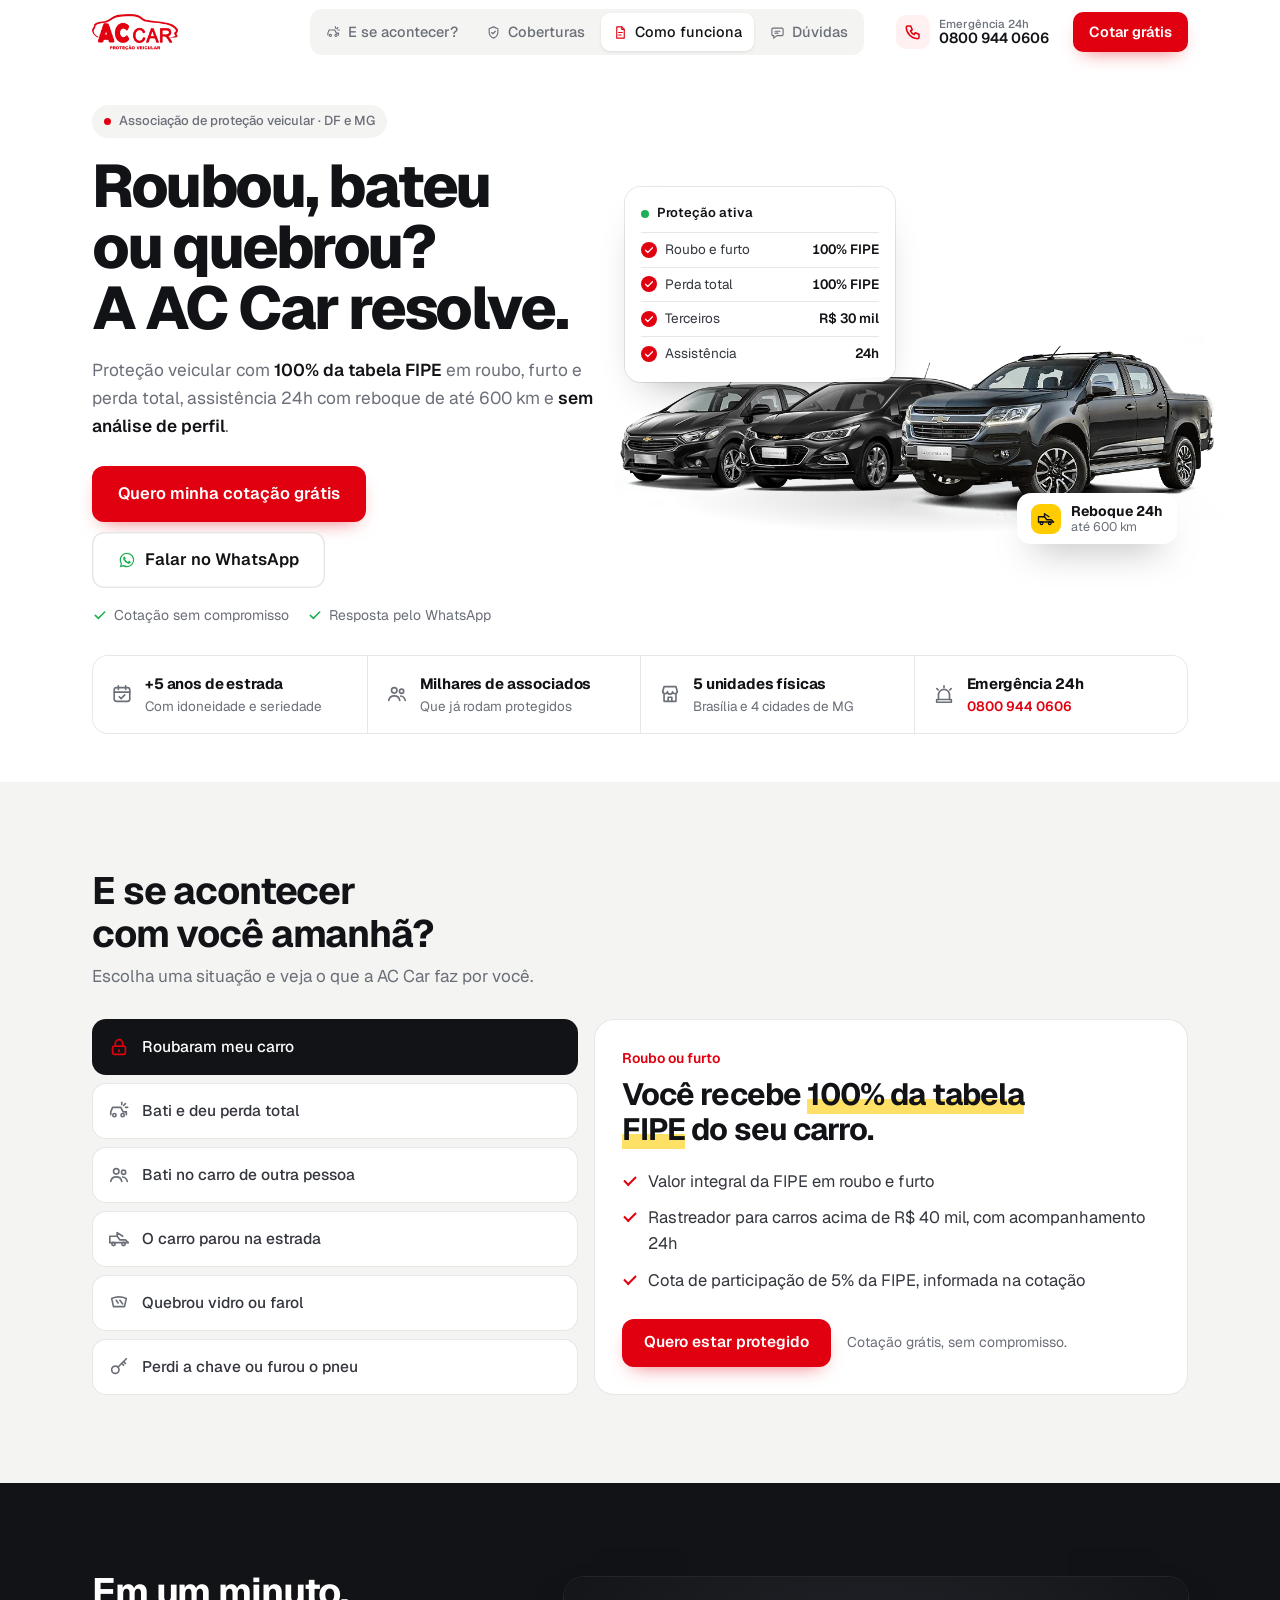
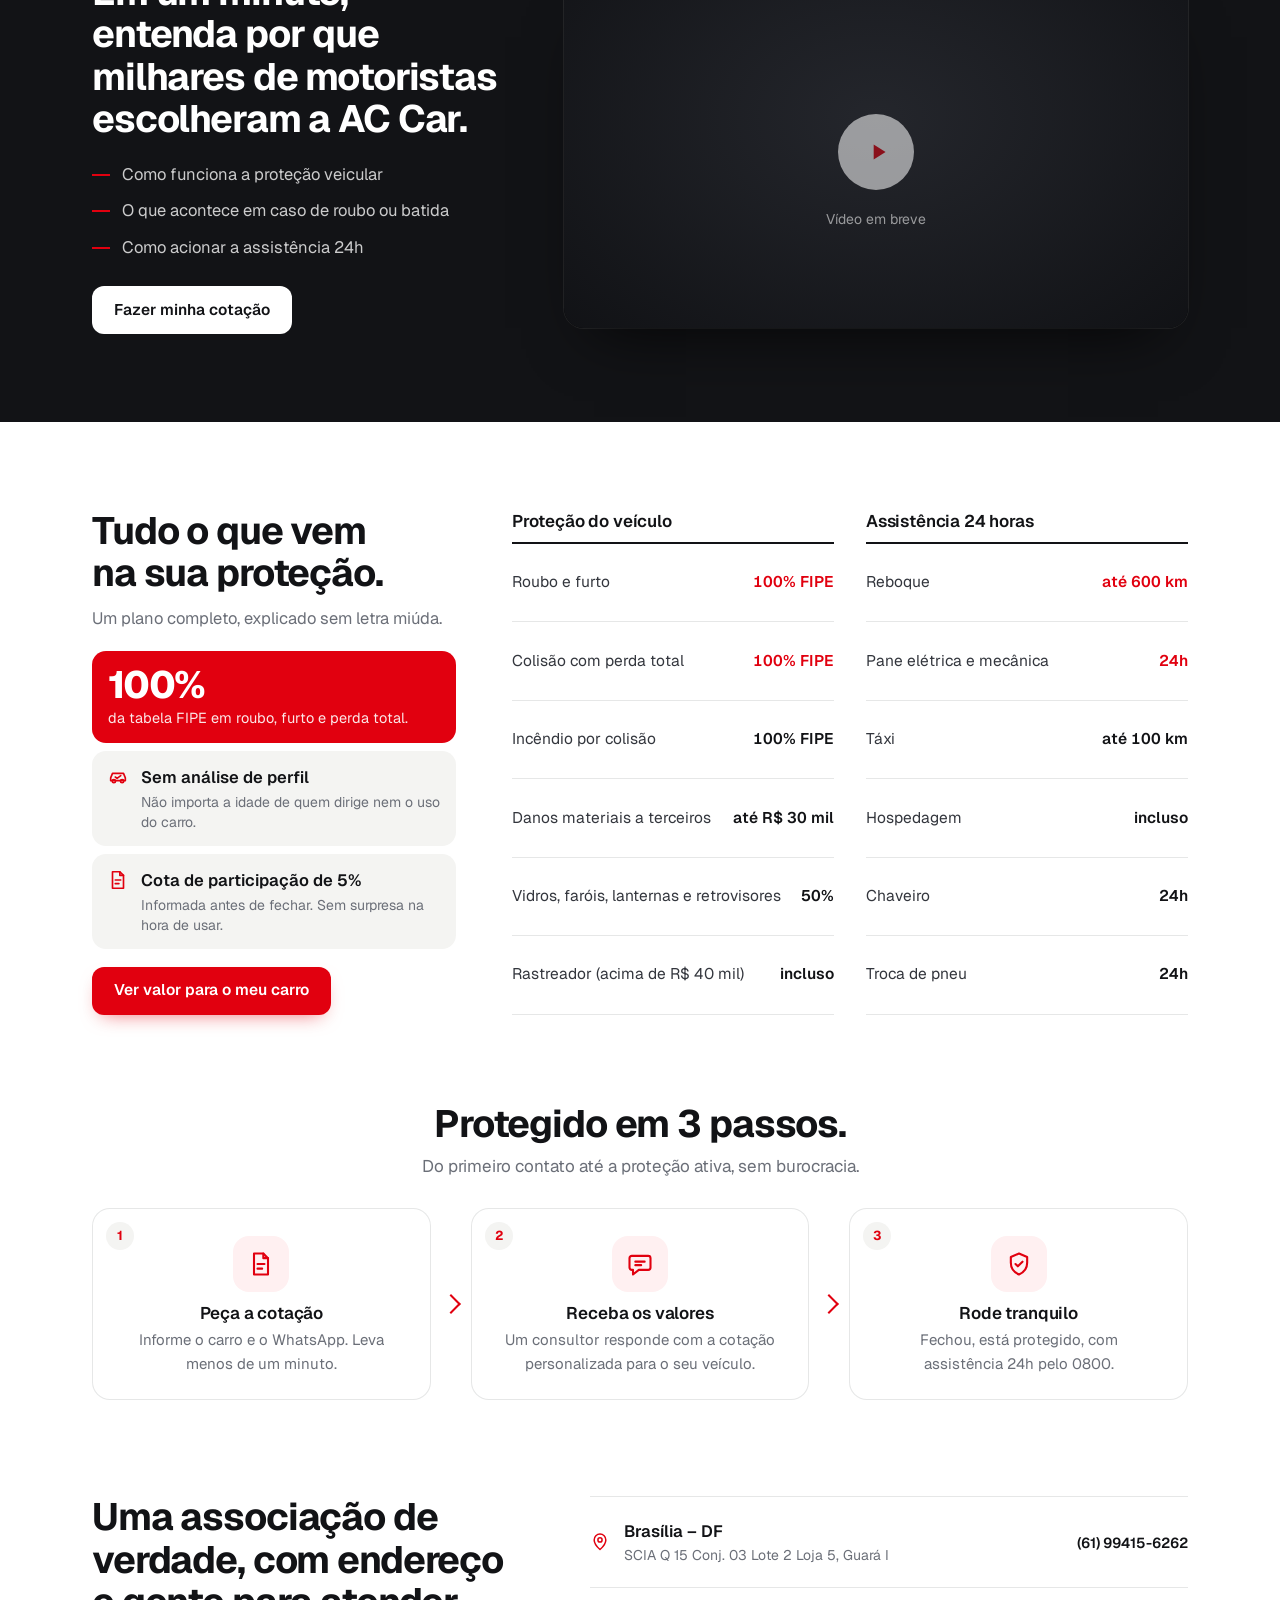
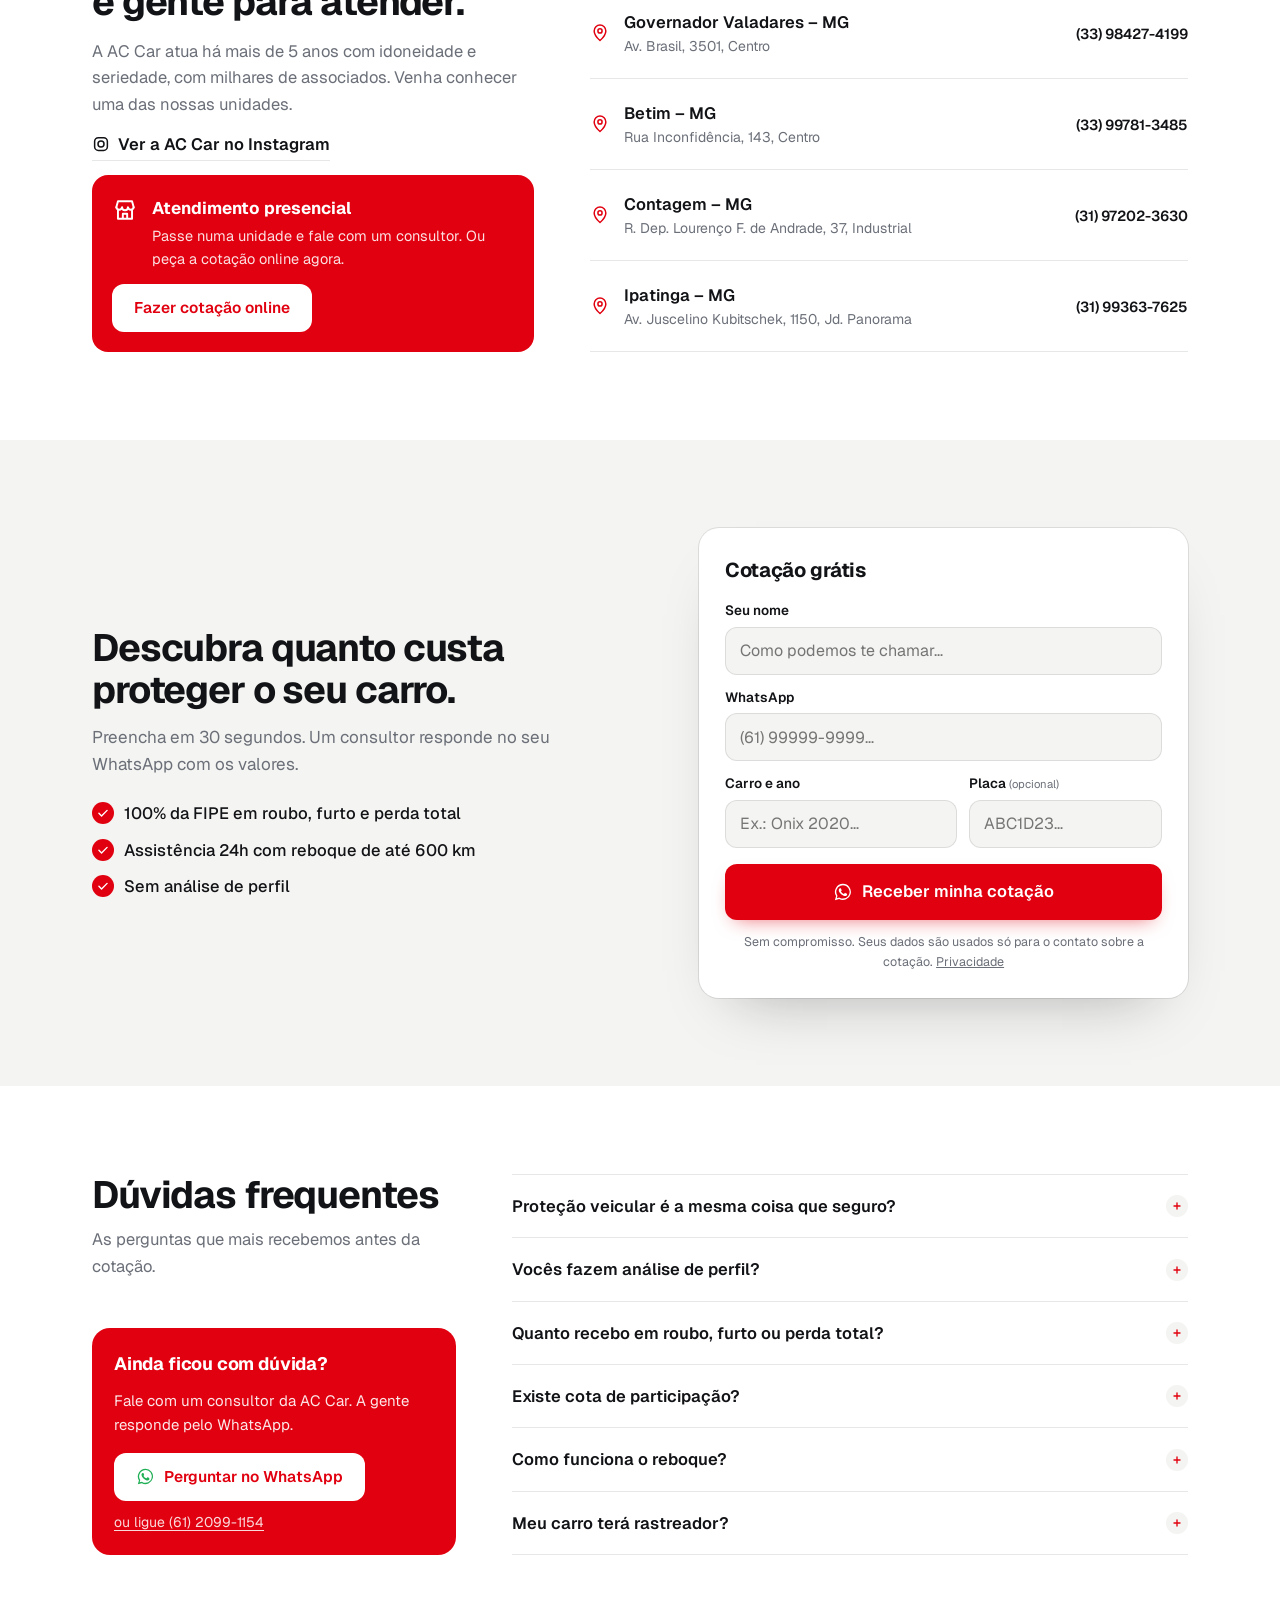
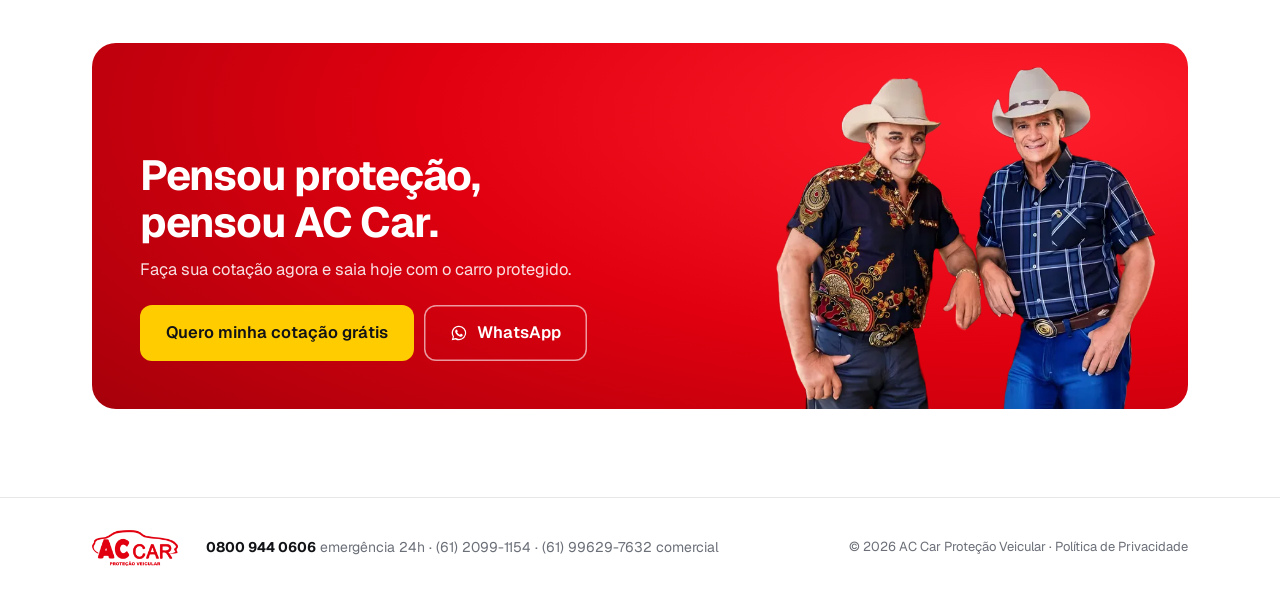
==== index.html @ fd7186b0 "Align units and FAQ columns, brand-colored help card Co-Authored-By: Claude Opus 5.5 <noreply@anthro" ====
<!DOCTYPE html>
<html lang="pt-BR">
<head>
<meta charset="UTF-8">
<meta name="viewport" content="width=device-width, initial-scale=1.0, viewport-fit=cover">
<title>AC Car Proteção Veicular — 100% da FIPE, sem análise de perfil</title>
<meta name="description" content="Proteção veicular com 100% da FIPE em roubo, furto e perda total, assistência 24h com reboque de até 600 km e sem análise de perfil. Cotação grátis pelo WhatsApp.">
<meta name="theme-color" content="#FFFFFF">
<meta property="og:title" content="AC Car Proteção Veicular">
<meta property="og:description" content="Roubou, bateu, quebrou? A AC Car resolve. 100% da FIPE, assistência 24h e sem análise de perfil.">
<meta property="og:type" content="website">
<meta property="og:image" content="assets/carros.webp">
<link rel="icon" href="assets/icone.png">
<link rel="preconnect" href="https://fonts.googleapis.com">
<link rel="preconnect" href="https://fonts.gstatic.com" crossorigin>
<link rel="stylesheet" href="https://fonts.googleapis.com/css2?family=Geist:wght@400;500;600;700;800&display=swap">
<link rel="stylesheet" href="style.css?v=7">
</head>
<body>

<svg width="0" height="0" style="position:absolute" aria-hidden="true">
  <defs>
    <symbol id="i-wa" viewBox="0 0 24 24"><path fill="currentColor" d="M12 2.2a9.7 9.7 0 0 0-8.3 14.7L2.3 21.8l5-1.3A9.7 9.7 0 1 0 12 2.2Zm0 17.7a8 8 0 0 1-4.1-1.1l-.3-.2-3 .8.8-2.9-.2-.3A8 8 0 1 1 12 19.9Zm4.4-6c-.2-.1-1.4-.7-1.7-.8-.2-.1-.4-.1-.5.1l-.8 1c-.1.2-.3.2-.5.1a6.6 6.6 0 0 1-3.3-2.9c-.2-.4.2-.4.7-1.3.1-.2 0-.3 0-.4l-.8-1.8c-.2-.5-.4-.4-.5-.4h-.5a.9.9 0 0 0-.7.3 2.8 2.8 0 0 0-.9 2.1 4.9 4.9 0 0 0 1 2.6 11.2 11.2 0 0 0 4.3 3.8c1.6.7 2.2.7 3 .6.5-.1 1.4-.6 1.6-1.2.2-.6.2-1.1.1-1.2l-.5-.4Z"/></symbol>
    <symbol id="i-check" viewBox="0 0 24 24"><path fill="none" stroke="currentColor" stroke-width="2.4" stroke-linecap="round" stroke-linejoin="round" d="m5 12.5 4.5 4.5L19 7.5"/></symbol>
    <symbol id="i-play" viewBox="0 0 24 24"><path fill="currentColor" d="M8 5v14l11-7Z"/></symbol>
    <symbol id="i-phone" viewBox="0 0 24 24"><path fill="none" stroke="currentColor" stroke-width="2" stroke-linecap="round" stroke-linejoin="round" d="M5 4h4l2 5-2.5 1.5a11 11 0 0 0 5 5L15 13l5 2v4a2 2 0 0 1-2 2A16 16 0 0 1 3 6a2 2 0 0 1 2-2"/></symbol>
    <symbol id="i-shield" viewBox="0 0 24 24"><g fill="none" stroke="currentColor" stroke-width="1.8" stroke-linecap="round" stroke-linejoin="round"><path d="M12 3 5 6v5c0 4.5 3 8.3 7 10 4-1.7 7-5.5 7-10V6Z"/><path d="m9 12 2 2 4-4"/></g></symbol>
    <symbol id="i-pin" viewBox="0 0 24 24"><g fill="none" stroke="currentColor" stroke-width="1.8" stroke-linecap="round" stroke-linejoin="round"><path d="M12 21s-7-6.2-7-11.5a7 7 0 0 1 14 0C19 14.8 12 21 12 21Z"/><circle cx="12" cy="9.5" r="2.5"/></g></symbol>
    <symbol id="i-ig" viewBox="0 0 24 24"><g fill="none" stroke="currentColor" stroke-width="2"><rect x="3.5" y="3.5" width="17" height="17" rx="5"/><circle cx="12" cy="12" r="4"/></g></symbol>
    <symbol id="i-cal" viewBox="0 0 24 24"><g fill="none" stroke="currentColor" stroke-width="1.8" stroke-linecap="round" stroke-linejoin="round"><rect x="3.5" y="5" width="17" height="15" rx="2.5"/><path d="M3.5 10h17M8 3v4M16 3v4"/><path d="m9 15 2 2 4-4"/></g></symbol>
    <symbol id="i-users" viewBox="0 0 24 24"><g fill="none" stroke="currentColor" stroke-width="1.8" stroke-linecap="round" stroke-linejoin="round"><circle cx="9" cy="8" r="3"/><path d="M3 19c.5-3 3-5 6-5s5.5 2 6 5"/><circle cx="17" cy="9" r="2.3"/><path d="M16 14.2c2.4.2 4.3 1.9 5 4.8"/></g></symbol>
    <symbol id="i-store" viewBox="0 0 24 24"><g fill="none" stroke="currentColor" stroke-width="1.8" stroke-linecap="round" stroke-linejoin="round"><path d="M4 9.5 5.5 4h13L20 9.5"/><path d="M4 9.5a2.7 2.7 0 0 0 5.3 0 2.7 2.7 0 0 0 5.4 0 2.7 2.7 0 0 0 5.3 0"/><path d="M5.5 12.5V20h13v-7.5M10 20v-4.5h4V20"/></g></symbol>
    <symbol id="i-siren" viewBox="0 0 24 24"><g fill="none" stroke="currentColor" stroke-width="1.8" stroke-linecap="round" stroke-linejoin="round"><path d="M6 18v-5a6 6 0 0 1 12 0v5"/><path d="M4 18h16v3H4z"/><path d="M12 3v2M4.2 6.2l1.4 1.4M19.8 6.2l-1.4 1.4"/></g></symbol>
    <symbol id="i-doc" viewBox="0 0 24 24"><g fill="none" stroke="currentColor" stroke-width="1.8" stroke-linecap="round" stroke-linejoin="round"><path d="M6 3h8l4 4v14H6z"/><path d="M14 3v4h4M9 12h6M9 16h4"/></g></symbol>
    <symbol id="i-chat" viewBox="0 0 24 24"><g fill="none" stroke="currentColor" stroke-width="1.8" stroke-linecap="round" stroke-linejoin="round"><path d="M5 5h14a2 2 0 0 1 2 2v8a2 2 0 0 1-2 2h-8l-5 4v-4H5a2 2 0 0 1-2-2V7a2 2 0 0 1 2-2Z"/><path d="M8 10h8M8 13h5"/></g></symbol>
    <symbol id="i-car" viewBox="0 0 24 24"><g fill="none" stroke="currentColor" stroke-width="1.8" stroke-linecap="round" stroke-linejoin="round"><path d="M4 16v-3l2-5h12l2 5v3Z"/><circle cx="7.5" cy="16.5" r="1.8"/><circle cx="16.5" cy="16.5" r="1.8"/><path d="m9 12 2 1.5 4-3"/></g></symbol>
    <symbol id="s-theft" viewBox="0 0 24 24"><g fill="none" stroke="currentColor" stroke-width="1.8" stroke-linecap="round" stroke-linejoin="round"><rect x="5" y="11" width="14" height="9" rx="2"/><path d="M8 11V8a4 4 0 0 1 8 0v3"/><path d="M12 15v2"/></g></symbol>
    <symbol id="s-crash" viewBox="0 0 24 24"><g fill="none" stroke="currentColor" stroke-width="1.8" stroke-linecap="round" stroke-linejoin="round"><path d="M3 16v-3l2-5h9l2.5 5H20v3"/><circle cx="7" cy="16.5" r="1.8"/><circle cx="16" cy="16.5" r="1.8"/><path d="M19 4l-2 2M21.5 8H19M15 2.5V5"/></g></symbol>
    <symbol id="s-third" viewBox="0 0 24 24"><g fill="none" stroke="currentColor" stroke-width="1.8" stroke-linecap="round" stroke-linejoin="round"><circle cx="9" cy="8" r="3"/><path d="M3 19c.5-3 3-5 6-5s5.5 2 6 5"/><circle cx="17" cy="9" r="2.3"/><path d="M16 14.2c2.4.2 4.3 1.9 5 4.8"/></g></symbol>
    <symbol id="s-tow" viewBox="0 0 24 24"><g fill="none" stroke="currentColor" stroke-width="1.8" stroke-linecap="round" stroke-linejoin="round"><path d="M2 16V9h8l3 4h6l3 3"/><path d="M2 16h20"/><circle cx="6" cy="17.5" r="1.8"/><circle cx="17" cy="17.5" r="1.8"/><path d="M10 9V5l6 4"/></g></symbol>
    <symbol id="s-glass" viewBox="0 0 24 24"><g fill="none" stroke="currentColor" stroke-width="1.8" stroke-linecap="round" stroke-linejoin="round"><path d="M4 7c5-2 11-2 16 0l-2 9H6Z"/><path d="m9 9 2 3M13 9l3 4"/></g></symbol>
    <symbol id="s-key" viewBox="0 0 24 24"><g fill="none" stroke="currentColor" stroke-width="1.8" stroke-linecap="round" stroke-linejoin="round"><circle cx="8" cy="15" r="4"/><path d="m11 12 9-9M17 6l2 2M15 8l2 2"/></g></symbol>
  </defs>
</svg>

<a class="skip" href="#conteudo">Pular para o conteúdo</a>

<header class="topbar">
  <div class="wrap topbar-in">
    <a href="#" class="logo" translate="no" aria-label="AC Car Proteção Veicular, início"><span class="logo-mark"></span></a>
    <nav class="nav" aria-label="Seções">
      <a href="#simulador"><svg class="ic"><use href="#s-crash"/></svg>E se acontecer?</a>
      <a href="#coberturas"><svg class="ic"><use href="#i-shield"/></svg>Coberturas</a>
      <a href="#como-funciona"><svg class="ic"><use href="#i-doc"/></svg>Como funciona</a>
      <a href="#duvidas"><svg class="ic"><use href="#i-chat"/></svg>Dúvidas</a>
    </nav>
    <a class="top-call" href="tel:08009440606" aria-label="Emergência 24 horas: 0800 944 0606"><svg class="ic"><use href="#i-phone"/></svg><span><small>Emergência 24h</small>0800 944 0606</span></a>
    <a class="btn btn-red btn-sm" href="#cotacao" data-track="accar_cta_click" data-location="header">Cotar grátis</a>
  </div>
</header>

<main id="conteudo">

  <!-- 1. HERO -->
  <section class="hero">
    <div class="wrap hero-grid">
      <div class="hero-copy">
        <p class="hero-pill"><span class="dot" aria-hidden="true"></span>Associação de proteção veicular · DF e MG</p>
        <h1>Roubou, bateu ou quebrou? <span>A AC&nbsp;Car resolve.</span></h1>
        <p class="lead">Proteção veicular com <strong>100% da tabela FIPE</strong> em roubo, furto e perda total, assistência 24h com reboque de até 600&nbsp;km e <strong>sem análise de perfil</strong>.</p>
        <div class="cta-row">
          <a class="btn btn-red btn-lg" href="#cotacao" data-track="accar_cta_click" data-location="hero">Quero minha cotação grátis</a>
          <a class="btn btn-ghost btn-lg" href="https://wa.me/5561996297632?text=Ol%C3%A1!%20Vim%20pelo%20site%20e%20quero%20uma%20cota%C3%A7%C3%A3o%20de%20prote%C3%A7%C3%A3o%20veicular." target="_blank" rel="noopener" data-track="accar_whatsapp_click" data-location="hero"><svg class="ic ic-wa"><use href="#i-wa"/></svg> Falar no WhatsApp</a>
        </div>
        <ul class="micro">
          <li><svg class="ic"><use href="#i-check"/></svg>Cotação sem compromisso</li>
          <li><svg class="ic"><use href="#i-check"/></svg>Resposta pelo WhatsApp</li>
        </ul>
      </div>

      <div class="hero-visual">
        <span class="floor" aria-hidden="true"></span>
        <img class="hero-cars" src="assets/carros.webp" alt="Carros e picape protegidos pela AC Car" width="1052" height="317" fetchpriority="high" decoding="async">
        <div class="status" aria-label="Exemplo de proteção ativa">
          <p class="status-head"><span class="pulse" aria-hidden="true"></span>Proteção ativa</p>
          <ul>
            <li><svg class="ic"><use href="#i-check"/></svg>Roubo e furto <b>100% FIPE</b></li>
            <li><svg class="ic"><use href="#i-check"/></svg>Perda total <b>100% FIPE</b></li>
            <li><svg class="ic"><use href="#i-check"/></svg>Terceiros <b>R$ 30 mil</b></li>
            <li><svg class="ic"><use href="#i-check"/></svg>Assistência <b>24h</b></li>
          </ul>
        </div>
        <p class="badge-24" aria-hidden="true"><svg class="ic"><use href="#s-tow"/></svg><span><b>Reboque 24h</b>até 600 km</span></p>
      </div>
    </div>

    <div class="wrap">
      <ul class="trust" aria-label="Por que confiar na AC Car">
        <li><span class="trust-ic"><svg class="ic"><use href="#i-cal"/></svg></span><div><b>+5 anos de estrada</b><span>Com idoneidade e seriedade</span></div></li>
        <li><span class="trust-ic"><svg class="ic"><use href="#i-users"/></svg></span><div><b>Milhares de associados</b><span>Que já rodam protegidos</span></div></li>
        <li><span class="trust-ic"><svg class="ic"><use href="#i-store"/></svg></span><div><b>5 unidades físicas</b><span>Brasília e 4 cidades de MG</span></div></li>
        <li><span class="trust-ic"><svg class="ic"><use href="#i-siren"/></svg></span><div><b>Emergência 24h</b><a href="tel:08009440606">0800 944 0606</a></div></li>
      </ul>
    </div>
  </section>

  <!-- 2. SIMULADOR: E SE ACONTECER COM VOCÊ? -->
  <section class="sim" id="simulador">
    <div class="wrap">
      <div class="sec-head">
        <h2>E se acontecer com você amanhã?</h2>
        <p>Escolha uma situação e veja o que a AC Car faz por você.</p>
      </div>

      <div class="sim-box">
        <div class="sim-tabs" role="tablist" aria-label="Situações">
          <button role="tab" id="t-roubo" aria-controls="p-roubo" aria-selected="true"><svg class="ic"><use href="#s-theft"/></svg>Roubaram meu carro</button>
          <button role="tab" id="t-pt" aria-controls="p-pt" aria-selected="false" tabindex="-1"><svg class="ic"><use href="#s-crash"/></svg>Bati e deu perda total</button>
          <button role="tab" id="t-terceiro" aria-controls="p-terceiro" aria-selected="false" tabindex="-1"><svg class="ic"><use href="#s-third"/></svg>Bati no carro de outra pessoa</button>
          <button role="tab" id="t-pane" aria-controls="p-pane" aria-selected="false" tabindex="-1"><svg class="ic"><use href="#s-tow"/></svg>O carro parou na estrada</button>
          <button role="tab" id="t-vidro" aria-controls="p-vidro" aria-selected="false" tabindex="-1"><svg class="ic"><use href="#s-glass"/></svg>Quebrou vidro ou farol</button>
          <button role="tab" id="t-chave" aria-controls="p-chave" aria-selected="false" tabindex="-1"><svg class="ic"><use href="#s-key"/></svg>Perdi a chave ou furou o pneu</button>
        </div>

        <div class="sim-panels">
          <article class="panel" role="tabpanel" id="p-roubo" aria-labelledby="t-roubo">
            <p class="panel-kicker">Roubo ou furto</p>
            <p class="panel-result">Você recebe <span>100% da tabela FIPE</span> do seu carro.</p>
            <ul><li>Valor integral da FIPE em roubo e furto</li><li>Rastreador para carros acima de R$ 40 mil, com acompanhamento 24h</li><li>Cota de participação de 5% da FIPE, informada na cotação</li></ul>
          </article>
          <article class="panel" role="tabpanel" id="p-pt" aria-labelledby="t-pt" hidden>
            <p class="panel-kicker">Colisão com perda total</p>
            <p class="panel-result">Perda total também é <span>100% da tabela FIPE</span>.</p>
            <ul><li>Vale para colisão e para incêndio causado por colisão</li><li>Reboque 24h até o destino, se precisar</li><li>Cota de participação de 5% da FIPE, informada na cotação</li></ul>
          </article>
          <article class="panel" role="tabpanel" id="p-terceiro" aria-labelledby="t-terceiro" hidden>
            <p class="panel-kicker">Danos a terceiros</p>
            <p class="panel-result">O prejuízo do outro carro fica coberto <span>até R$ 30 mil</span>.</p>
            <ul><li>Danos materiais causados a terceiros</li><li>Sem precisar tirar do seu bolso na hora</li><li>Atendimento pela central da AC Car</li></ul>
          </article>
          <article class="panel" role="tabpanel" id="p-pane" aria-labelledby="t-pane" hidden>
            <p class="panel-kicker">Pane na estrada</p>
            <p class="panel-result">O reboque vai até você, <span>24 horas, até 600 km</span>.</p>
            <ul><li>300 km de ida e 300 km de volta, um acionamento ilimitado por ano</li><li>Pane elétrica e mecânica, com remoção no local</li><li>Táxi até 100 km e hospedagem quando precisar</li></ul>
          </article>
          <article class="panel" role="tabpanel" id="p-vidro" aria-labelledby="t-vidro" hidden>
            <p class="panel-kicker">Vidros e lanternas</p>
            <p class="panel-result">Reparo ou troca com <span>50% de cobertura</span>.</p>
            <ul><li>Vidros e retrovisores</li><li>Faróis e lanternas</li><li>Sem análise de perfil do condutor</li></ul>
          </article>
          <article class="panel" role="tabpanel" id="p-chave" aria-labelledby="t-chave" hidden>
            <p class="panel-kicker">Imprevistos do dia a dia</p>
            <p class="panel-result">Um profissional <span>vai até onde você está</span>.</p>
            <ul><li>Chaveiro 24h em perda, roubo ou quebra da chave</li><li>Troca de pneu pela central de assistência</li><li>Atendimento emergencial: 0800 944 0606</li></ul>
          </article>
          <div class="panel-cta">
            <a class="btn btn-red" href="#cotacao" data-track="accar_cta_click" data-location="simulador">Quero estar protegido</a>
            <span>Cotação grátis, sem compromisso.</span>
          </div>
        </div>
      </div>
    </div>
  </section>

  <!-- 3. VÍDEO — para ativar, cole o ID do YouTube em data-video-id (youtube.com/watch?v=ID) -->
  <section class="watch" aria-labelledby="watch-title">
    <div class="wrap watch-grid">
      <div class="watch-copy">
        <h2 id="watch-title">Em um minuto, entenda por que milhares de motoristas escolheram a AC&nbsp;Car.</h2>
        <ul class="watch-list">
          <li>Como funciona a proteção veicular</li>
          <li>O que acontece em caso de roubo ou batida</li>
          <li>Como acionar a assistência 24h</li>
        </ul>
        <a class="btn btn-white" href="#cotacao" data-track="accar_cta_click" data-location="video">Fazer minha cotação</a>
      </div>
      <div class="video" data-video-id="">
        <button class="video-poster" type="button" aria-label="Assistir ao vídeo da AC Car">
          <span class="play"><svg class="ic"><use href="#i-play"/></svg></span>
          <span class="video-soon">Vídeo em breve</span>
        </button>
      </div>
    </div>
  </section>

  <!-- 4. COBERTURAS COMPLETAS -->
  <section class="cover" id="coberturas">
    <div class="wrap cover-grid">
      <div class="cover-head">
        <h2>Tudo o que vem na sua proteção.</h2>
        <p>Um plano completo, explicado sem letra miúda.</p>
        <div class="cover-cards">
          <div class="cover-card cover-card-red">
            <p class="cc-big">100%</p>
            <p>da tabela FIPE em roubo, furto e perda total.</p>
          </div>
          <div class="cover-card">
            <svg class="ic"><use href="#i-car"/></svg>
            <div><b>Sem análise de perfil</b><span>Não importa a idade de quem dirige nem o uso do carro.</span></div>
          </div>
          <div class="cover-card">
            <svg class="ic"><use href="#i-doc"/></svg>
            <div><b>Cota de participação de 5%</b><span>Informada antes de fechar. Sem surpresa na hora de usar.</span></div>
          </div>
        </div>
        <a class="btn btn-red" href="#cotacao" data-track="accar_cta_click" data-location="coberturas">Ver valor para o meu carro</a>
      </div>
      <div class="cover-lists">
        <div class="cover-col">
          <h3>Proteção do veículo</h3>
          <ul class="checks">
            <li><span>Roubo e furto</span><b>100% FIPE</b></li>
            <li><span>Colisão com perda total</span><b>100% FIPE</b></li>
            <li><span>Incêndio por colisão</span><b>100% FIPE</b></li>
            <li><span>Danos materiais a terceiros</span><b>até R$ 30 mil</b></li>
            <li><span>Vidros, faróis, lanternas e retrovisores</span><b>50%</b></li>
            <li><span>Rastreador (acima de R$ 40 mil)</span><b>incluso</b></li>
          </ul>
        </div>
        <div class="cover-col">
          <h3>Assistência 24 horas</h3>
          <ul class="checks">
            <li><span>Reboque</span><b>até 600 km</b></li>
            <li><span>Pane elétrica e mecânica</span><b>24h</b></li>
            <li><span>Táxi</span><b>até 100 km</b></li>
            <li><span>Hospedagem</span><b>incluso</b></li>
            <li><span>Chaveiro</span><b>24h</b></li>
            <li><span>Troca de pneu</span><b>24h</b></li>
          </ul>
        </div>
      </div>
    </div>
  </section>

  <!-- 5. COMO FUNCIONA -->
  <section class="steps" id="como-funciona">
    <div class="wrap">
      <div class="sec-head sec-center"><h2>Protegido em 3 passos.</h2><p>Do primeiro contato até a proteção ativa, sem burocracia.</p></div>
      <ol class="steps-list">
        <li><span class="n">1</span><svg class="step-ic" aria-hidden="true"><use href="#i-doc"/></svg><div><h3>Peça a cotação</h3><p>Informe o carro e o WhatsApp. Leva menos de um minuto.</p></div></li>
        <li><span class="n">2</span><svg class="step-ic" aria-hidden="true"><use href="#i-chat"/></svg><div><h3>Receba os valores</h3><p>Um consultor responde com a cotação personalizada para o seu veículo.</p></div></li>
        <li><span class="n">3</span><svg class="step-ic" aria-hidden="true"><use href="#i-shield"/></svg><div><h3>Rode tranquilo</h3><p>Fechou, está protegido, com assistência 24h pelo 0800.</p></div></li>
      </ol>
    </div>
  </section>

  <!-- 6. CONFIANÇA -->
  <section class="proof">
    <div class="wrap proof-grid">
      <div class="proof-copy">
        <h2>Uma associação de verdade, com endereço e gente para atender.</h2>
        <p>A AC Car atua há mais de 5 anos com idoneidade e seriedade, com milhares de associados. Venha conhecer uma das nossas unidades.</p>
        <a class="link" href="https://www.instagram.com/accarprotecaoveiculardf/" target="_blank" rel="noopener" data-track="accar_instagram_click" data-location="confianca"><svg class="ic"><use href="#i-ig"/></svg> Ver a AC Car no Instagram</a>
        <div class="visit-card">
          <svg class="ic"><use href="#i-store"/></svg>
          <div><b>Atendimento presencial</b><span>Passe numa unidade e fale com um consultor. Ou peça a cotação online agora.</span></div>
          <a class="btn btn-white-red" href="#cotacao" data-track="accar_cta_click" data-location="unidades">Fazer cotação online</a>
        </div>
      </div>
      <ul class="units" aria-label="Unidades">
        <li><svg class="ic"><use href="#i-pin"/></svg><div><b>Brasília – DF</b><span>SCIA Q 15 Conj. 03 Lote 2 Loja 5, Guará I</span></div><a href="tel:+5561994156262">(61) 99415-6262</a></li>
        <li><svg class="ic"><use href="#i-pin"/></svg><div><b>Governador Valadares – MG</b><span>Av. Brasil, 3501, Centro</span></div><a href="tel:+5533984274199">(33) 98427-4199</a></li>
        <li><svg class="ic"><use href="#i-pin"/></svg><div><b>Betim – MG</b><span>Rua Inconfidência, 143, Centro</span></div><a href="tel:+5533997813485">(33) 99781-3485</a></li>
        <li><svg class="ic"><use href="#i-pin"/></svg><div><b>Contagem – MG</b><span>R. Dep. Lourenço F. de Andrade, 37, Industrial</span></div><a href="tel:+5531972023630">(31) 97202-3630</a></li>
        <li><svg class="ic"><use href="#i-pin"/></svg><div><b>Ipatinga – MG</b><span>Av. Juscelino Kubitschek, 1150, Jd. Panorama</span></div><a href="tel:+5531993637625">(31) 99363-7625</a></li>
      </ul>
    </div>
    <!-- TODO: depoimentos reais de associados. Para exibir, preencha e remova o atributo hidden. -->
    <div class="wrap" hidden>
      <div class="voices">
        <figure class="voice"><blockquote>“[Depoimento real do associado]”</blockquote><figcaption><b>[Nome]</b> · [Cidade]</figcaption></figure>
        <figure class="voice"><blockquote>“[Depoimento real do associado]”</blockquote><figcaption><b>[Nome]</b> · [Cidade]</figcaption></figure>
        <figure class="voice"><blockquote>“[Depoimento real do associado]”</blockquote><figcaption><b>[Nome]</b> · [Cidade]</figcaption></figure>
      </div>
    </div>
  </section>

  <!-- 7. COTAÇÃO -->
  <section class="quote" id="cotacao">
    <div class="wrap quote-grid">
      <div class="quote-copy">
        <h2>Descubra quanto custa proteger o seu carro.</h2>
        <p>Preencha em 30 segundos. Um consultor responde no seu WhatsApp com os valores.</p>
        <ul class="quote-points">
          <li><svg class="ic"><use href="#i-check"/></svg>100% da FIPE em roubo, furto e perda total</li>
          <li><svg class="ic"><use href="#i-check"/></svg>Assistência 24h com reboque de até 600 km</li>
          <li><svg class="ic"><use href="#i-check"/></svg>Sem análise de perfil</li>
        </ul>
      </div>
      <form class="form" id="form-cotacao" novalidate>
        <p class="form-title">Cotação grátis</p>
        <div class="field"><label for="f-nome">Seu nome</label><input id="f-nome" name="nome" autocomplete="name" placeholder="Como podemos te chamar…" required></div>
        <div class="field"><label for="f-tel">WhatsApp</label><input id="f-tel" name="telefone" type="tel" inputmode="tel" autocomplete="tel" placeholder="(61) 99999-9999…" required></div>
        <div class="field-row">
          <div class="field"><label for="f-carro">Carro e ano</label><input id="f-carro" name="carro" autocomplete="off" placeholder="Ex.: Onix 2020…" required></div>
          <div class="field"><label for="f-placa">Placa <small>(opcional)</small></label><input id="f-placa" name="placa" autocomplete="off" spellcheck="false" autocapitalize="characters" placeholder="ABC1D23…"></div>
        </div>
        <p class="form-error" id="form-error" role="alert" aria-live="polite"></p>
        <button class="btn btn-red btn-lg btn-block" type="submit"><svg class="ic"><use href="#i-wa"/></svg> Receber minha cotação</button>
        <p class="form-note">Sem compromisso. Seus dados são usados só para o contato sobre a cotação. <a href="politica-de-privacidade.html">Privacidade</a></p>
      </form>
    </div>
  </section>

  <!-- 8. DÚVIDAS -->
  <section class="faq" id="duvidas">
    <div class="wrap faq-grid">
      <div class="faq-side">
        <h2>Dúvidas frequentes</h2>
        <p class="faq-help">As perguntas que mais recebemos antes da cotação.</p>
        <div class="help-card">
          <p class="help-title">Ainda ficou com dúvida?</p>
          <p>Fale com um consultor da AC Car. A gente responde pelo WhatsApp.</p>
          <a class="btn btn-white-red" href="https://wa.me/5561996297632?text=Ol%C3%A1!%20Tenho%20uma%20d%C3%BAvida%20sobre%20a%20prote%C3%A7%C3%A3o%20veicular." target="_blank" rel="noopener" data-track="accar_whatsapp_click" data-location="faq"><svg class="ic"><use href="#i-wa"/></svg> Perguntar no WhatsApp</a>
          <a class="help-tel" href="tel:+556120991154">ou ligue (61) 2099-1154</a>
        </div>
      </div>
      <div class="faq-list">
        <details><summary>Proteção veicular é a mesma coisa que seguro?</summary><p>Não. A AC Car é uma associação de proteção veicular: os associados se unem para proteger seus veículos, com coberturas para roubo, furto, colisão, terceiros e assistência 24h.</p></details>
        <details><summary>Vocês fazem análise de perfil?</summary><p>Não. Não há análise de perfil do condutor nem da finalidade de uso do veículo.</p></details>
        <details><summary>Quanto recebo em roubo, furto ou perda total?</summary><p>100% da tabela FIPE do veículo, inclusive em incêndio causado por colisão.</p></details>
        <details><summary>Existe cota de participação?</summary><p>Sim, de 5% da FIPE. O consultor informa o valor exato na sua cotação.</p></details>
        <details><summary>Como funciona o reboque?</summary><p>Até 600 km por acionamento (300 km de ida e 300 km de volta), com um acionamento ilimitado por ano.</p></details>
        <details><summary>Meu carro terá rastreador?</summary><p>Veículos acima de R$ 40.000 recebem rastreador, com link e acesso 24h para o associado acompanhar.</p></details>
      </div>
    </div>
  </section>

  <!-- 9. CTA FINAL -->
  <section class="final">
    <div class="wrap">
      <div class="final-box">
        <img class="final-duo" src="assets/dupla-sm.webp" alt="" width="620" height="557" loading="lazy" decoding="async">
        <div class="final-copy">
          <h2>Pensou proteção, pensou AC Car.</h2>
          <p>Faça sua cotação agora e saia hoje com o carro protegido.</p>
          <div class="cta-row">
            <a class="btn btn-yellow btn-lg" href="#cotacao" data-track="accar_cta_click" data-location="cta_final">Quero minha cotação grátis</a>
            <a class="btn btn-onred btn-lg" href="https://wa.me/5561996297632?text=Ol%C3%A1!%20Vim%20pelo%20site%20e%20quero%20uma%20cota%C3%A7%C3%A3o%20de%20prote%C3%A7%C3%A3o%20veicular." target="_blank" rel="noopener" data-track="accar_whatsapp_click" data-location="cta_final"><svg class="ic"><use href="#i-wa"/></svg> WhatsApp</a>
          </div>
        </div>
      </div>
    </div>
  </section>
</main>

<footer class="footer">
  <div class="wrap footer-in">
    <span class="logo-mark" aria-hidden="true"></span>
    <p><a href="tel:08009440606"><b>0800 944 0606</b></a> emergência 24h · <a href="tel:+556120991154">(61) 2099-1154</a> · <a href="https://wa.me/5561996297632" target="_blank" rel="noopener">(61) 99629-7632</a> comercial</p>
    <p class="footer-small">© <span id="ano">2026</span> AC Car Proteção Veicular · <a href="politica-de-privacidade.html">Política de Privacidade</a></p>
  </div>
</footer>

<div class="dock" aria-label="Ações rápidas">
  <a class="btn btn-red dock-main" href="#cotacao" data-track="accar_cta_click" data-location="dock_mobile">Cotar grátis</a>
  <a class="dock-wa" href="https://wa.me/5561996297632?text=Ol%C3%A1!%20Vim%20pelo%20site%20e%20quero%20uma%20cota%C3%A7%C3%A3o%20de%20prote%C3%A7%C3%A3o%20veicular." target="_blank" rel="noopener" aria-label="Falar no WhatsApp" data-track="accar_whatsapp_click" data-location="dock_mobile"><svg class="ic"><use href="#i-wa"/></svg></a>
</div>

<script src="main.js?v=3"></script>
</body>
</html>
---- style.css ----
/* AC Car — showroom claro e premium. Vermelho AC para ação e marca, grafite para texto, amarelo só no CTA final.
   Uma família (Geist). Ritmo compacto: seções de 64–88px, nada solto no meio da tela. */
:root{
  --red:#E1000F;
  --red-dk:#B8000C;
  --red-tint:#FFF0F1;
  --yellow:#FFCC00;
  --ink:#121316;
  --text:#33363D;
  --muted:#6B6F78;
  --white:#FFFFFF;
  --mist:#F4F4F2;
  --line:rgba(18,19,22,.1);
  --wa:#1FAF55;
  --font:'Geist', system-ui, -apple-system, 'Segoe UI', sans-serif;
  --r:16px;
  --ease:cubic-bezier(.2,.7,.2,1);
}
*,*::before,*::after{ box-sizing:border-box; }
html{ scroll-behavior:smooth; -webkit-text-size-adjust:100%; touch-action:manipulation; -webkit-tap-highlight-color:rgba(225,0,15,.12); }
body{ margin:0; background:var(--white); color:var(--text); font-family:var(--font); font-size:16.5px; line-height:1.6; overflow-x:hidden; -webkit-font-smoothing:antialiased; }
img{ max-width:100%; display:block; }
a{ color:inherit; }
h1,h2,h3{ margin:0; color:var(--ink); text-wrap:balance; letter-spacing:-.03em; }
h2{ font-weight:700; font-size:clamp(27px, 3vw, 38px); line-height:1.12; }
h3{ font-weight:600; font-size:17px; line-height:1.3; letter-spacing:-.01em; }
p{ margin:0; }
ul,ol{ margin:0; padding:0; list-style:none; }
.wrap{ width:100%; max-width:1160px; margin:0 auto; padding-inline:20px; }
@media (min-width:960px){ .wrap{ padding-inline:32px; } }
.ic{ width:18px; height:18px; flex:none; }
:focus-visible{ outline:2px solid var(--red); outline-offset:3px; }
.skip{ position:absolute; left:-9999px; }
.skip:focus{ left:16px; top:16px; z-index:100; background:var(--ink); color:#fff; padding:10px 14px; border-radius:8px; }
main [id]{ scroll-margin-top:76px; }
section{ padding-block:64px; }
@media (min-width:960px){ section{ padding-block:88px; } }
.sec-head{ display:grid; gap:8px; margin-bottom:28px; max-width:600px; }
.sec-head p{ color:var(--muted); font-size:17px; }

/* ---------- botões ---------- */
.btn{ display:inline-flex; align-items:center; justify-content:center; gap:9px; min-height:48px; padding:12px 22px; border:0; border-radius:12px; font:600 15.5px/1.2 var(--font); text-decoration:none; cursor:pointer; transition:background-color .18s var(--ease), color .18s, box-shadow .18s, transform .18s var(--ease); }
.btn:active{ transform:scale(.98); }
.btn-sm{ min-height:40px; padding:9px 16px; font-size:14.5px; border-radius:10px; }
.btn-lg{ min-height:56px; padding:16px 26px; font-size:16.5px; }
.btn-block{ width:100%; }
.btn-red{ background:var(--red); color:#fff; box-shadow:0 8px 20px -10px rgba(225,0,15,.65); }
.btn-red:hover{ background:var(--red-dk); }
.btn-ghost{ background:var(--white); color:var(--ink); box-shadow:inset 0 0 0 1.5px var(--line); }
.btn-ghost:hover{ box-shadow:inset 0 0 0 1.5px var(--ink); }
.btn-white{ background:#fff; color:var(--ink); }
.btn-white:hover{ background:var(--yellow); }
.btn-yellow{ background:var(--yellow); color:var(--ink); }
.btn-yellow:hover{ background:#fff; }
.btn-onred{ background:transparent; color:#fff; box-shadow:inset 0 0 0 1.5px rgba(255,255,255,.6); }
.btn-onred:hover{ background:rgba(255,255,255,.12); }
.ic-wa{ color:var(--wa); }
.link{ display:inline-flex; align-items:center; gap:8px; font-weight:600; color:var(--ink); text-decoration:none; border-bottom:1.5px solid var(--line); padding-bottom:2px; transition:border-color .18s; }
.link:hover{ border-color:var(--red); }

/* ---------- topo ---------- */
.topbar{ position:sticky; top:env(safe-area-inset-top, 0px); z-index:50; background:rgba(255,255,255,.92); -webkit-backdrop-filter:saturate(1.4) blur(10px); backdrop-filter:saturate(1.4) blur(10px); border-bottom:1px solid transparent; transition:border-color .2s; }
.topbar.is-scrolled{ border-bottom-color:var(--line); }
.topbar-in{ display:flex; align-items:center; gap:24px; min-height:64px; }
.logo-mark{ display:block; width:86px; height:36px; background:var(--red); -webkit-mask:url(assets/logo.png) left center / contain no-repeat; mask:url(assets/logo.png) left center / contain no-repeat; }
.nav{ display:none; gap:24px; }
.nav a{ text-decoration:none; font-size:14.5px; font-weight:500; color:var(--muted); transition:color .15s; }
.nav a:hover{ color:var(--ink); }
.top-call{ display:inline-flex; align-items:center; gap:9px; margin-left:auto; text-decoration:none; color:var(--ink); }
.top-call .ic{ width:34px; height:34px; padding:8px; border-radius:10px; background:var(--red-tint); color:var(--red); }
.top-call span{ display:grid; font-weight:600; font-size:14.5px; line-height:1.15; }
.top-call small{ font-size:11.5px; font-weight:500; color:var(--muted); }
@media (max-width:640px){ .top-call span{ position:absolute; width:1px; height:1px; overflow:hidden; clip:rect(0 0 0 0); } }
@media (min-width:1000px){ .nav{ display:flex; margin-left:28px; } }

/* ---------- 1. HERO ---------- */
.hero{ padding-block:32px 32px; background:var(--white); overflow:hidden; }
@media (min-width:960px){ .hero{ padding-block:48px 36px; } }
.hero-grid{ display:grid; gap:28px; align-items:center; }
@media (min-width:960px){ .hero-grid{ grid-template-columns:minmax(0, .95fr) minmax(0, 1.05fr); gap:24px; } }
.hero-pill{ display:inline-flex; align-items:center; gap:8px; padding:6px 12px; border-radius:999px; background:var(--mist); font-size:13px; font-weight:500; color:var(--muted); }
.hero-pill .dot{ width:7px; height:7px; border-radius:50%; background:var(--red); }
h1{ margin-top:18px; font-weight:800; font-size:clamp(36px, 5vw, 60px); line-height:1.02; letter-spacing:-.04em; max-width:14ch; }
h1 span{ display:block; }
.lead{ margin-top:18px; max-width:46ch; font-size:clamp(16.5px, 1.35vw, 18.5px); color:var(--muted); }
.lead strong{ color:var(--ink); font-weight:600; }
.cta-row{ display:flex; flex-wrap:wrap; gap:10px; margin-top:26px; }
@media (max-width:560px){ .hero .cta-row .btn{ width:100%; } }
.micro{ display:flex; flex-wrap:wrap; gap:6px 18px; margin-top:16px; font-size:14px; color:var(--muted); }
.micro li{ display:inline-flex; align-items:center; gap:6px; }
.micro .ic{ width:16px; height:16px; color:var(--wa); }

.hero-visual{ position:relative; padding-block:0 8px; }
@media (min-width:561px){ .hero-visual{ padding-top:150px; } }
.hero-stage{ position:absolute; left:4%; right:2%; bottom:2%; height:46%; border-radius:50%; background:radial-gradient(closest-side, rgba(225,0,15,.10), rgba(225,0,15,0)); }
.hero-cars{ position:relative; width:118%; max-width:none; margin-left:-4%; height:auto; filter:drop-shadow(0 30px 24px rgba(18,19,22,.18)); }
@media (max-width:959px){ .hero-cars{ width:100%; margin-left:0; } }
.status{ position:absolute; left:4%; top:0; z-index:2; width:min(270px, 62%); padding:16px 16px 12px; border-radius:var(--r); background:rgba(255,255,255,.96); box-shadow:0 20px 40px -24px rgba(18,19,22,.45), 0 0 0 1px var(--line); }
.status-head{ display:flex; align-items:center; gap:8px; margin-bottom:8px; font-size:13px; font-weight:600; color:var(--ink); }
.pulse{ width:8px; height:8px; border-radius:50%; background:var(--wa); box-shadow:0 0 0 0 rgba(31,175,85,.5); animation:pulse 2.2s infinite; }
@keyframes pulse{ 70%{ box-shadow:0 0 0 8px rgba(31,175,85,0); } 100%{ box-shadow:0 0 0 0 rgba(31,175,85,0); } }
.status li{ display:flex; align-items:center; gap:8px; padding:6px 0; border-top:1px solid var(--line); font-size:13.5px; color:var(--text); opacity:0; transform:translateY(4px); animation:rise .5s var(--ease) forwards; }
.status li:nth-child(1){ animation-delay:.25s; } .status li:nth-child(2){ animation-delay:.45s; } .status li:nth-child(3){ animation-delay:.65s; } .status li:nth-child(4){ animation-delay:.85s; }
.status li .ic{ width:16px; height:16px; padding:2px; border-radius:50%; background:var(--red); color:#fff; }
.status li b{ margin-left:auto; color:var(--ink); font-weight:600; white-space:nowrap; font-variant-numeric:tabular-nums; }
@keyframes rise{ to{ opacity:1; transform:none; } }
@media (max-width:560px){ .status{ position:relative; width:100%; margin-top:8px; } .hero-visual{ padding-top:4px; } }

.trust{ display:grid; grid-template-columns:repeat(2, 1fr); gap:16px 20px; margin-top:24px; padding-top:20px; border-top:1px solid var(--line); }
@media (min-width:760px){ .trust{ grid-template-columns:repeat(4, 1fr); } }
.trust li{ display:grid; }
.trust b{ font-size:20px; font-weight:700; color:var(--ink); letter-spacing:-.02em; }
.trust span{ font-size:14px; color:var(--muted); }

/* ---------- 2. SIMULADOR ---------- */
.sim{ background:var(--mist); }
.sim-box{ display:grid; gap:12px; }
@media (min-width:900px){ .sim-box{ grid-template-columns:minmax(0, .9fr) minmax(0, 1.1fr); gap:16px; } }
.sim-tabs{ display:grid; gap:8px; }
@media (max-width:899px){ .sim-tabs{ grid-template-columns:1fr 1fr; } }
.sim-tabs button{ display:flex; align-items:center; gap:12px; width:100%; min-height:56px; padding:12px 16px; border:0; border-radius:14px; background:var(--white); color:var(--text); font:500 15.5px var(--font); text-align:left; cursor:pointer; box-shadow:inset 0 0 0 1px var(--line); transition:background-color .2s, color .2s, box-shadow .2s; }
@media (max-width:899px){ .sim-tabs button{ flex-direction:column; align-items:flex-start; gap:6px; min-height:0; padding:12px 14px; font-size:14px; line-height:1.3; } .sim-tabs button .ic{ width:20px; height:20px; } }
.sim-tabs button .ic{ width:22px; height:22px; color:var(--muted); transition:color .2s; }
.sim-tabs button:hover{ box-shadow:inset 0 0 0 1.5px var(--ink); }
.sim-tabs button[aria-selected="true"]{ background:var(--ink); color:#fff; box-shadow:none; }
.sim-tabs button[aria-selected="true"] .ic{ color:var(--red); }
.sim-panels{ display:flex; flex-direction:column; padding:28px; border-radius:20px; background:var(--white); box-shadow:inset 0 0 0 1px var(--line); }
@media (max-width:560px){ .sim-panels{ padding:22px; } }
.panel{ animation:fade .35s var(--ease); }
@keyframes fade{ from{ opacity:0; transform:translateY(6px); } to{ opacity:1; transform:none; } }
.panel-kicker{ font-size:14px; font-weight:600; color:var(--red); }
.panel-result{ margin-top:8px; font-size:clamp(24px, 2.4vw, 32px); font-weight:700; line-height:1.15; letter-spacing:-.03em; color:var(--ink); max-width:20ch; }
.panel-result span{ background:linear-gradient(transparent 62%, rgba(255,204,0,.6) 62%); }
.panel ul{ display:grid; gap:10px; margin-top:20px; }
.panel li{ position:relative; padding-left:26px; color:var(--text); }
.panel li::before{ content:""; position:absolute; left:2px; top:.5em; width:12px; height:7px; border-left:2.2px solid var(--red); border-bottom:2.2px solid var(--red); transform:rotate(-45deg); }
.panel-cta{ display:flex; flex-wrap:wrap; align-items:center; gap:10px 16px; margin-top:auto; padding-top:24px; }
.panel-cta span{ font-size:14px; color:var(--muted); }
@media (max-width:560px){ .panel-cta .btn{ width:100%; } }

/* ---------- 3. VÍDEO ---------- */
.watch{ background:var(--ink); color:#fff; }
.watch-grid{ display:grid; gap:28px; align-items:center; }
@media (min-width:960px){ .watch-grid{ grid-template-columns:minmax(0, .8fr) minmax(0, 1.2fr); gap:56px; } }
.watch h2{ color:#fff; }
.watch-list{ display:grid; gap:10px; margin:20px 0 26px; }
.watch-list li{ display:flex; gap:12px; color:rgba(255,255,255,.78); }
.watch-list li::before{ content:""; flex:none; width:18px; height:2px; margin-top:.8em; background:var(--red); }
.video{ position:relative; aspect-ratio:16 / 9; border-radius:20px; overflow:hidden; background:#000; box-shadow:0 30px 60px -30px rgba(0,0,0,.8), 0 0 0 1px rgba(255,255,255,.08); }
.video iframe{ position:absolute; inset:0; width:100%; height:100%; border:0; }
.video-poster{ position:absolute; inset:0; width:100%; height:100%; padding:0; border:0; cursor:pointer; background:radial-gradient(110% 120% at 75% 30%, #FF1F2D 0%, var(--red) 40%, #8F0009 100%); color:#fff; font:inherit; text-align:left; }
.video-poster img{ position:absolute; right:3%; bottom:0; height:94%; width:auto; max-width:none; transition:transform .5s var(--ease); }
.video-poster:not(:disabled):hover img{ transform:scale(1.02); }
.play{ position:absolute; left:28px; top:50%; width:72px; height:72px; margin-top:-36px; border-radius:50%; display:grid; place-items:center; background:#fff; color:var(--red); box-shadow:0 0 0 10px rgba(255,255,255,.18); transition:transform .25s var(--ease), box-shadow .25s; }
.play .ic{ width:26px; height:26px; margin-left:4px; }
.video-poster:not(:disabled):hover .play{ transform:scale(1.06); box-shadow:0 0 0 14px rgba(255,255,255,.14); }
.video-poster:disabled{ cursor:default; }
.video-poster:disabled .play{ opacity:.55; box-shadow:none; }
.video-meta{ position:absolute; z-index:1; left:28px; bottom:22px; display:grid; gap:4px; max-width:42%; }
.video-meta b{ font-size:clamp(16px, 1.6vw, 20px); font-weight:700; line-height:1.2; letter-spacing:-.02em; }
.video-soon{ display:none; font-size:13px; color:rgba(255,255,255,.75); }
.video-poster:disabled .video-soon{ display:block; }
@media (max-width:560px){ .play{ left:18px; top:18px; width:52px; height:52px; margin-top:0; box-shadow:0 0 0 6px rgba(255,255,255,.18); } .play .ic{ width:20px; height:20px; } .video-meta{ left:18px; bottom:14px; max-width:46%; } .video-meta b{ font-size:15px; } .video-poster img{ height:86%; right:-6%; } }

/* ---------- 4. COBERTURAS ---------- */
.cover-grid{ display:grid; gap:32px; }
@media (min-width:960px){ .cover-grid{ grid-template-columns:minmax(0, .7fr) minmax(0, 1.3fr); gap:56px; align-items:start; } }
.cover-head{ display:grid; gap:12px; justify-items:start; }
.cover-head p{ color:var(--muted); margin-bottom:8px; }
.cover-lists{ display:grid; gap:24px 32px; }
@media (min-width:700px){ .cover-lists{ grid-template-columns:1fr 1fr; } }
.cover-col h3{ padding-bottom:10px; border-bottom:2px solid var(--ink); }
.checks li{ display:flex; align-items:baseline; justify-content:space-between; gap:12px; padding:12px 0; border-bottom:1px solid var(--line); font-size:15.5px; }
.checks b{ flex:none; font-weight:600; color:var(--ink); font-variant-numeric:tabular-nums; }
.checks li:first-child b, .checks li:nth-child(2) b{ color:var(--red); }
.cover-note{ grid-column:1 / -1; padding:16px 18px; border-radius:14px; background:var(--mist); font-size:15px; color:var(--text); }
.cover-note b{ color:var(--ink); }

/* ---------- 5. COMO FUNCIONA ---------- */
.steps{ padding-top:0; }
.steps-list{ display:grid; gap:12px; counter-reset:s; }
@media (min-width:860px){ .steps-list{ grid-template-columns:repeat(3, 1fr); gap:16px; } }
.steps-list li{ position:relative; display:flex; gap:16px; padding:22px; border-radius:var(--r); background:var(--mist); }
.n{ flex:none; display:grid; place-items:center; width:36px; height:36px; border-radius:50%; background:var(--white); color:var(--red); font-weight:700; box-shadow:inset 0 0 0 1.5px var(--line); }
.steps-list p{ margin-top:4px; font-size:15px; color:var(--muted); }
@media (min-width:860px){ .steps-list li:not(:last-child)::after{ content:""; position:absolute; right:-14px; top:50%; width:12px; height:12px; border-top:2px solid var(--line); border-right:2px solid var(--line); transform:translateY(-50%) rotate(45deg); } }

/* ---------- 6. CONFIANÇA ---------- */
.proof{ padding-top:8px; }
.proof-grid{ display:grid; gap:28px; }
@media (min-width:960px){ .proof-grid{ grid-template-columns:minmax(0, .85fr) minmax(0, 1.15fr); gap:56px; } }
.proof-copy{ display:grid; gap:14px; justify-items:start; align-content:start; }
.proof-copy p{ color:var(--muted); max-width:44ch; }
.units{ display:grid; }
.units li{ display:grid; grid-template-columns:auto 1fr auto; align-items:center; gap:14px; padding:14px 0; border-bottom:1px solid var(--line); }
.units li:first-child{ border-top:1px solid var(--line); }
.units .ic{ width:20px; height:20px; color:var(--red); }
.units div{ display:grid; min-width:0; }
.units b{ font-weight:600; color:var(--ink); }
.units span{ font-size:14px; color:var(--muted); }
.units a{ font-size:14.5px; font-weight:600; color:var(--ink); text-decoration:none; white-space:nowrap; }
.units a:hover{ color:var(--red); }
@media (max-width:520px){ .units li{ grid-template-columns:auto 1fr; } .units a{ grid-column:2; } }
.voices{ display:grid; gap:12px; margin-top:28px; }
@media (min-width:860px){ .voices{ grid-template-columns:repeat(3, 1fr); } }
.voice{ margin:0; padding:22px; border-radius:var(--r); background:var(--mist); }
.voice blockquote{ margin:0 0 12px; color:var(--ink); }
.voice figcaption{ font-size:14px; color:var(--muted); }

/* ---------- 7. COTAÇÃO ---------- */
.quote{ background:var(--mist); }
.quote-grid{ display:grid; gap:28px; align-items:center; }
@media (min-width:960px){ .quote-grid{ grid-template-columns:minmax(0, 1fr) minmax(0, .9fr); gap:64px; } }
.quote-copy p{ margin-top:12px; color:var(--muted); max-width:42ch; font-size:17px; }
.quote-points{ display:grid; gap:10px; margin-top:22px; }
.quote-points li{ display:flex; align-items:center; gap:10px; font-weight:500; color:var(--ink); }
.quote-points .ic{ width:22px; height:22px; padding:4px; border-radius:50%; background:var(--red); color:#fff; }
.form{ display:grid; gap:12px; padding:26px; border-radius:20px; background:var(--white); box-shadow:0 30px 60px -36px rgba(18,19,22,.35), 0 0 0 1px var(--line); }
@media (max-width:560px){ .form{ padding:20px; } }
.form-title{ font-size:20px; font-weight:700; letter-spacing:-.02em; color:var(--ink); margin-bottom:2px; }
.field{ display:grid; gap:5px; min-width:0; }
.field-row{ display:grid; gap:12px; }
@media (min-width:480px){ .field-row{ grid-template-columns:1.2fr 1fr; } }
.field label{ font-size:13.5px; font-weight:600; color:var(--ink); }
.field small{ font-weight:400; color:var(--muted); }
.field input{ width:100%; min-height:48px; padding:11px 14px; border:1px solid var(--line); border-radius:12px; background:var(--mist); font:400 16px var(--font); color:var(--ink); transition:border-color .15s, background-color .15s, box-shadow .15s; }
.field input:focus{ outline:0; border-color:var(--ink); background:#fff; box-shadow:0 0 0 4px rgba(18,19,22,.06); }
.field input[aria-invalid="true"]{ border-color:var(--red); background:var(--red-tint); }
.form-error{ font-size:14px; font-weight:600; color:var(--red); }
.form-error:empty{ display:none; }
.form .btn{ margin-top:4px; }
.form .btn .ic{ width:20px; height:20px; }
.form-note{ font-size:12.5px; color:var(--muted); text-align:center; }

/* ---------- 8. DÚVIDAS ---------- */
.faq-grid{ display:grid; gap:20px; }
@media (min-width:960px){ .faq-grid{ grid-template-columns:minmax(0, .7fr) minmax(0, 1.3fr); gap:56px; } }
.faq-help{ margin-top:10px; color:var(--muted); }
.faq-help a{ color:var(--ink); font-weight:600; text-underline-offset:3px; }
.faq-list{ border-top:1px solid var(--line); }
.faq details{ border-bottom:1px solid var(--line); }
.faq summary{ list-style:none; cursor:pointer; display:flex; justify-content:space-between; align-items:center; gap:16px; padding:18px 0; font-weight:600; color:var(--ink); transition:color .15s; }
.faq summary:hover{ color:var(--red); }
.faq summary::-webkit-details-marker{ display:none; }
.faq summary::after{ content:""; flex:none; width:22px; height:22px; border-radius:50%; background:var(--mist) url("data:image/svg+xml,%3Csvg xmlns='http://www.w3.org/2000/svg' viewBox='0 0 16 16'%3E%3Cpath d='M8 4v8M4 8h8' stroke='%23E1000F' stroke-width='1.8' stroke-linecap='round'/%3E%3C/svg%3E") center/12px no-repeat; transition:transform .25s var(--ease); }
.faq details[open] summary::after{ transform:rotate(45deg); }
.faq details p{ padding:0 0 18px; color:var(--muted); max-width:62ch; }

/* ---------- 9. CTA FINAL ---------- */
.final{ padding-top:0; }
.final-box{ position:relative; display:grid; align-items:end; overflow:hidden; border-radius:24px; background:radial-gradient(120% 140% at 85% 20%, #FF1F2D 0%, var(--red) 45%, #9A000A 100%); color:#fff; }
@media (min-width:860px){ .final-box{ grid-template-columns:minmax(0, 1fr) auto; } }
.final-copy{ padding:36px 28px; }
@media (min-width:860px){ .final-copy{ order:-1; padding:48px 0 48px 48px; } }
.final h2{ color:#fff; font-size:clamp(28px, 3.4vw, 42px); }
.final-copy p{ margin-top:10px; color:rgba(255,255,255,.88); max-width:40ch; }
.final .cta-row{ margin-top:22px; }
@media (max-width:560px){ .final .cta-row .btn{ width:100%; } }
.final-duo{ display:none; }
@media (min-width:860px){ .final-duo{ display:block; width:380px; height:auto; margin:24px 32px 0 0; } }

/* ---------- rodapé ---------- */
.footer{ padding-block:32px 104px; border-top:1px solid var(--line); font-size:14px; color:var(--muted); }
@media (min-width:960px){ .footer{ padding-block:32px; } }
.footer-in{ display:grid; gap:12px; justify-items:start; }
@media (min-width:960px){ .footer-in{ grid-template-columns:auto 1fr auto; align-items:center; gap:28px; } }
.footer a{ text-decoration:none; }
.footer a:hover{ color:var(--red); }
.footer b{ color:var(--ink); }
.footer-small{ font-size:13px; }

/* ---------- barra fixa no celular ---------- */
.dock{ position:fixed; z-index:60; left:12px; right:12px; bottom:calc(12px + env(safe-area-inset-bottom, 0px)); display:flex; gap:8px; transition:transform .3s var(--ease), opacity .3s; }
.dock.is-hidden{ transform:translateY(140%); opacity:0; pointer-events:none; }
.dock-main{ flex:1; min-height:54px; box-shadow:0 14px 30px -12px rgba(0,0,0,.45); }
.dock-wa{ display:grid; place-items:center; width:54px; height:54px; border-radius:12px; background:var(--wa); color:#fff; box-shadow:0 14px 30px -12px rgba(0,0,0,.45); }
.dock-wa .ic{ width:26px; height:26px; }
@media (min-width:960px){ .dock{ display:none; } }

@media (prefers-reduced-motion:reduce){
  html{ scroll-behavior:auto; }
  *, *::before, *::after{ animation:none !important; transition:none !important; }
  .status li{ opacity:1; transform:none; }
}


/* ================= v5 ================= */
/* menu: ícones discretos e indicador da seção atual */
@media (min-width:1000px){
  .nav{ gap:4px; padding:4px; border-radius:12px; background:var(--mist); margin-left:auto; margin-right:8px; }
  .nav a{ display:inline-flex; align-items:center; gap:7px; padding:7px 12px; border-radius:9px; transition:background-color .18s, color .18s; }
  .nav a .ic{ width:15px; height:15px; color:var(--muted); transition:color .18s; }
  .nav a:hover{ background:#fff; color:var(--ink); }
  .nav a.is-active{ background:#fff; color:var(--ink); box-shadow:0 1px 3px rgba(18,19,22,.1); }
  .nav a.is-active .ic, .nav a:hover .ic{ color:var(--red); }
  .top-call{ margin-left:0; }
}

/* hero: palco vermelho para os carros */
.hero{ padding-block:32px 40px; }
@media (min-width:960px){ .hero{ padding-block:40px 48px; } }
.hero-stage{ display:none; }
.hero-visual{ position:relative; padding:150px 0 40px; }
.stage{ position:absolute; left:6%; right:-34%; top:28%; bottom:0; border-radius:28px 0 0 28px; background:radial-gradient(120% 140% at 20% 0%, #FF2635 0%, var(--red) 45%, #A3000B 100%); overflow:hidden; }
.stage-road{ position:absolute; left:0; right:0; bottom:22%; height:3px; background:repeating-linear-gradient(90deg, rgba(255,255,255,.55) 0 34px, transparent 34px 62px); }
.stage-word{ position:absolute; right:30%; top:-6px; font-size:clamp(90px, 10vw, 150px); font-weight:800; letter-spacing:-.05em; line-height:1; color:rgba(255,255,255,.1); }
.hero-cars{ position:relative; z-index:1; width:112%; margin-left:-2%; filter:drop-shadow(0 24px 22px rgba(60,0,4,.4)); }
.status{ z-index:2; left:0; }
.badge-24{ position:absolute; z-index:2; right:2%; bottom:2px; display:flex; align-items:center; gap:10px; padding:10px 14px; border-radius:14px; background:#fff; box-shadow:0 18px 36px -18px rgba(18,19,22,.5); }
.badge-24 .ic{ width:30px; height:30px; padding:6px; border-radius:9px; background:var(--yellow); color:var(--ink); }
.badge-24 span{ display:grid; font-size:12.5px; line-height:1.2; color:var(--muted); }
.badge-24 b{ font-size:14px; color:var(--ink); }
@media (max-width:959px){
  .hero-visual{ padding:150px 0 44px; margin-inline:-20px; padding-inline:20px; overflow:hidden; }
  .stage{ left:0; right:0; border-radius:0; }
  .hero-cars{ width:100%; margin-left:0; }
  .status{ left:20px; }
  .badge-24{ right:20px; }
}
@media (max-width:560px){
  .hero-visual{ padding-top:24px; }
  .stage{ top:0; bottom:0; }
  .status{ position:relative; left:auto; width:100%; margin-top:16px; }
  .badge-24{ position:relative; right:auto; margin-top:10px; width:max-content; }
}

/* faixa de confiança com ícones */
.trust{ grid-template-columns:1fr; gap:10px; margin-top:28px; padding-top:0; border-top:0; }
@media (min-width:640px){ .trust{ grid-template-columns:1fr 1fr; } }
@media (min-width:1000px){ .trust{ grid-template-columns:repeat(4, 1fr); gap:12px; } }
.trust li{ display:flex; align-items:center; gap:14px; padding:16px; border-radius:16px; background:var(--mist); transition:background-color .2s; }
.trust li:hover{ background:#ECECEA; }
.trust-ic{ flex:none; display:grid; place-items:center; width:44px; height:44px; border-radius:12px; background:#fff; color:var(--red); box-shadow:0 1px 2px rgba(18,19,22,.08); }
.trust-ic .ic{ width:22px; height:22px; }
.trust div{ display:grid; min-width:0; }
.trust b{ font-size:15.5px; font-weight:700; color:var(--ink); letter-spacing:-.01em; }
.trust div span, .trust div a{ font-size:13.5px; color:var(--muted); text-decoration:none; }
.trust-hot{ background:var(--ink) !important; }
.trust-hot .trust-ic{ background:var(--red); color:#fff; box-shadow:none; }
.trust-hot b{ color:#fff; }
.trust-hot div a{ font-size:16px; font-weight:700; color:var(--yellow); }

/* vídeo: só o player, pronto para o link */
.video-poster{ background:radial-gradient(80% 100% at 50% 40%, #24262C 0%, #0E0F12 100%); }
.video-poster.has-thumb{ background-size:cover; background-position:center; }
.video-poster.has-thumb::after{ content:""; position:absolute; inset:0; background:rgba(0,0,0,.25); transition:background-color .25s; }
.video-poster.has-thumb:hover::after{ background:rgba(0,0,0,.1); }
.video-poster .play{ left:50%; top:50%; margin:-38px 0 0 -38px; width:76px; height:76px; z-index:1; }
.video-soon{ position:absolute; left:0; right:0; top:calc(50% + 56px); text-align:center; font-size:14px; color:rgba(255,255,255,.55); }
.video-poster:not(:disabled) .video-soon{ display:none; }
@media (max-width:560px){ .video-poster .play{ left:50%; top:50%; width:62px; height:62px; margin:-31px 0 0 -31px; } }

/* coberturas: coluna esquerda preenchida */
.cover-head{ gap:10px; }
.cover-head p{ margin-bottom:6px; }
.cover-cards{ display:grid; gap:10px; width:100%; margin:6px 0 10px; }
.cover-card{ display:flex; align-items:flex-start; gap:12px; padding:16px; border-radius:14px; background:var(--mist); }
.cover-card .ic{ width:22px; height:22px; margin-top:2px; color:var(--red); }
.cover-card div{ display:grid; gap:2px; }
.cover-card b{ color:var(--ink); font-weight:600; }
.cover-card span{ font-size:14px; color:var(--muted); line-height:1.45; }
.cover-card-red{ display:grid; gap:2px; background:var(--red); color:#fff; padding:18px 18px 16px; }
.cc-big{ font-size:44px; font-weight:800; line-height:1; letter-spacing:-.04em; margin:0 !important; }
.cover-card-red p:last-child{ margin:0; color:rgba(255,255,255,.9); font-size:14.5px; }
@media (min-width:960px){ .cover-grid{ align-items:start; } }

/* 3 passos: centralizado, setas no meio do espaço */
.sec-center{ margin-inline:auto; text-align:center; justify-items:center; }
.steps-list{ gap:16px; }
@media (min-width:860px){ .steps-list{ gap:40px; } }
.steps-list li{ flex-direction:column; align-items:center; text-align:center; gap:10px; padding:28px 22px 24px; border-radius:18px; background:#fff; box-shadow:inset 0 0 0 1px var(--line); transition:box-shadow .2s, transform .2s var(--ease); }
.steps-list li:hover{ box-shadow:inset 0 0 0 1.5px var(--red); transform:translateY(-2px); }
.steps-list .n{ position:absolute; top:14px; left:14px; width:28px; height:28px; font-size:13px; background:var(--mist); box-shadow:none; }
.step-ic{ width:56px; height:56px; padding:14px; border-radius:16px; background:var(--red-tint); color:var(--red); }
.steps-list p{ max-width:28ch; margin-inline:auto; }
@media (min-width:860px){
  .steps-list li:not(:last-child)::after{ right:-27px; top:50%; width:14px; height:14px; border-color:var(--red); border-width:2px; transform:translateY(-50%) rotate(45deg); border-top-style:solid; border-right-style:solid; }
}

/* dúvidas: cartão de ajuda */
.faq-side{ display:grid; gap:10px; align-content:start; }
.faq-help{ margin-top:0; }
.help-card{ display:grid; gap:10px; justify-items:start; margin-top:14px; padding:22px; border-radius:18px; background:var(--ink); color:rgba(255,255,255,.78); }
.help-title{ font-size:18px; font-weight:700; color:#fff; letter-spacing:-.01em; }
.help-card p:not(.help-title){ font-size:15px; }
.btn-wa-solid{ background:var(--wa); color:#fff; margin-top:4px; }
.btn-wa-solid:hover{ background:#179447; }
.help-tel{ font-size:14px; color:rgba(255,255,255,.7); text-underline-offset:3px; }
.help-tel:hover{ color:#fff; }
.cover-head .cover-card-red p{ color:#fff; margin:0; }
.cover-head .cover-card-red p:last-child{ color:rgba(255,255,255,.9); }
.cover-head .cover-card span{ margin:0; }

/* ================= v6 ================= */
/* hero: carros sobre fundo limpo, sem palco vermelho */
.stage{ display:none; }
.hero-visual{ padding:150px 0 24px; }
.floor{ position:absolute; z-index:0; left:8%; right:4%; bottom:10px; height:70px; border-radius:50%; background:radial-gradient(closest-side, rgba(18,19,22,.16), rgba(18,19,22,0)); }
.hero-cars{ width:108%; margin-left:-2%; filter:none; }
.badge-24{ bottom:0; }
@media (max-width:959px){ .hero-visual{ padding:150px 20px 24px; } .hero-cars{ width:100%; margin-left:0; } }
@media (max-width:560px){ .hero-visual{ padding-top:8px; } .floor{ bottom:auto; top:70px; height:40px; } }

/* faixa de confiança: uma linha simples, mesma altura */
.trust{ display:grid; grid-template-columns:1fr 1fr; gap:0; margin-top:28px; border:1px solid var(--line); border-radius:16px; overflow:hidden; background:#fff; }
@media (min-width:1000px){ .trust{ grid-template-columns:repeat(4, 1fr); } }
.trust li, .trust li:hover{ display:flex; align-items:center; gap:12px; padding:16px 18px; border-radius:0; background:#fff; }
.trust li + li{ border-left:1px solid var(--line); }
@media (max-width:999px){ .trust li:nth-child(3){ border-left:0; } .trust li:nth-child(n+3){ border-top:1px solid var(--line); } }
.trust-ic{ width:auto; height:auto; background:none; box-shadow:none; border-radius:0; }
.trust-ic .ic{ width:22px; height:22px; }
.trust b{ font-size:15px; }
.trust div span, .trust div a{ font-size:13.5px; color:var(--muted); white-space:nowrap; overflow:hidden; text-overflow:ellipsis; }
.trust div a{ color:var(--red); font-weight:600; }
@media (max-width:420px){ .trust li{ padding:14px; } .trust div span{ white-space:normal; } }

/* coberturas: as três colunas com a mesma altura */
@media (min-width:960px){ .cover-grid{ align-items:stretch; } }
.cover-head{ align-content:start; }
.cover-lists{ grid-template-rows:1fr; }
.cover-col{ display:flex; flex-direction:column; }
.cover-col .checks{ flex:1; display:flex; flex-direction:column; }
.cover-col .checks li{ flex:1; align-items:center; min-height:48px; }
.cover-card{ padding:13px 15px; }
.cover-card-red{ padding:15px 16px 13px; }
.cc-big{ font-size:38px; }
.cover-cards{ gap:8px; margin:4px 0 8px; }
.cover-col .checks li{ min-height:44px; }

/* ================= v7 ================= */
/* unidades: colunas com a mesma altura */
@media (min-width:960px){ .proof-grid{ align-items:stretch; } }
.proof-copy{ display:flex; flex-direction:column; align-items:flex-start; gap:14px; }
.visit-card{ margin-top:auto; width:100%; display:grid; grid-template-columns:auto 1fr; gap:6px 14px; padding:20px; border-radius:16px; background:var(--red); color:#fff; }
.visit-card > .ic{ width:26px; height:26px; margin-top:2px; }
.visit-card div{ display:grid; gap:2px; }
.visit-card b{ font-size:17px; }
.visit-card span{ font-size:14.5px; color:rgba(255,255,255,.88); }
.visit-card .btn{ grid-column:1 / -1; justify-self:start; margin-top:8px; }
@media (max-width:959px){ .visit-card{ margin-top:8px; } }
.units{ display:flex; flex-direction:column; }
.units li{ flex:1; }
.btn-white-red{ background:#fff; color:var(--red); }
.btn-white-red:hover{ background:var(--yellow); color:var(--ink); }
.btn-white-red .ic{ width:19px; height:19px; color:var(--wa); }

/* dúvidas: cartão nas cores da marca, alinhado com a lista */
@media (min-width:960px){ .faq-grid{ align-items:stretch; } }
.faq-side{ display:flex; flex-direction:column; gap:10px; }
.help-card{ margin-top:auto; background:var(--red); color:rgba(255,255,255,.9); }
.help-card .btn{ margin-top:6px; }
.help-tel{ color:rgba(255,255,255,.85); }
@media (max-width:959px){ .help-card{ margin-top:14px; } }
.faq-list{ display:flex; flex-direction:column; }
.faq details{ flex:1; }
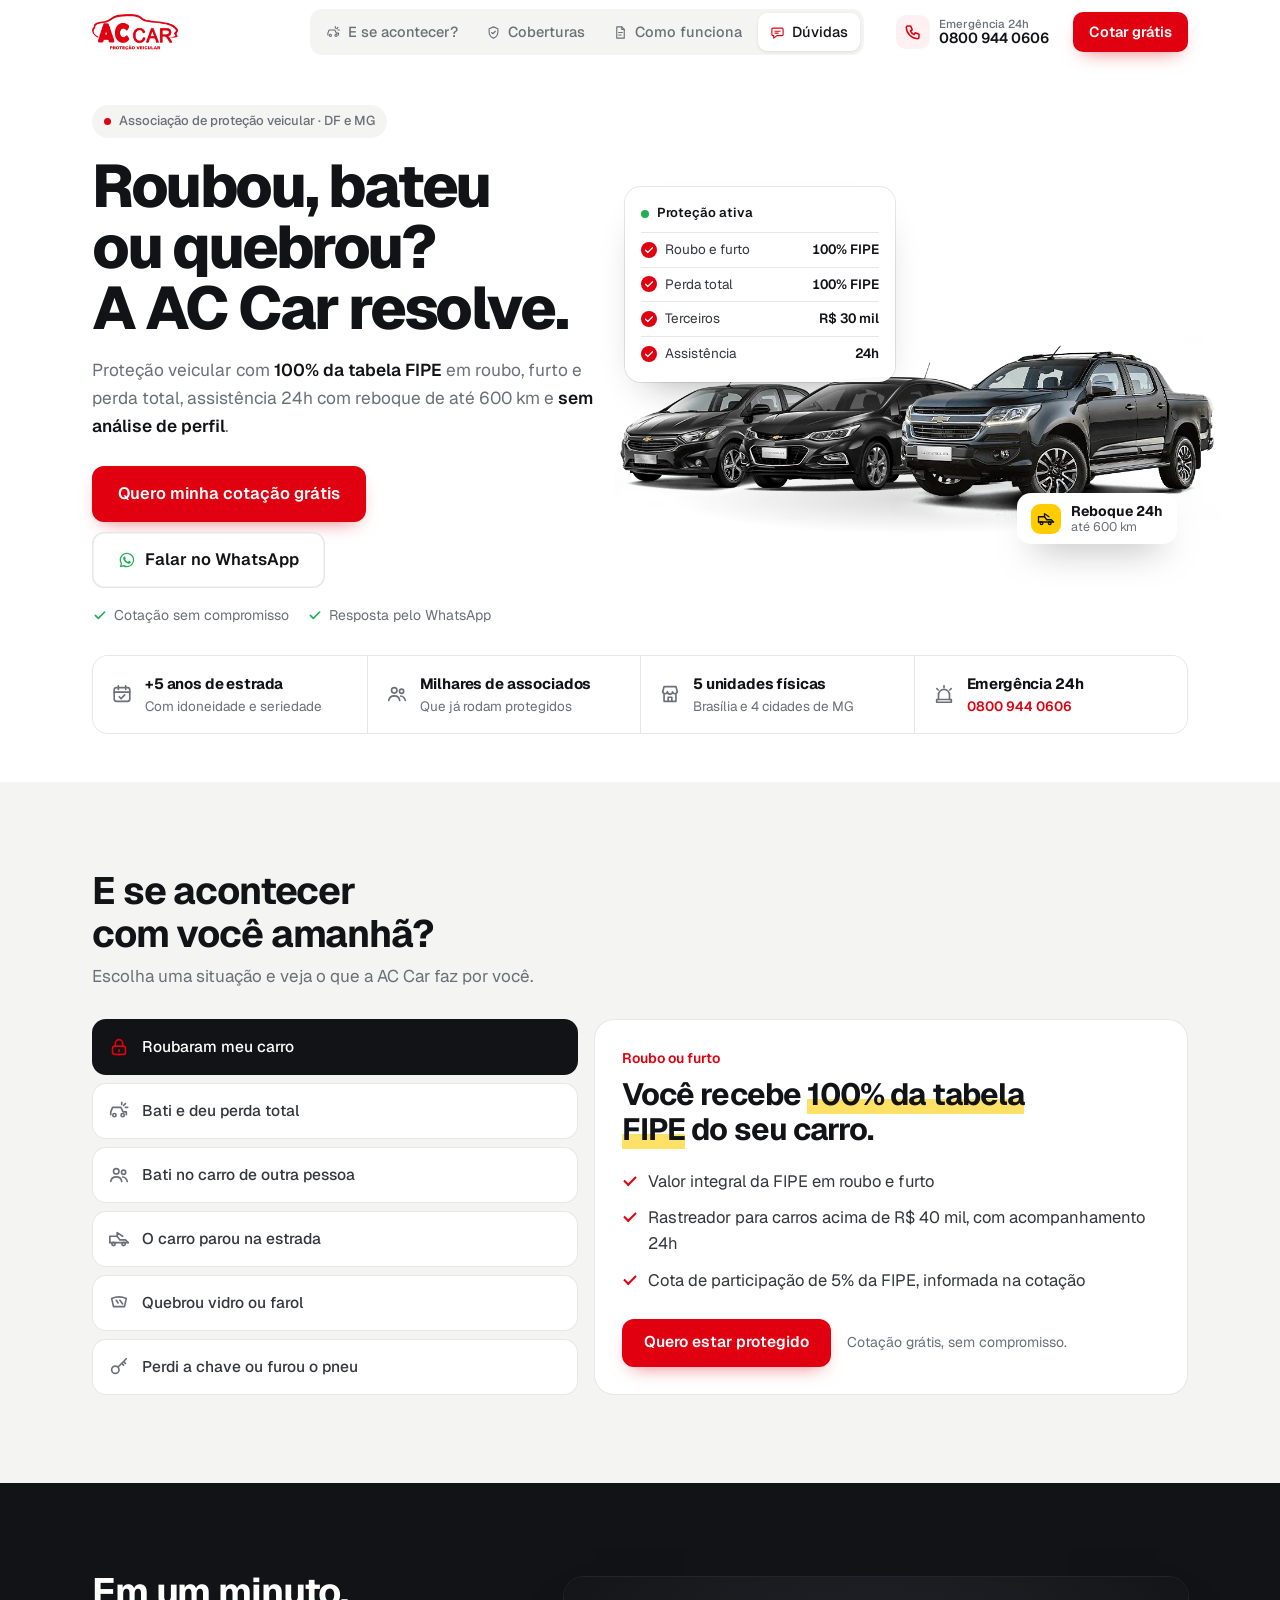
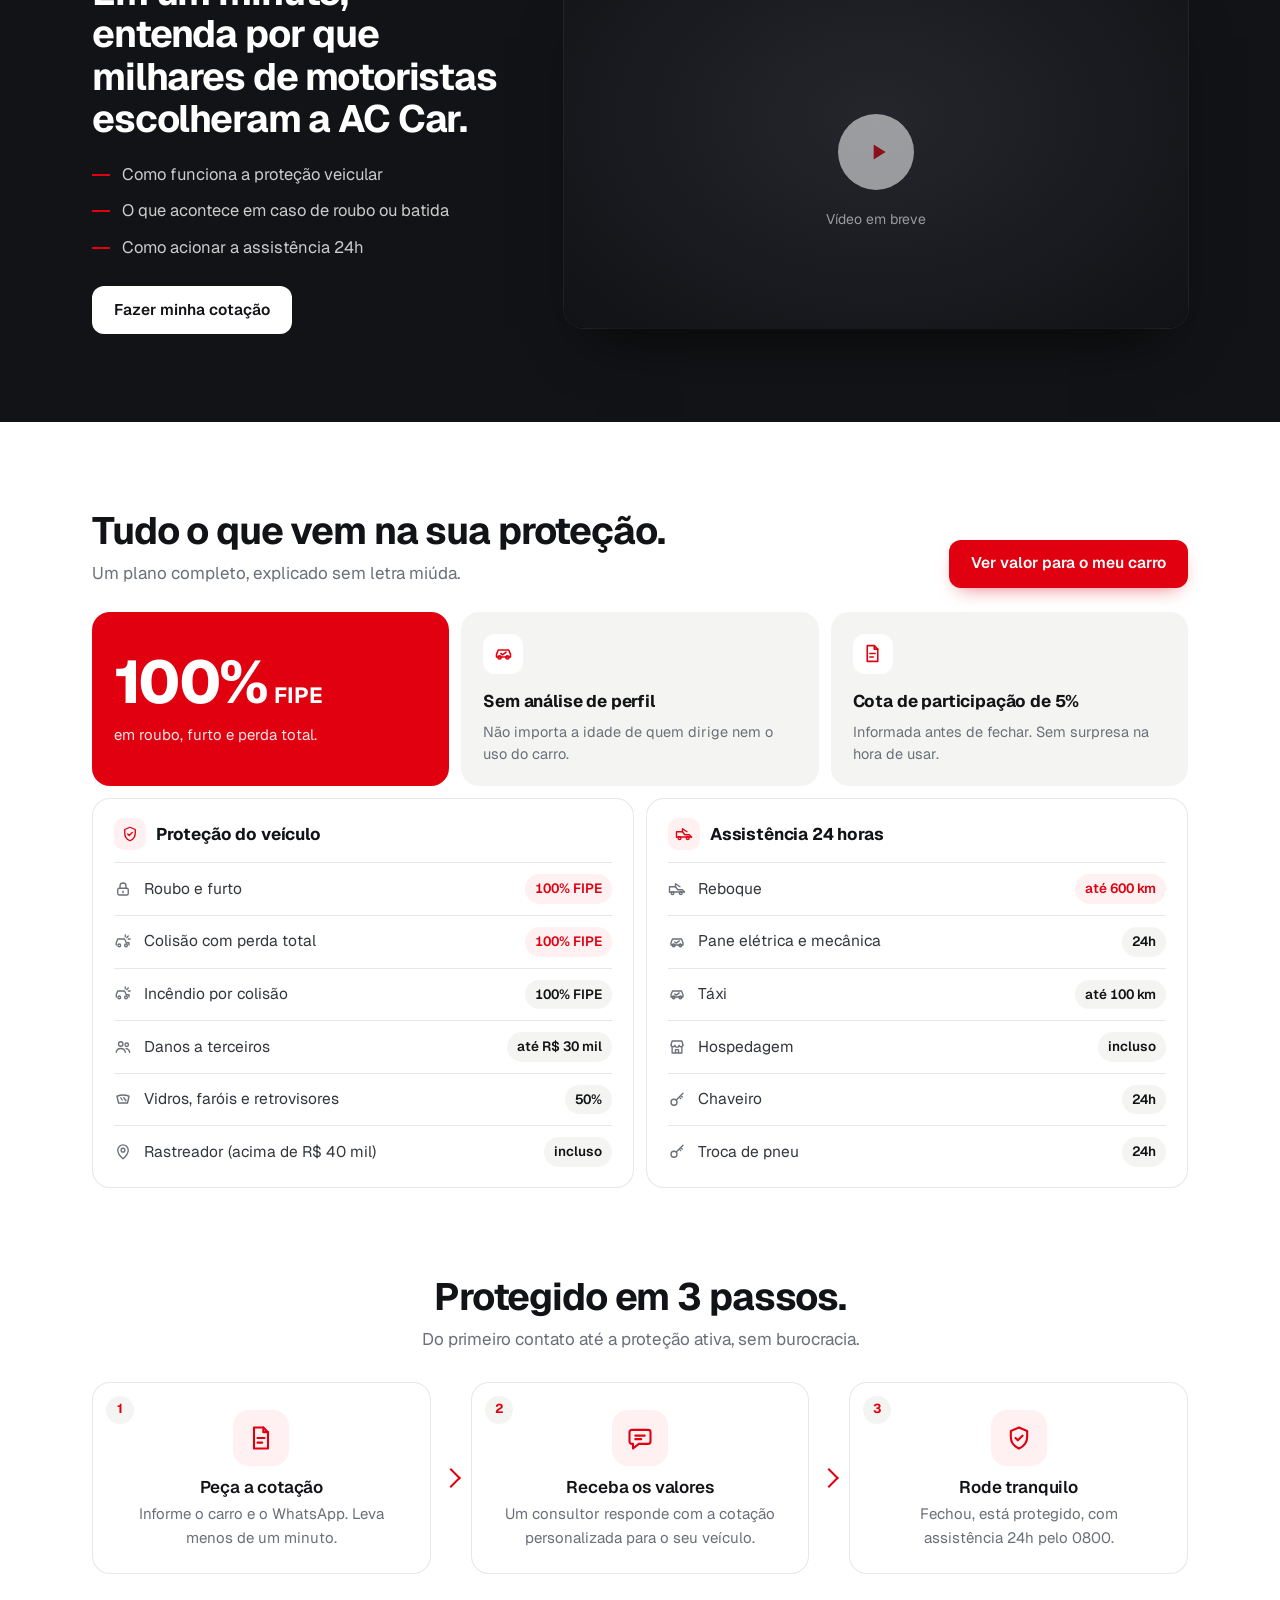
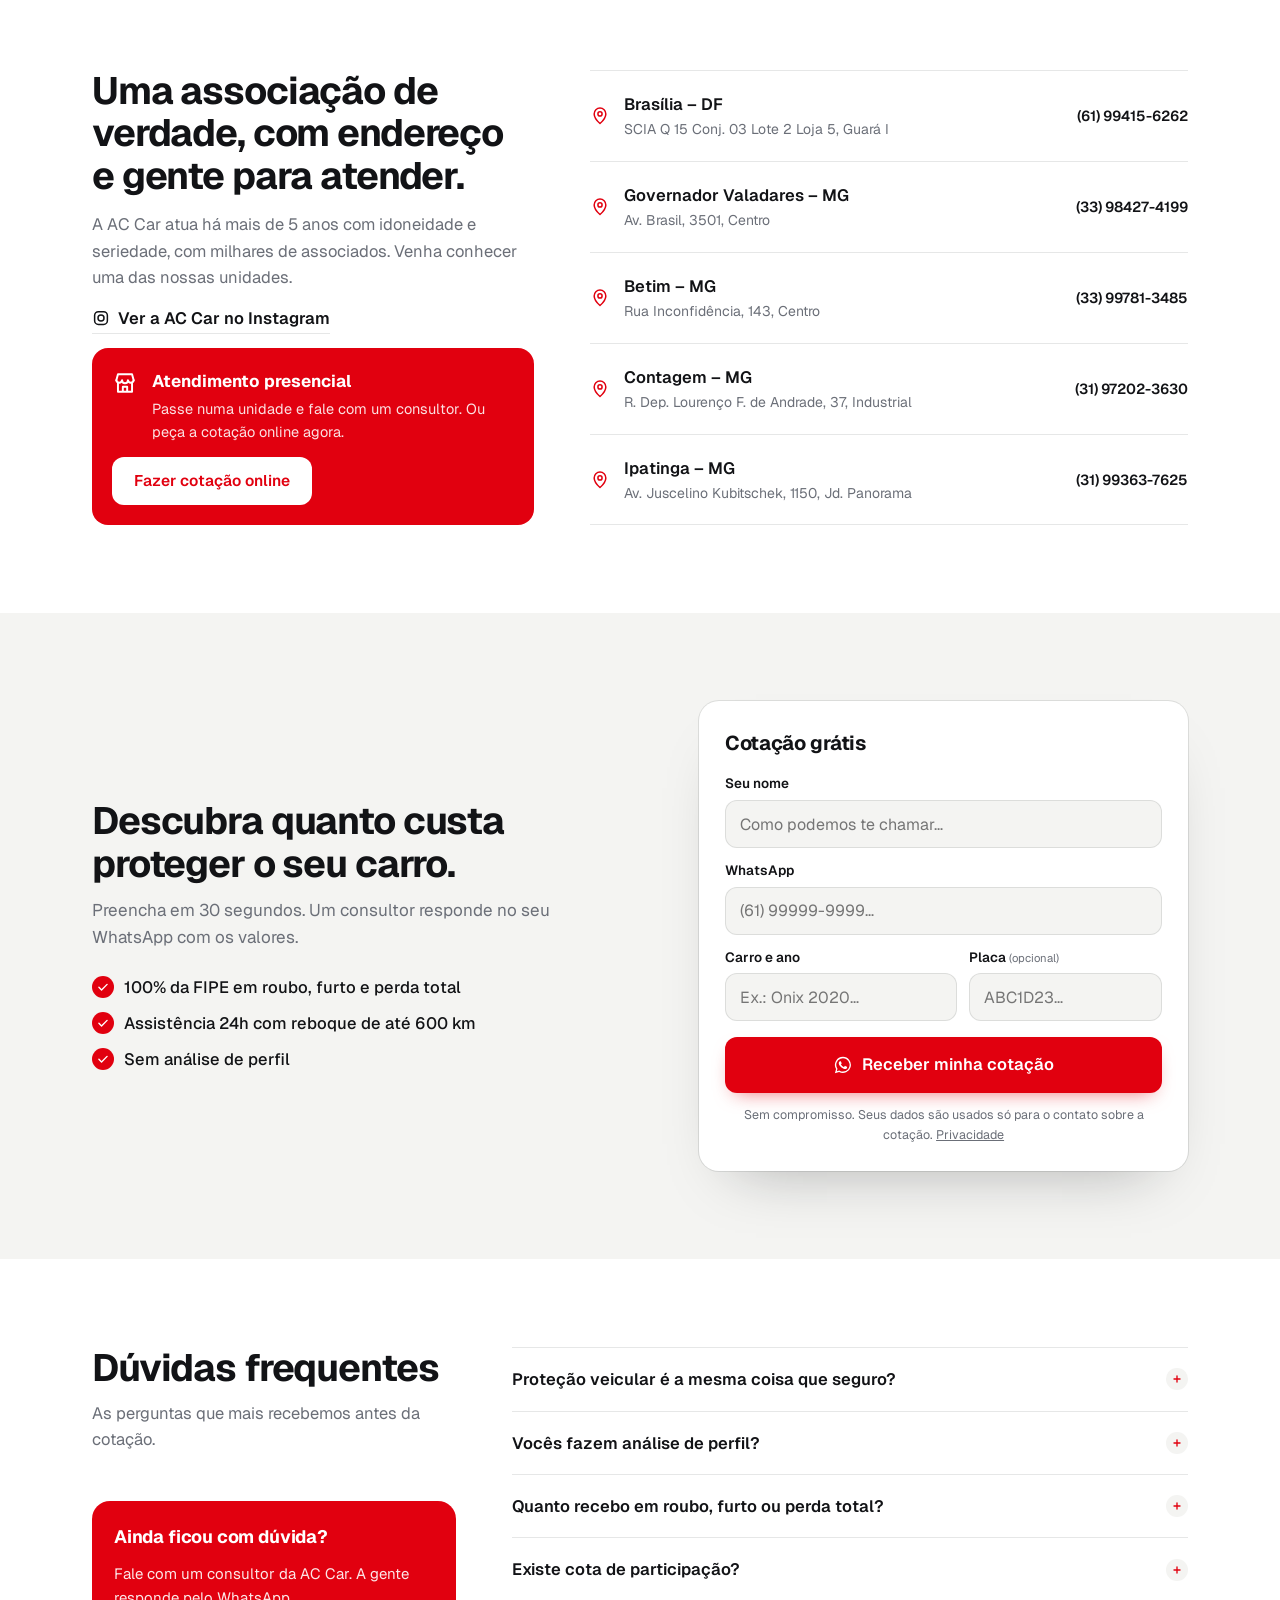
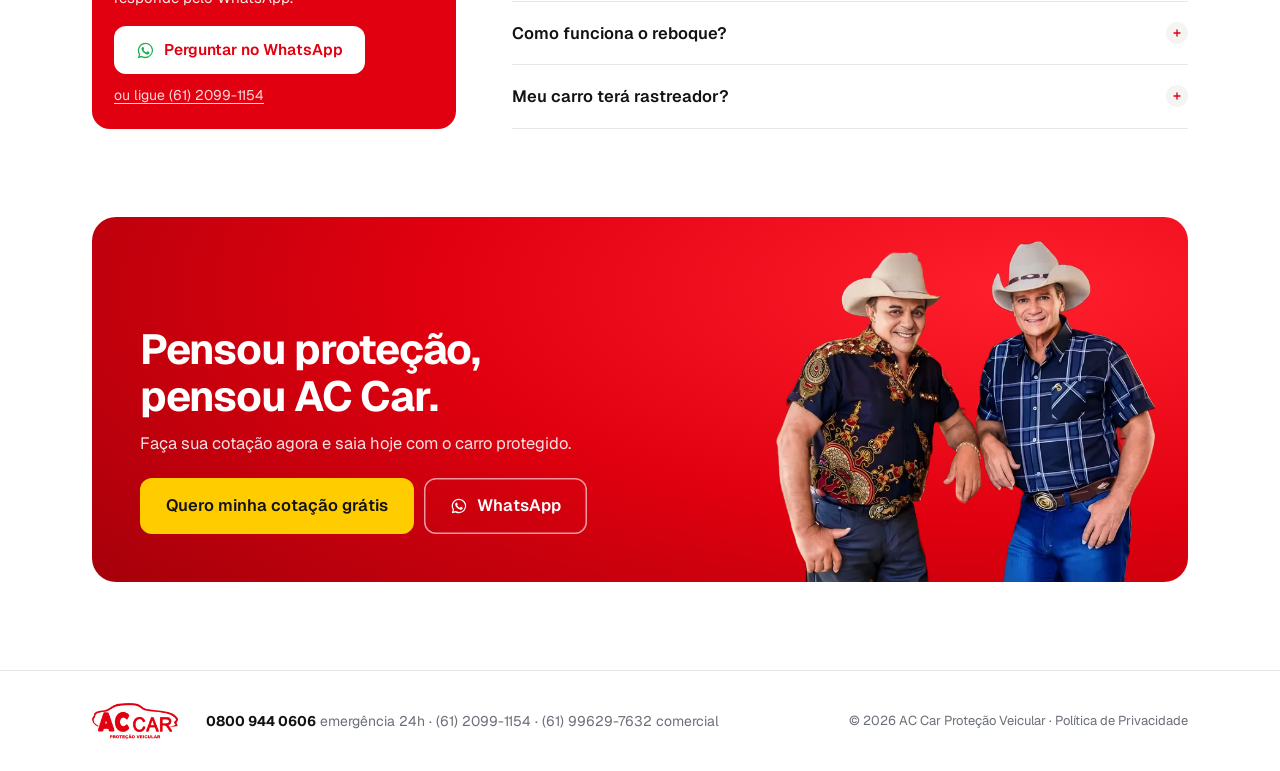
==== commit 0d8049a0: "Coverage: header with CTA, three equal highlight cards, two compact panels Co-Authored-By: Claude Op" ====
--- a/index.html
+++ b/index.html
@@ -14,7 +14,7 @@
 <link rel="preconnect" href="https://fonts.googleapis.com">
 <link rel="preconnect" href="https://fonts.gstatic.com" crossorigin>
 <link rel="stylesheet" href="https://fonts.googleapis.com/css2?family=Geist:wght@400;500;600;700;800&display=swap">
-<link rel="stylesheet" href="style.css?v=7">
+<link rel="stylesheet" href="style.css?v=8">
 </head>
 <body>
 
@@ -185,47 +185,53 @@
 
   <!-- 4. COBERTURAS COMPLETAS -->
   <section class="cover" id="coberturas">
-    <div class="wrap cover-grid">
-      <div class="cover-head">
-        <h2>Tudo o que vem na sua proteção.</h2>
-        <p>Um plano completo, explicado sem letra miúda.</p>
-        <div class="cover-cards">
-          <div class="cover-card cover-card-red">
-            <p class="cc-big">100%</p>
-            <p>da tabela FIPE em roubo, furto e perda total.</p>
-          </div>
-          <div class="cover-card">
-            <svg class="ic"><use href="#i-car"/></svg>
-            <div><b>Sem análise de perfil</b><span>Não importa a idade de quem dirige nem o uso do carro.</span></div>
-          </div>
-          <div class="cover-card">
-            <svg class="ic"><use href="#i-doc"/></svg>
-            <div><b>Cota de participação de 5%</b><span>Informada antes de fechar. Sem surpresa na hora de usar.</span></div>
-          </div>
+    <div class="wrap">
+      <div class="cover-top">
+        <div>
+          <h2>Tudo o que vem na sua proteção.</h2>
+          <p>Um plano completo, explicado sem letra miúda.</p>
         </div>
         <a class="btn btn-red" href="#cotacao" data-track="accar_cta_click" data-location="coberturas">Ver valor para o meu carro</a>
       </div>
-      <div class="cover-lists">
-        <div class="cover-col">
-          <h3>Proteção do veículo</h3>
-          <ul class="checks">
-            <li><span>Roubo e furto</span><b>100% FIPE</b></li>
-            <li><span>Colisão com perda total</span><b>100% FIPE</b></li>
-            <li><span>Incêndio por colisão</span><b>100% FIPE</b></li>
-            <li><span>Danos materiais a terceiros</span><b>até R$ 30 mil</b></li>
-            <li><span>Vidros, faróis, lanternas e retrovisores</span><b>50%</b></li>
-            <li><span>Rastreador (acima de R$ 40 mil)</span><b>incluso</b></li>
+
+      <div class="hl">
+        <div class="hl-card hl-red">
+          <p class="hl-big">100%<small>FIPE</small></p>
+          <p>em roubo, furto e perda total.</p>
+        </div>
+        <div class="hl-card">
+          <span class="hl-ic"><svg class="ic"><use href="#i-car"/></svg></span>
+          <b>Sem análise de perfil</b>
+          <p>Não importa a idade de quem dirige nem o uso do carro.</p>
+        </div>
+        <div class="hl-card">
+          <span class="hl-ic"><svg class="ic"><use href="#i-doc"/></svg></span>
+          <b>Cota de participação de 5%</b>
+          <p>Informada antes de fechar. Sem surpresa na hora de usar.</p>
+        </div>
+      </div>
+
+      <div class="panels">
+        <div class="panel-box">
+          <p class="panel-title"><span class="panel-ic"><svg class="ic"><use href="#i-shield"/></svg></span>Proteção do veículo</p>
+          <ul class="items">
+            <li><svg class="ic" aria-hidden="true"><use href="#s-theft"/></svg><span>Roubo e furto</span><b class="hot">100% FIPE</b></li>
+            <li><svg class="ic" aria-hidden="true"><use href="#s-crash"/></svg><span>Colisão com perda total</span><b class="hot">100% FIPE</b></li>
+            <li><svg class="ic" aria-hidden="true"><use href="#s-crash"/></svg><span>Incêndio por colisão</span><b>100% FIPE</b></li>
+            <li><svg class="ic" aria-hidden="true"><use href="#i-users"/></svg><span>Danos a terceiros</span><b>até R$ 30 mil</b></li>
+            <li><svg class="ic" aria-hidden="true"><use href="#s-glass"/></svg><span>Vidros, faróis e retrovisores</span><b>50%</b></li>
+            <li><svg class="ic" aria-hidden="true"><use href="#i-pin"/></svg><span>Rastreador (acima de R$ 40 mil)</span><b>incluso</b></li>
           </ul>
         </div>
-        <div class="cover-col">
-          <h3>Assistência 24 horas</h3>
-          <ul class="checks">
-            <li><span>Reboque</span><b>até 600 km</b></li>
-            <li><span>Pane elétrica e mecânica</span><b>24h</b></li>
-            <li><span>Táxi</span><b>até 100 km</b></li>
-            <li><span>Hospedagem</span><b>incluso</b></li>
-            <li><span>Chaveiro</span><b>24h</b></li>
-            <li><span>Troca de pneu</span><b>24h</b></li>
+        <div class="panel-box">
+          <p class="panel-title"><span class="panel-ic"><svg class="ic"><use href="#s-tow"/></svg></span>Assistência 24 horas</p>
+          <ul class="items">
+            <li><svg class="ic" aria-hidden="true"><use href="#s-tow"/></svg><span>Reboque</span><b class="hot">até 600 km</b></li>
+            <li><svg class="ic" aria-hidden="true"><use href="#i-car"/></svg><span>Pane elétrica e mecânica</span><b>24h</b></li>
+            <li><svg class="ic" aria-hidden="true"><use href="#i-car"/></svg><span>Táxi</span><b>até 100 km</b></li>
+            <li><svg class="ic" aria-hidden="true"><use href="#i-store"/></svg><span>Hospedagem</span><b>incluso</b></li>
+            <li><svg class="ic" aria-hidden="true"><use href="#s-key"/></svg><span>Chaveiro</span><b>24h</b></li>
+            <li><svg class="ic" aria-hidden="true"><use href="#s-key"/></svg><span>Troca de pneu</span><b>24h</b></li>
           </ul>
         </div>
       </div>
--- a/style.css
+++ b/style.css
@@ -453,3 +453,34 @@
 @media (max-width:959px){ .help-card{ margin-top:14px; } }
 .faq-list{ display:flex; flex-direction:column; }
 .faq details{ flex:1; }
+
+/* ================= v8: coberturas ================= */
+.cover-top{ display:flex; flex-wrap:wrap; align-items:flex-end; justify-content:space-between; gap:16px 32px; margin-bottom:24px; }
+.cover-top p{ margin-top:8px; color:var(--muted); font-size:17px; }
+@media (max-width:620px){ .cover-top .btn{ width:100%; } }
+
+.hl{ display:grid; gap:12px; margin-bottom:12px; }
+@media (min-width:760px){ .hl{ grid-template-columns:1fr 1fr 1fr; } }
+.hl-card{ display:flex; flex-direction:column; gap:6px; padding:22px; border-radius:18px; background:var(--mist); }
+.hl-card b{ font-size:17px; color:var(--ink); letter-spacing:-.01em; }
+.hl-card p{ font-size:14.5px; color:var(--muted); line-height:1.5; }
+.hl-ic{ display:grid; place-items:center; width:40px; height:40px; margin-bottom:8px; border-radius:12px; background:#fff; color:var(--red); }
+.hl-ic .ic{ width:21px; height:21px; }
+.hl-red{ background:var(--red); justify-content:center; }
+.hl-big{ display:flex; align-items:baseline; gap:8px; font-size:52px; font-weight:800; line-height:1; letter-spacing:-.045em; color:#fff !important; }
+.hl-big small{ font-size:20px; font-weight:700; letter-spacing:0; }
+.hl-red p:last-child{ color:rgba(255,255,255,.9); font-size:15px; }
+
+.panels{ display:grid; gap:12px; }
+@media (min-width:860px){ .panels{ grid-template-columns:1fr 1fr; } }
+.panel-box{ padding:20px 22px 10px; border-radius:18px; background:#fff; box-shadow:inset 0 0 0 1px var(--line); }
+.panel-title{ display:flex; align-items:center; gap:10px; padding-bottom:12px; font-size:17px; font-weight:700; color:var(--ink); letter-spacing:-.01em; }
+.panel-ic{ display:grid; place-items:center; width:32px; height:32px; border-radius:10px; background:var(--red-tint); color:var(--red); }
+.panel-ic .ic{ width:18px; height:18px; }
+.items li{ display:flex; align-items:center; gap:12px; padding:11px 0; border-top:1px solid var(--line); font-size:15.5px; }
+.items .ic{ width:18px; height:18px; color:var(--muted); }
+.items span{ flex:1; min-width:0; color:var(--text); }
+.items b{ flex:none; padding:4px 10px; border-radius:999px; background:var(--mist); font-size:13.5px; font-weight:600; color:var(--ink); white-space:nowrap; font-variant-numeric:tabular-nums; }
+.items b.hot{ background:var(--red-tint); color:var(--red); }
+.hl-card .hl-big{ font-size:60px; line-height:1; margin-bottom:6px; }
+.hl-card .hl-big small{ font-size:22px; }
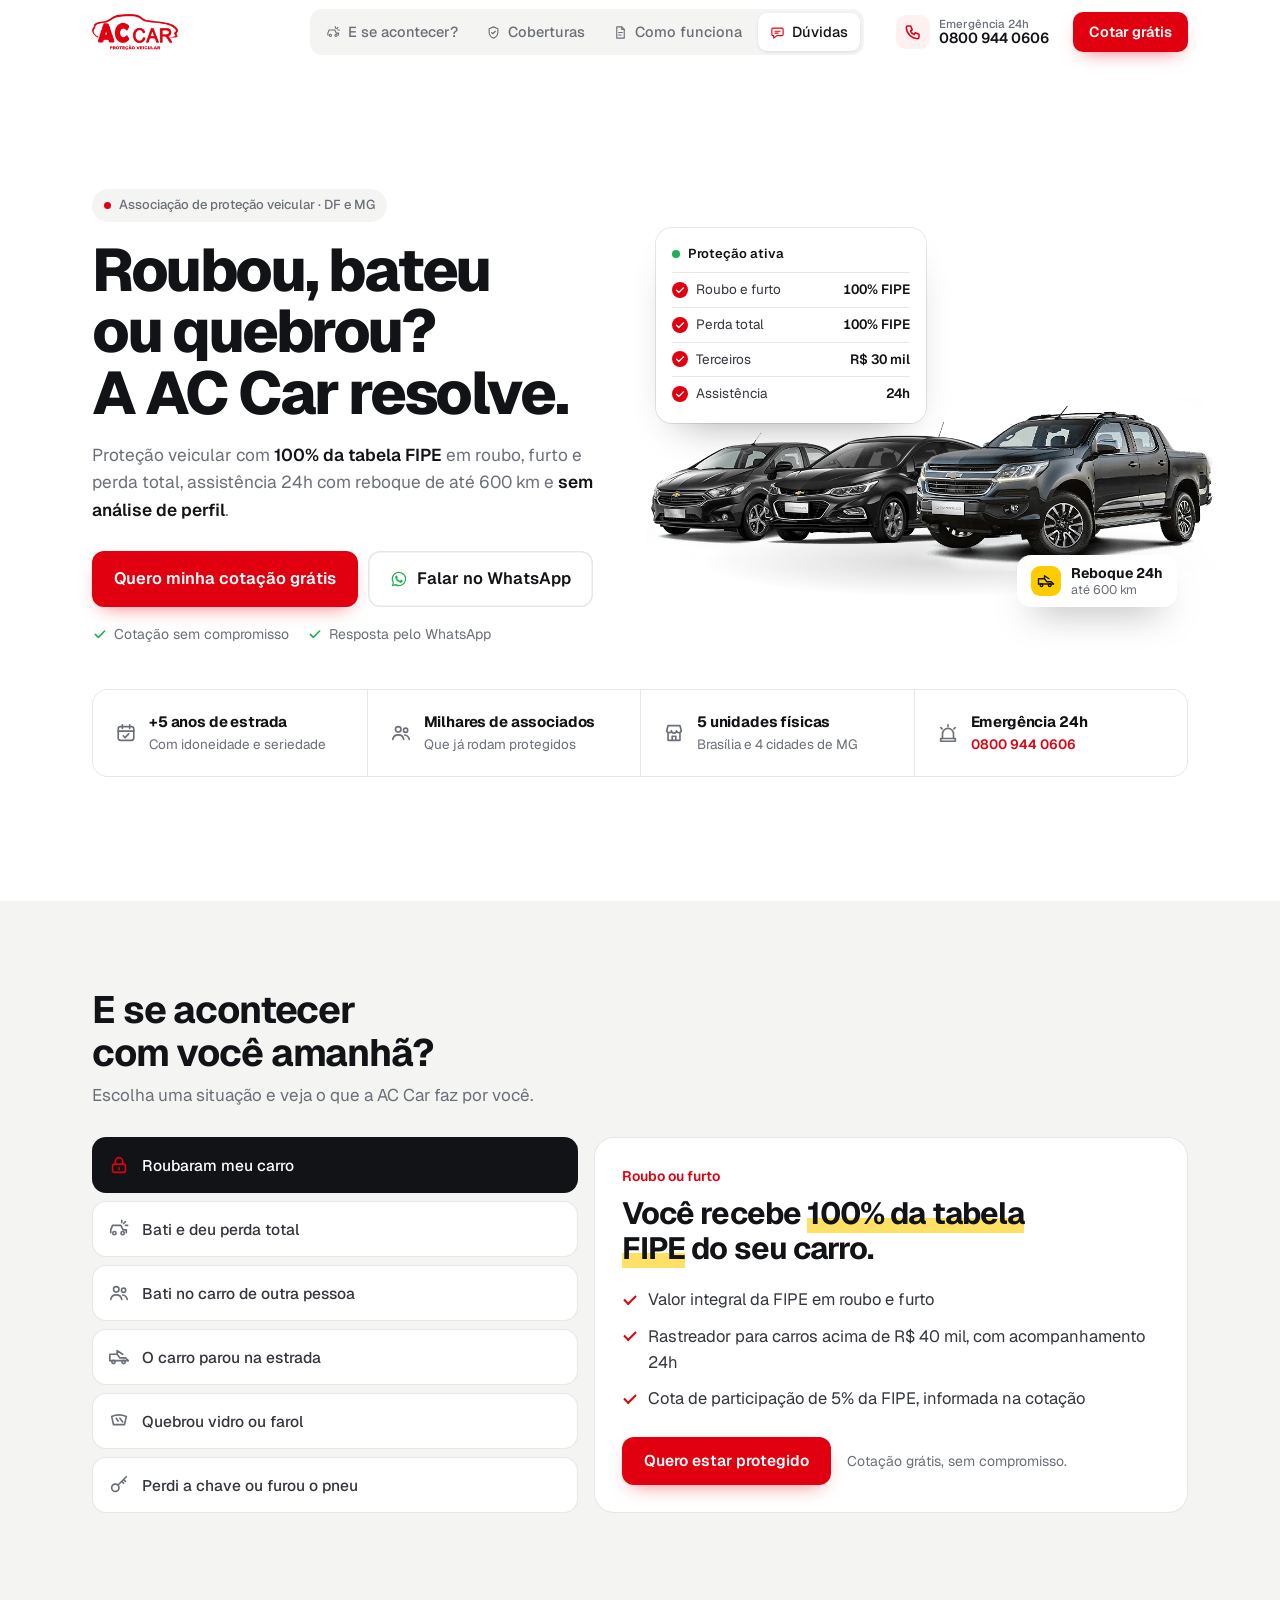
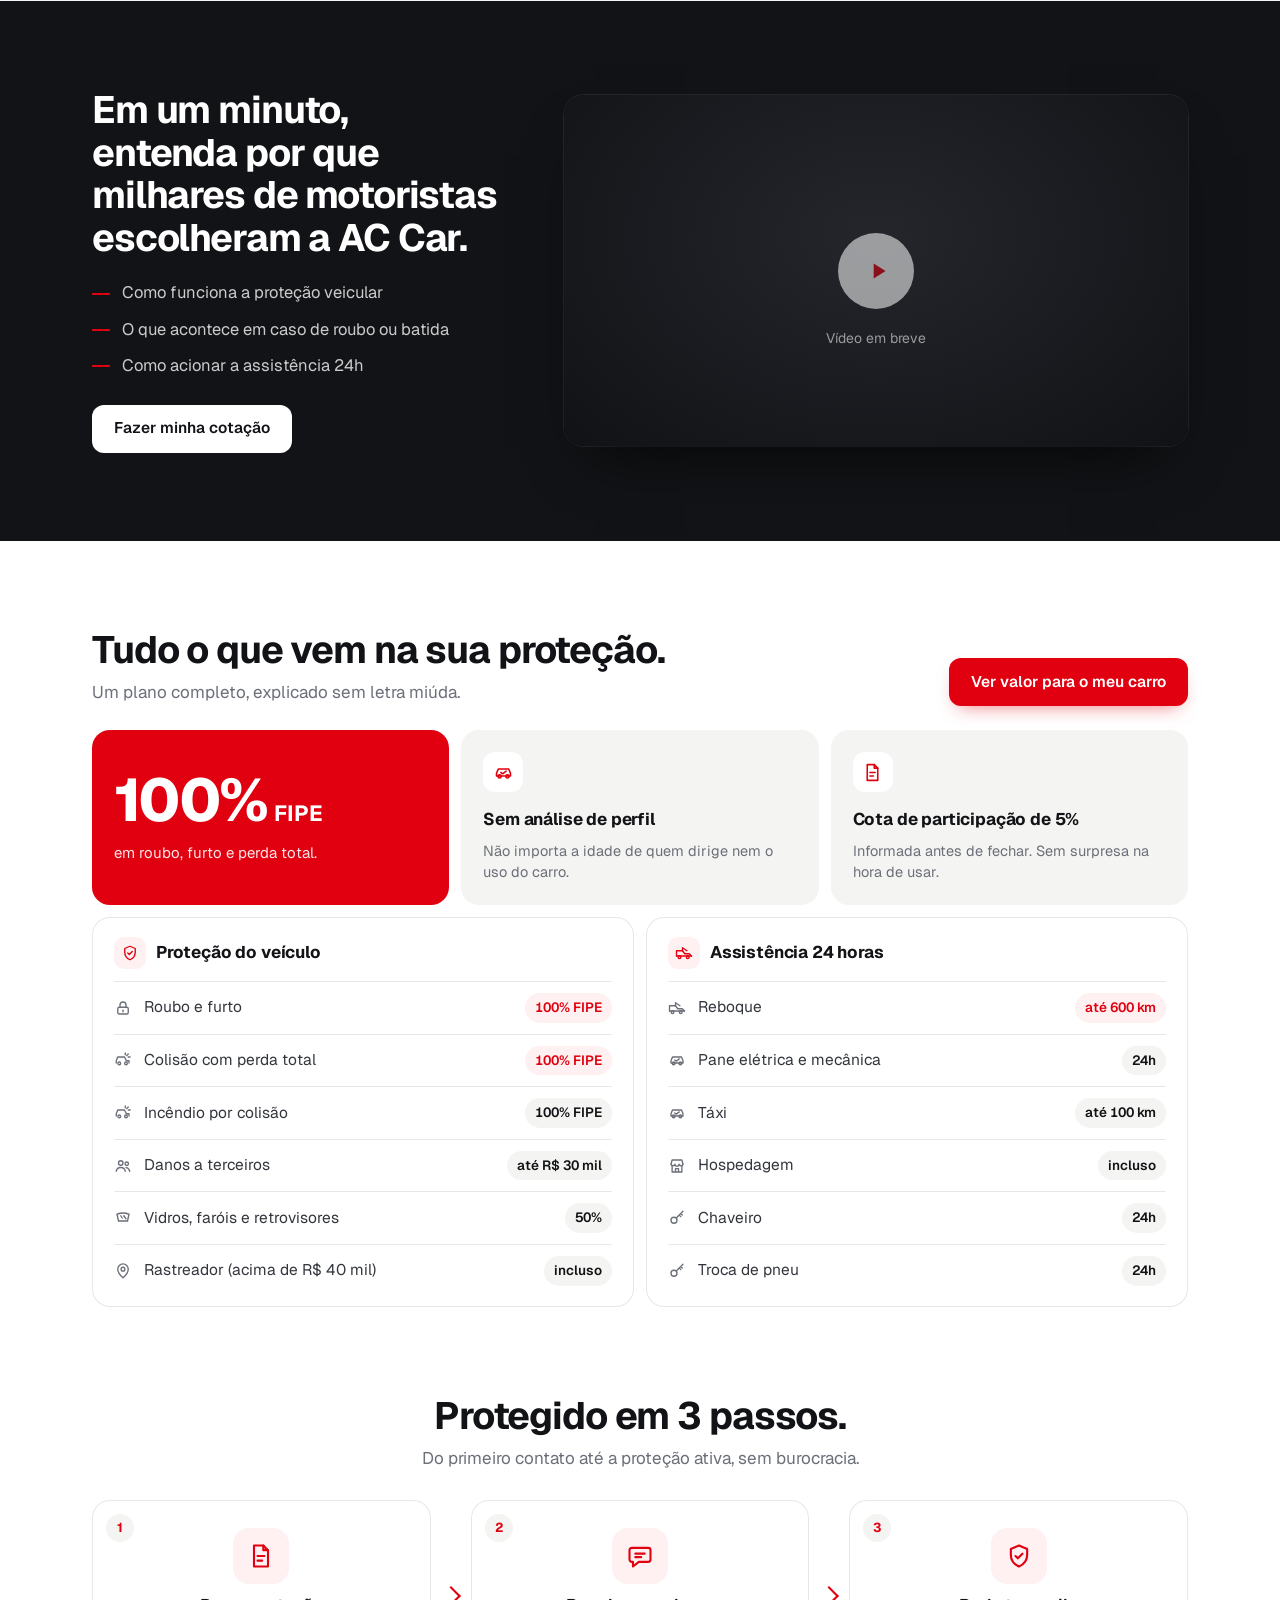
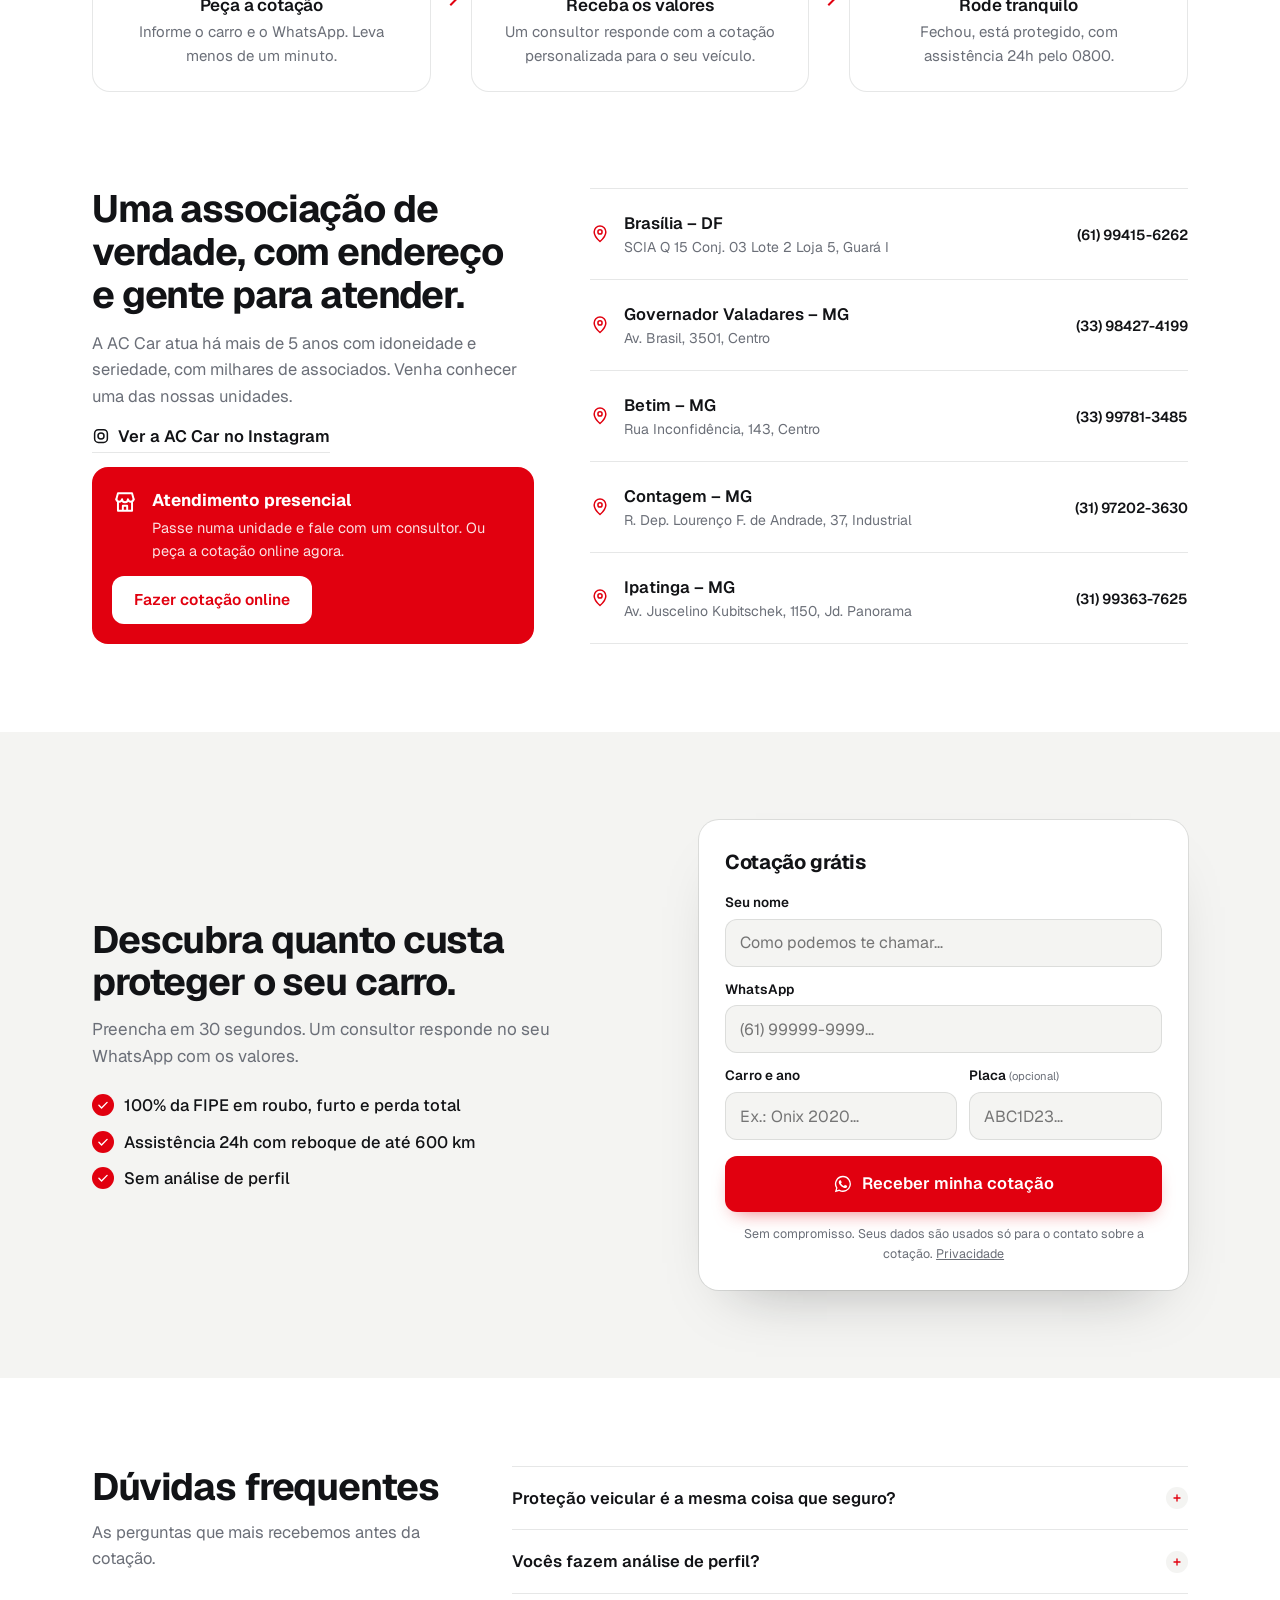
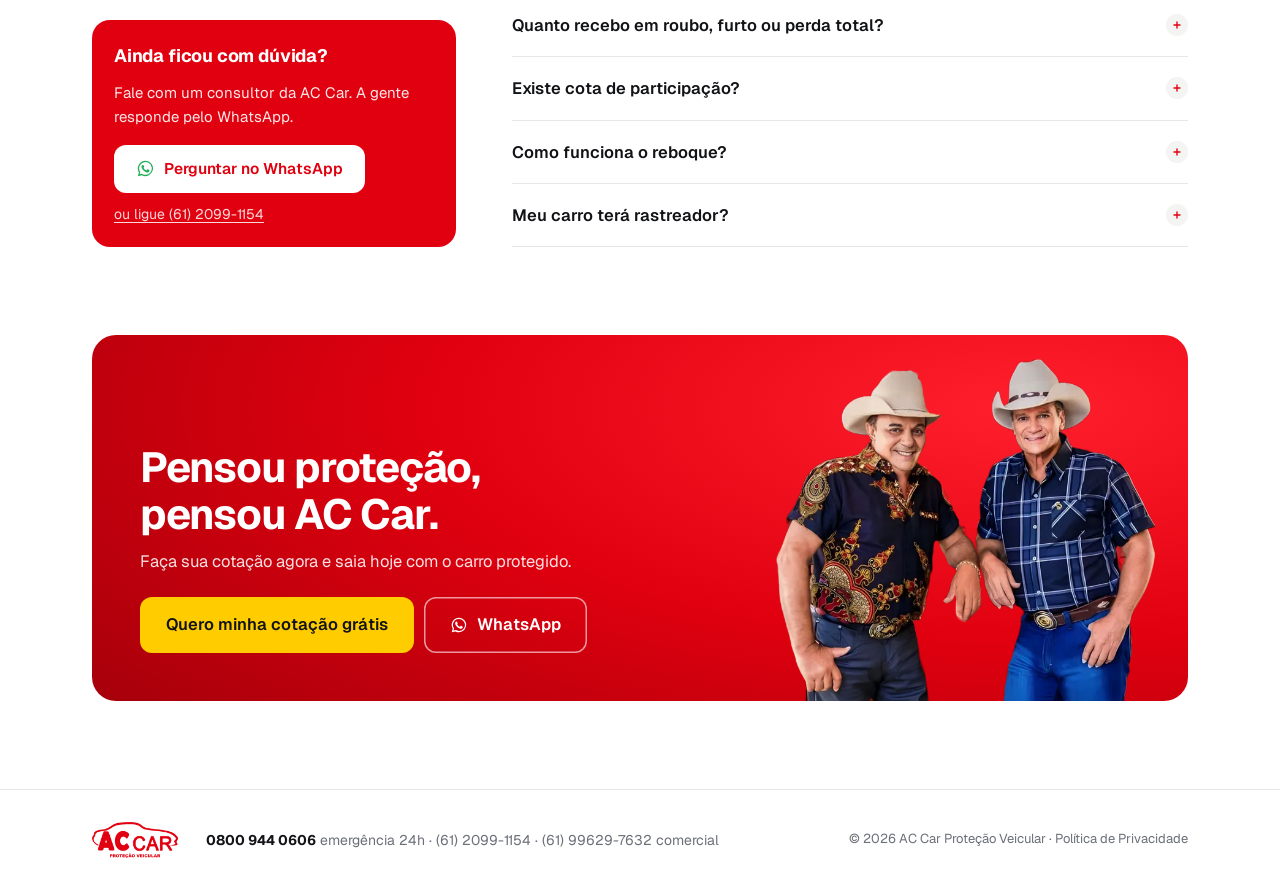
==== commit acd33bb6: "Taller desktop hero; mobile review: compact hero, trust grid, highlights and steps Co-Authored-By: C" ====
--- a/index.html
+++ b/index.html
@@ -14,7 +14,7 @@
 <link rel="preconnect" href="https://fonts.googleapis.com">
 <link rel="preconnect" href="https://fonts.gstatic.com" crossorigin>
 <link rel="stylesheet" href="https://fonts.googleapis.com/css2?family=Geist:wght@400;500;600;700;800&display=swap">
-<link rel="stylesheet" href="style.css?v=8">
+<link rel="stylesheet" href="style.css?v=10">
 </head>
 <body>
 
--- a/style.css
+++ b/style.css
@@ -484,3 +484,70 @@
 .items b.hot{ background:var(--red-tint); color:var(--red); }
 .hl-card .hl-big{ font-size:60px; line-height:1; margin-bottom:6px; }
 .hl-card .hl-big small{ font-size:22px; }
+
+/* ================= v9 ================= */
+/* topo mais alto no computador: ocupa a primeira tela inteira */
+@media (min-width:960px){
+  .hero{ min-height:calc(100svh - 64px); display:flex; flex-direction:column; justify-content:center; padding-block:56px 56px; }
+  .hero-grid{ gap:40px; }
+  .hero .trust{ margin-top:44px; }
+  .hero-visual{ padding-top:170px; padding-bottom:36px; }
+  .trust li, .trust li:hover{ padding:20px 22px; }
+}
+@media (min-width:960px) and (max-height:760px){ .hero{ min-height:0; } }
+@media (min-width:960px){ .hero-grid{ grid-template-columns:minmax(0,1fr) minmax(0,1fr); gap:32px; } .hero .cta-row{ flex-wrap:nowrap; } .hero .cta-row .btn{ padding-inline:22px; } }
+
+/* ================= revisão do celular ================= */
+@media (max-width:620px){
+  /* topo: carros + cartão compacto; selo de reboque sai (já aparece no cartão) */
+  .hero{ padding-block:20px 28px; }
+  h1{ margin-top:14px; font-size:34px; }
+  .lead{ margin-top:14px; font-size:16px; }
+  .cta-row{ margin-top:20px; }
+  .micro{ margin-top:12px; }
+  .hero-visual{ padding:12px 0 0; margin-inline:0; overflow:visible; }
+  .badge-24{ display:none; }
+  .status{ margin-top:10px; padding:12px 14px 8px; }
+  .status li{ padding:5px 0; font-size:13px; }
+  /* faixa de confiança: 2x2 só com o essencial */
+  .trust{ margin-top:20px; }
+  .trust li, .trust li:hover{ padding:12px; gap:10px; }
+  .trust div span{ display:none; }
+  .trust b{ font-size:14px; line-height:1.25; }
+  .trust div a{ font-size:14px; }
+  .trust-ic .ic{ width:20px; height:20px; }
+
+  section{ padding-block:48px; }
+  .sec-head{ margin-bottom:20px; }
+
+  /* simulador: painel mais enxuto */
+  .sim-panels{ padding:20px; }
+  .panel ul{ margin-top:14px; gap:8px; }
+  .panel-cta{ padding-top:18px; }
+
+  /* vídeo: texto curto, sem lista */
+  .watch-list{ display:none; }
+  .watch .btn{ margin-top:18px; }
+  .watch-grid{ gap:22px; }
+
+  /* coberturas: destaques em linha (ícone à esquerda) */
+  .hl-card{ padding:16px; }
+  .hl-card:not(.hl-red){ display:grid; grid-template-columns:auto 1fr; column-gap:14px; row-gap:2px; }
+  .hl-card:not(.hl-red) .hl-ic{ grid-row:span 2; margin:0; }
+  .hl-card .hl-big{ font-size:48px; }
+  .panel-box{ padding:16px 16px 6px; }
+  .items li{ padding:10px 0; font-size:15px; }
+
+  /* 3 passos: linhas compactas */
+  .steps-list li{ flex-direction:row; align-items:flex-start; text-align:left; gap:14px; padding:16px; }
+  .steps-list .n{ display:none; }
+  .step-ic{ flex:none; width:44px; height:44px; padding:11px; border-radius:12px; }
+  .steps-list p{ margin-inline:0; }
+
+  /* unidades e dúvidas */
+  .units li{ padding:12px 0; }
+  .visit-card{ padding:18px; }
+  .help-card{ padding:18px; }
+  .faq summary{ padding:15px 0; }
+  .final-copy{ padding:28px 22px; }
+}
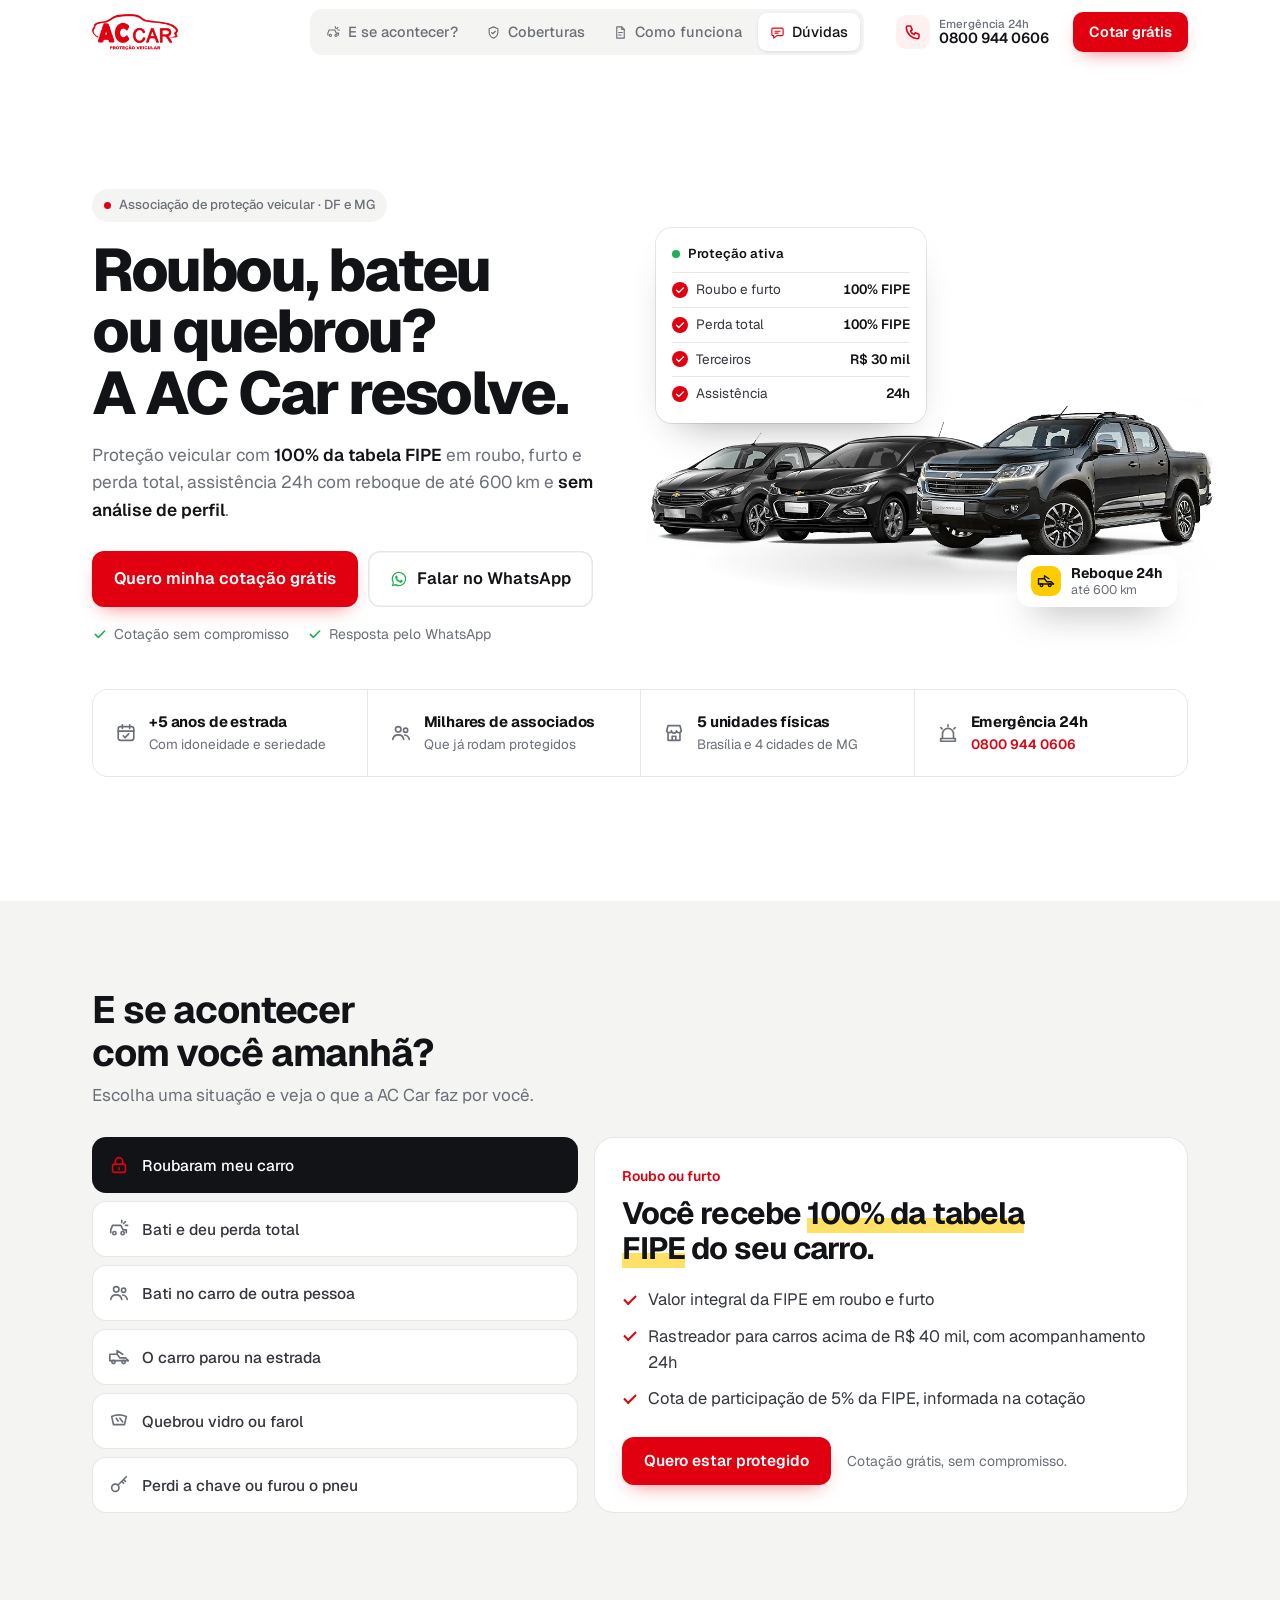
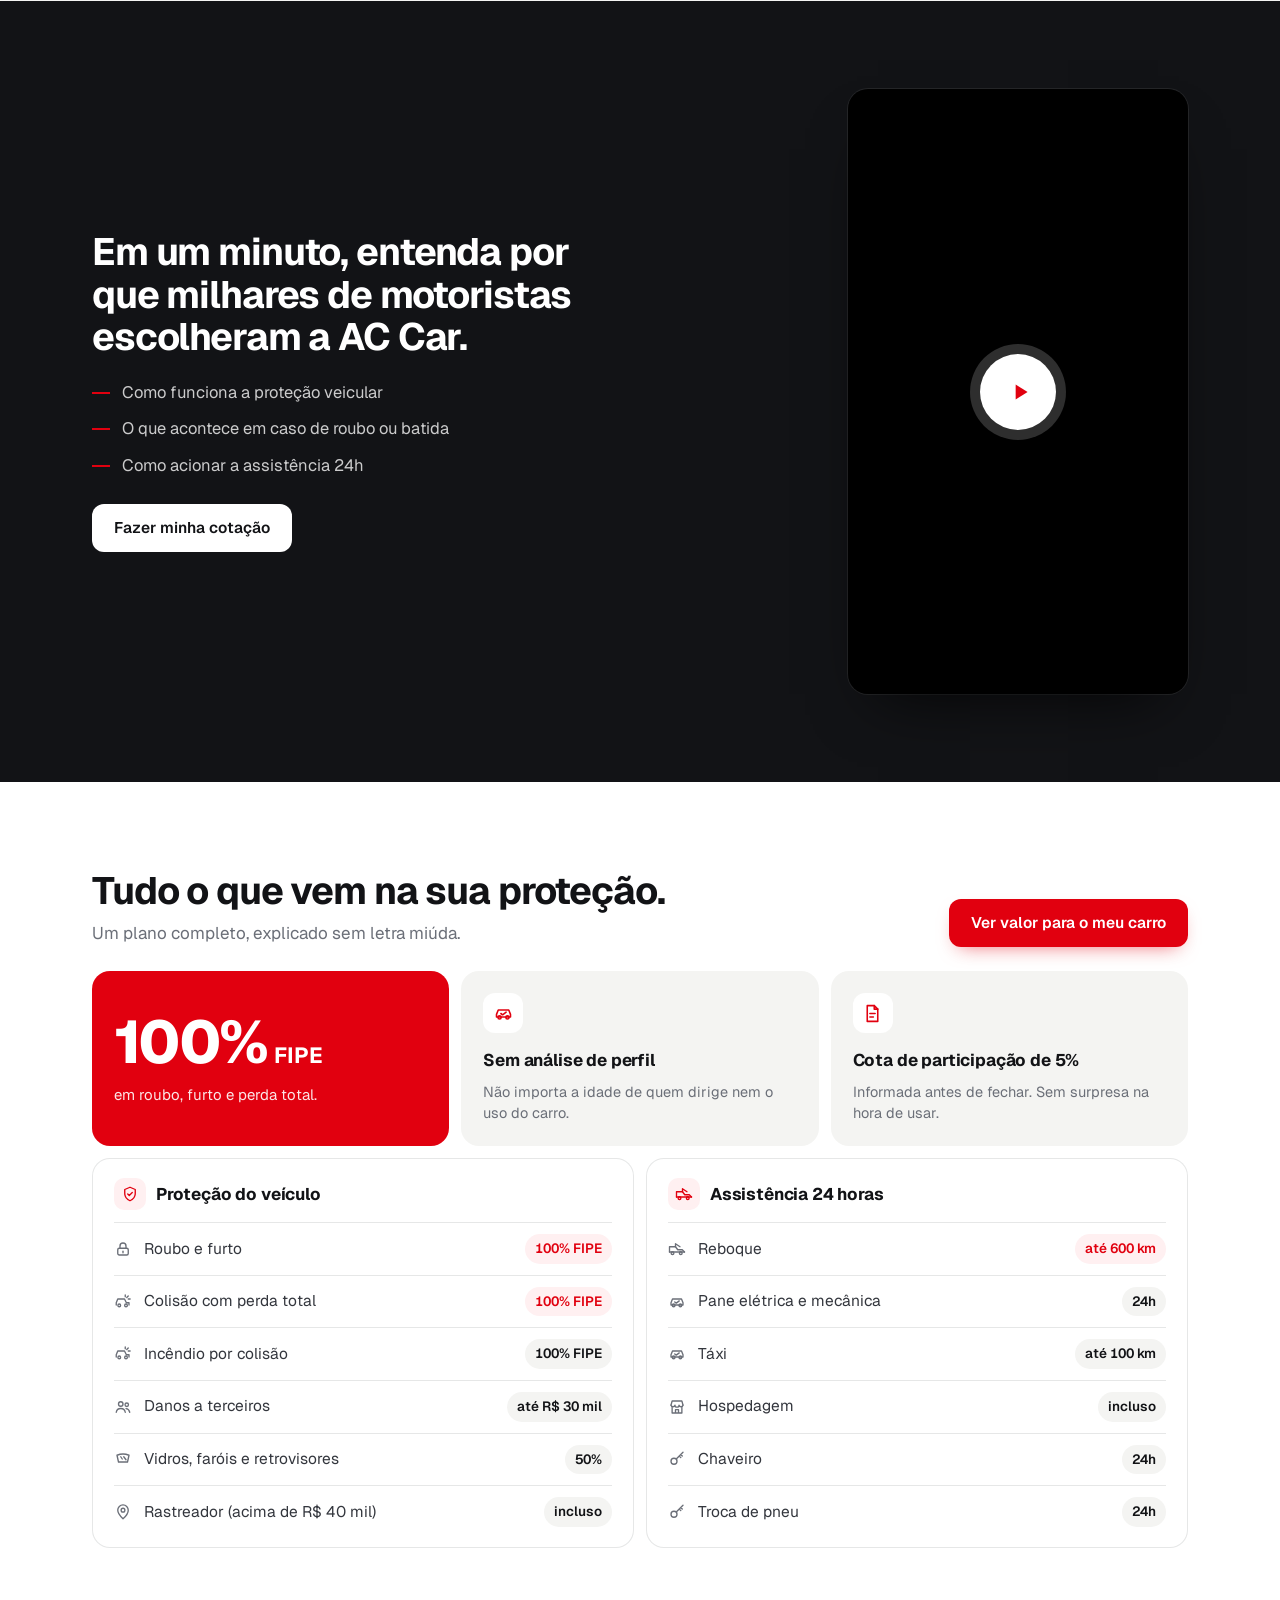
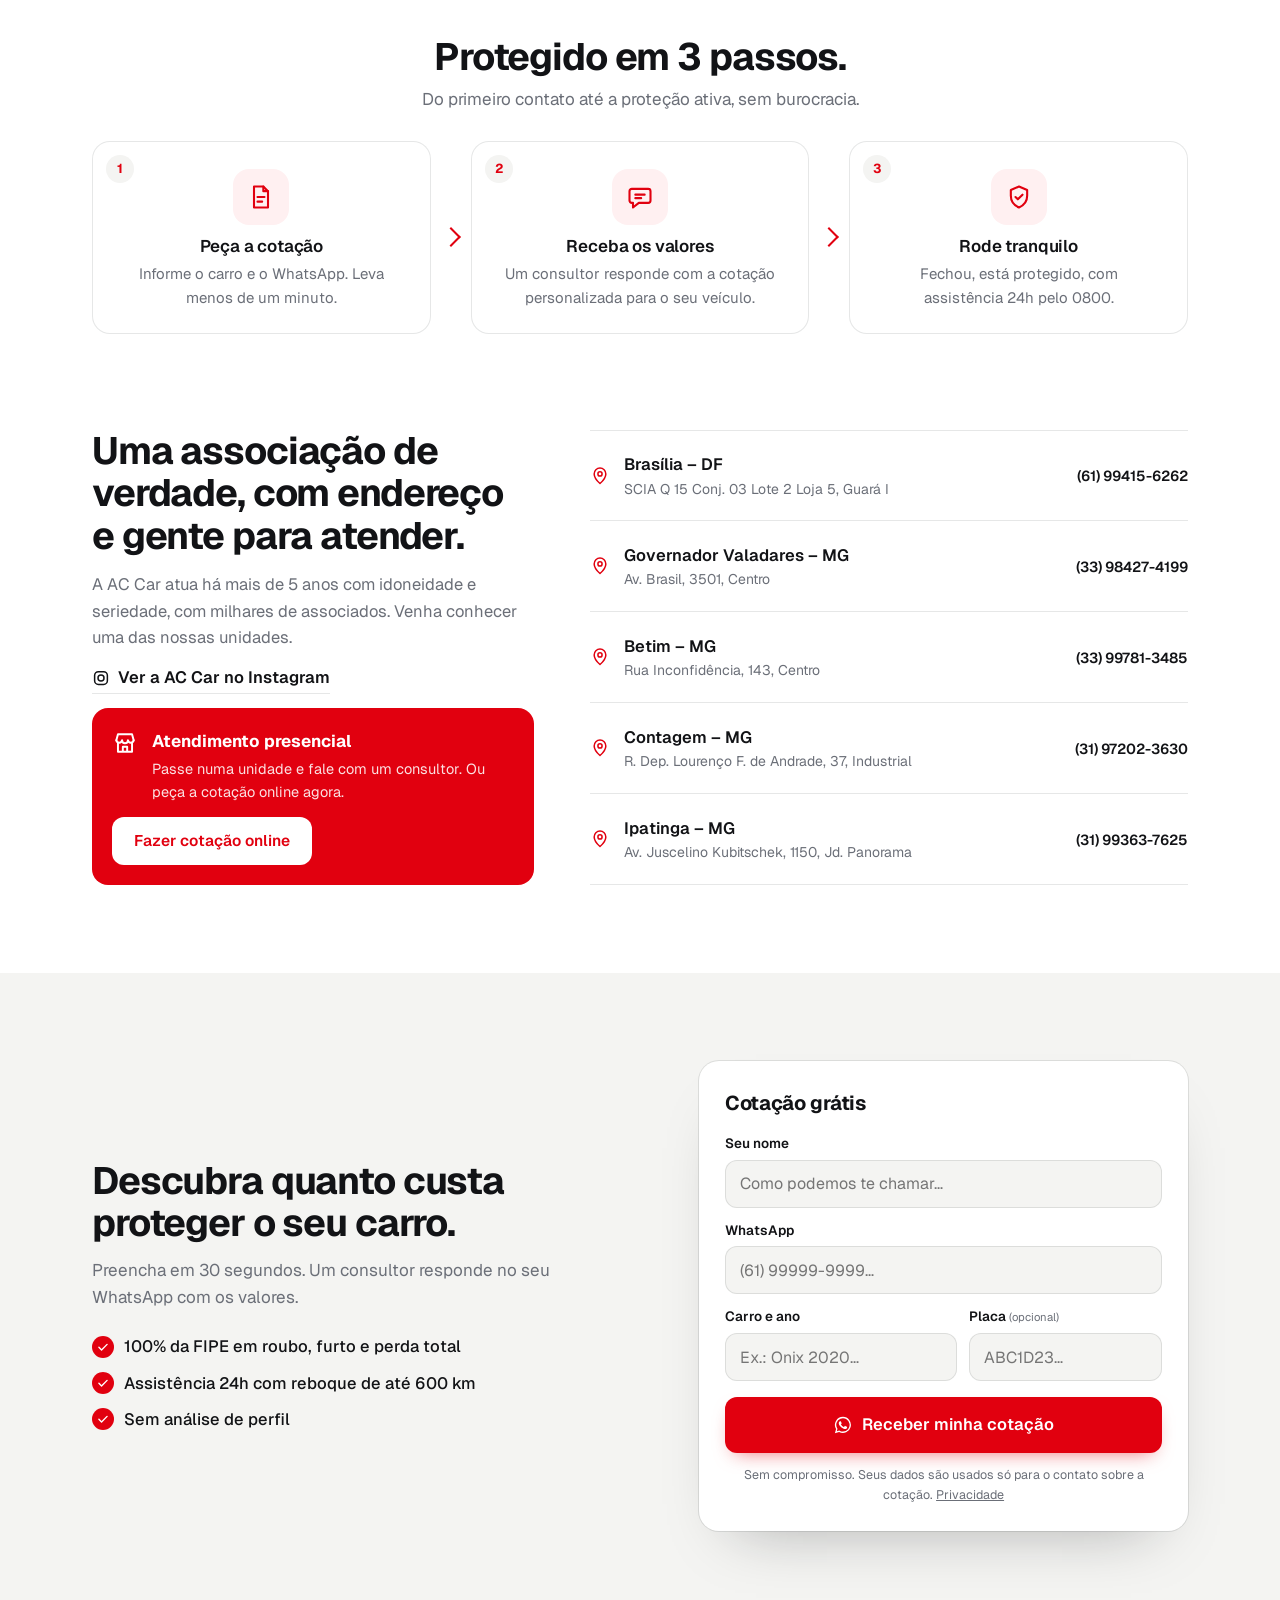
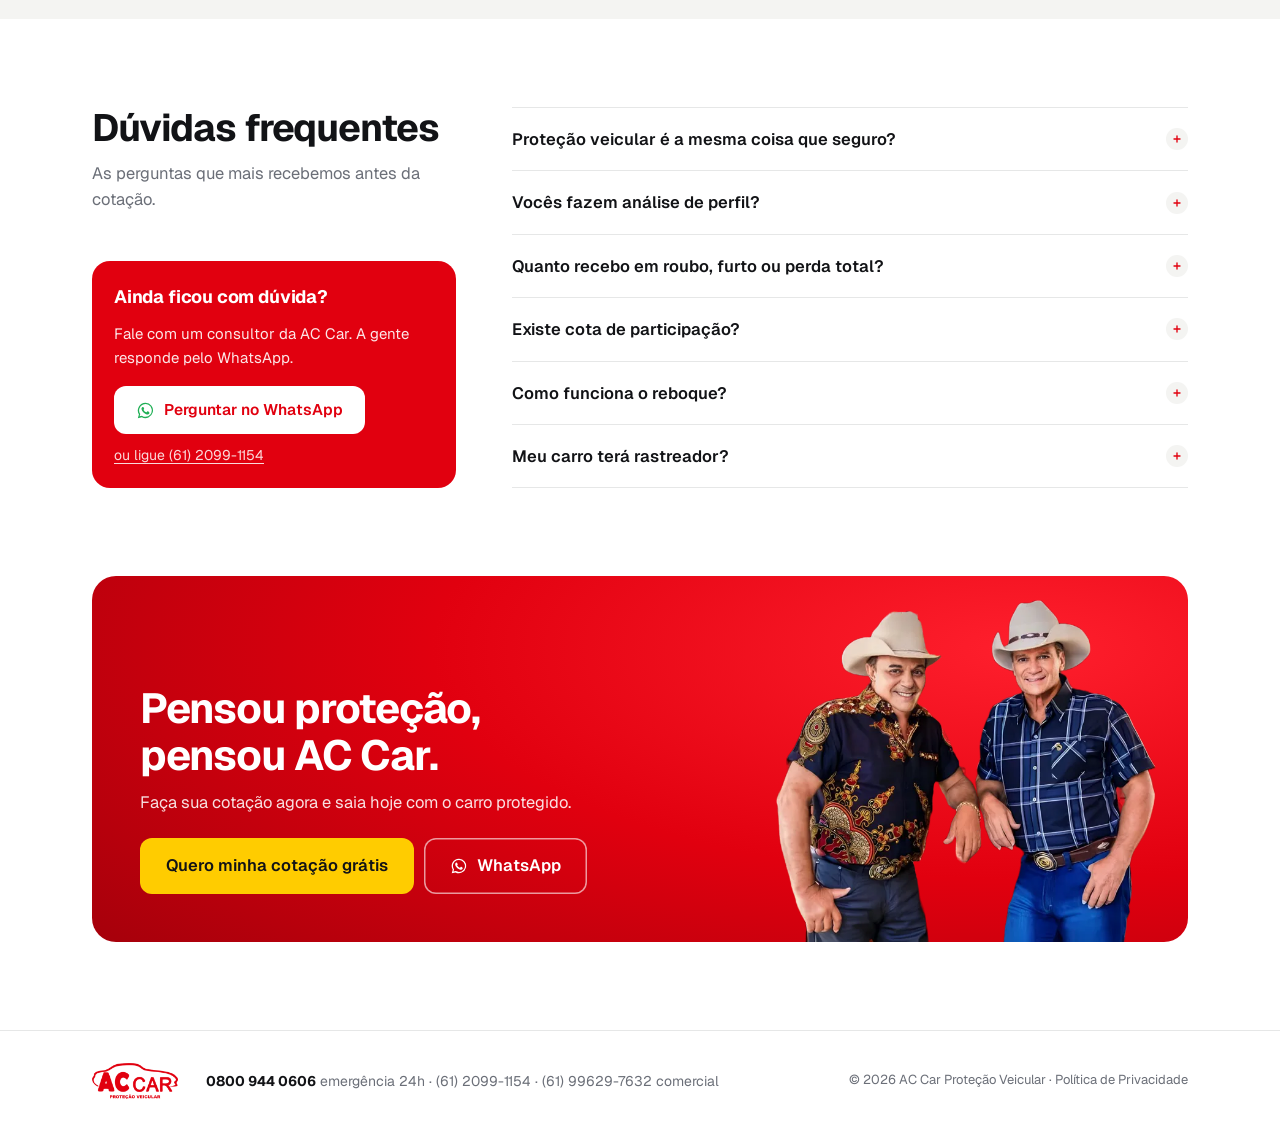
==== commit 8121696e: "Add YouTube Shorts video in vertical format Co-Authored-By: Claude Opus 5.5 <noreply@anthropic.com>" ====
--- a/index.html
+++ b/index.html
@@ -14,7 +14,7 @@
 <link rel="preconnect" href="https://fonts.googleapis.com">
 <link rel="preconnect" href="https://fonts.gstatic.com" crossorigin>
 <link rel="stylesheet" href="https://fonts.googleapis.com/css2?family=Geist:wght@400;500;600;700;800&display=swap">
-<link rel="stylesheet" href="style.css?v=10">
+<link rel="stylesheet" href="style.css?v=11">
 </head>
 <body>
 
@@ -174,7 +174,7 @@
         </ul>
         <a class="btn btn-white" href="#cotacao" data-track="accar_cta_click" data-location="video">Fazer minha cotação</a>
       </div>
-      <div class="video" data-video-id="">
+      <div class="video video-short" data-video-id="E_hGtP4i5gk">
         <button class="video-poster" type="button" aria-label="Assistir ao vídeo da AC Car">
           <span class="play"><svg class="ic"><use href="#i-play"/></svg></span>
           <span class="video-soon">Vídeo em breve</span>
@@ -363,6 +363,6 @@
   <a class="dock-wa" href="https://wa.me/5561996297632?text=Ol%C3%A1!%20Vim%20pelo%20site%20e%20quero%20uma%20cota%C3%A7%C3%A3o%20de%20prote%C3%A7%C3%A3o%20veicular." target="_blank" rel="noopener" aria-label="Falar no WhatsApp" data-track="accar_whatsapp_click" data-location="dock_mobile"><svg class="ic"><use href="#i-wa"/></svg></a>
 </div>
 
-<script src="main.js?v=3"></script>
+<script src="main.js?v=4"></script>
 </body>
 </html>
--- a/style.css
+++ b/style.css
@@ -551,3 +551,8 @@
   .faq summary{ padding:15px 0; }
   .final-copy{ padding:28px 22px; }
 }
+
+/* vídeo vertical (Shorts) */
+.video.video-short{ aspect-ratio:9 / 16; width:min(100%, 340px); justify-self:center; margin-inline:auto; }
+@media (min-width:960px){ .watch-grid{ grid-template-columns:minmax(0,1fr) auto; } .video.video-short{ width:340px; } }
+@media (max-width:620px){ .video.video-short{ width:min(100%, 300px); } }
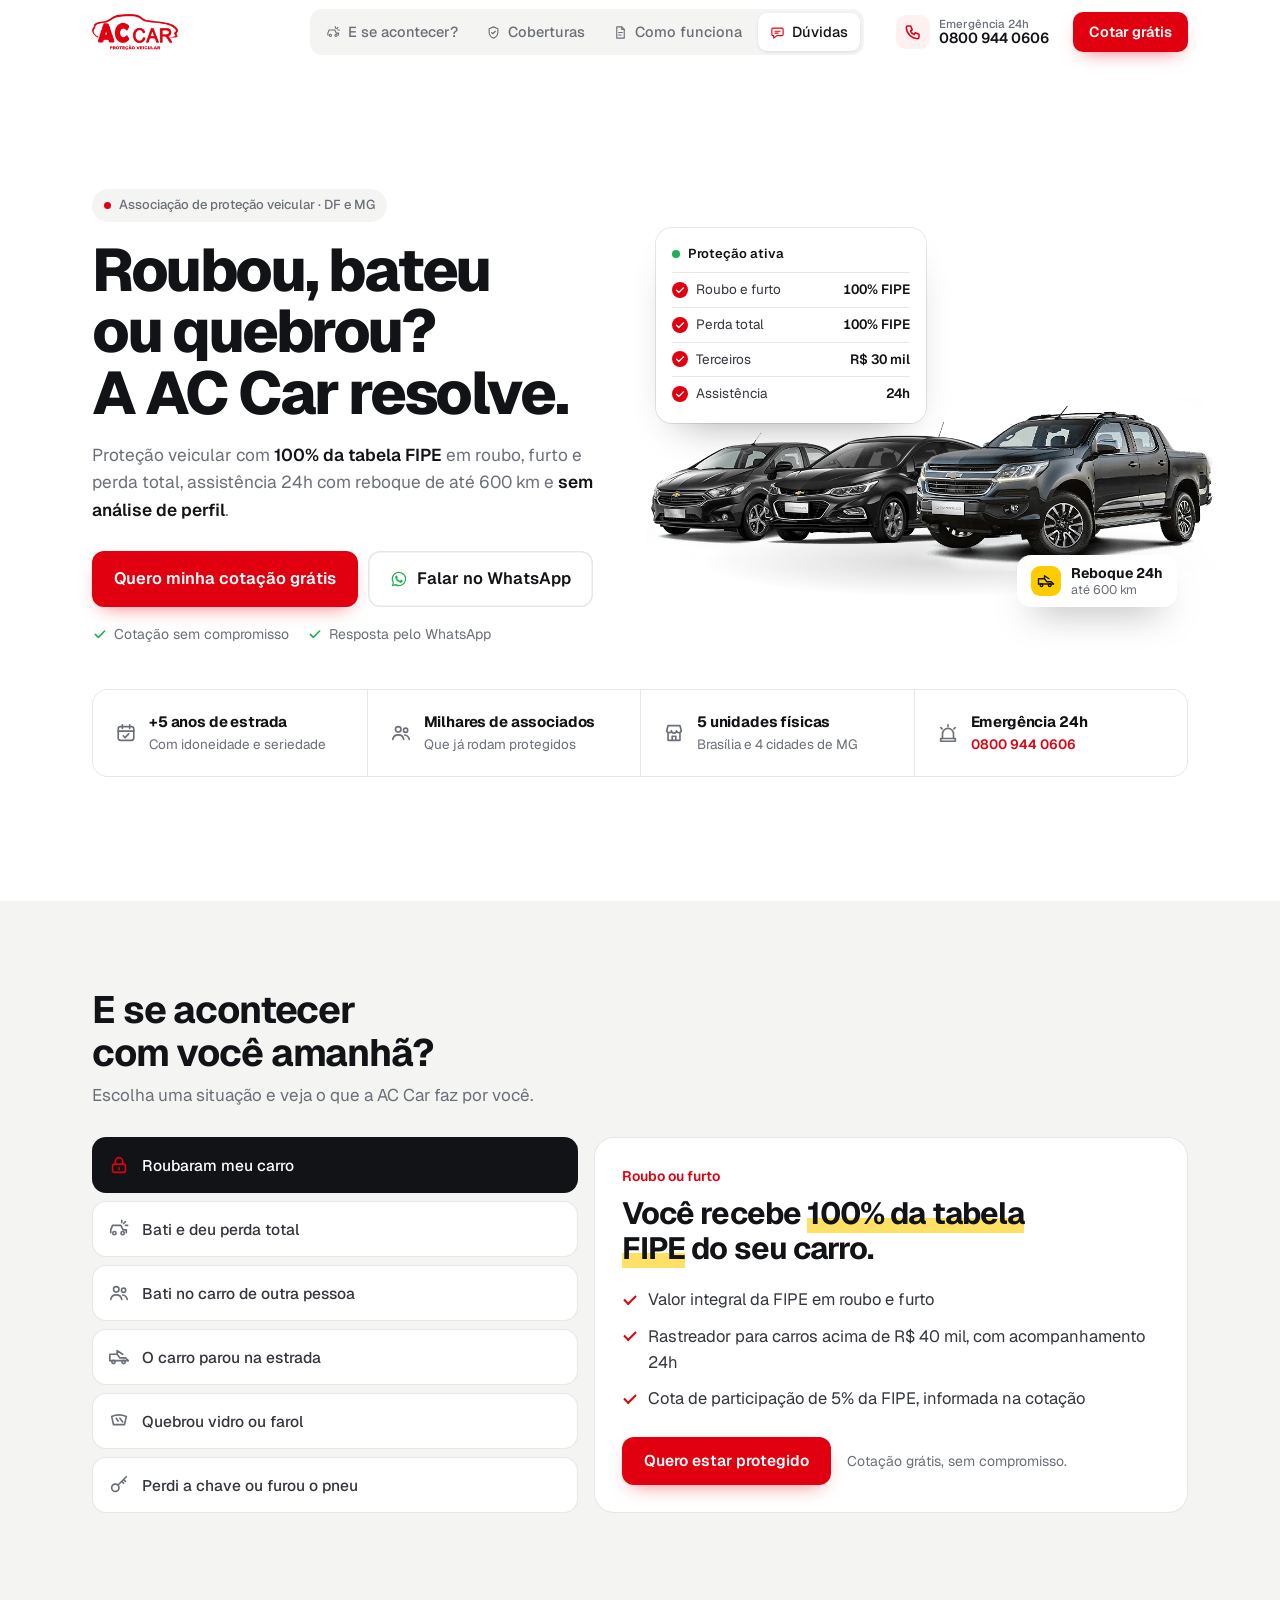
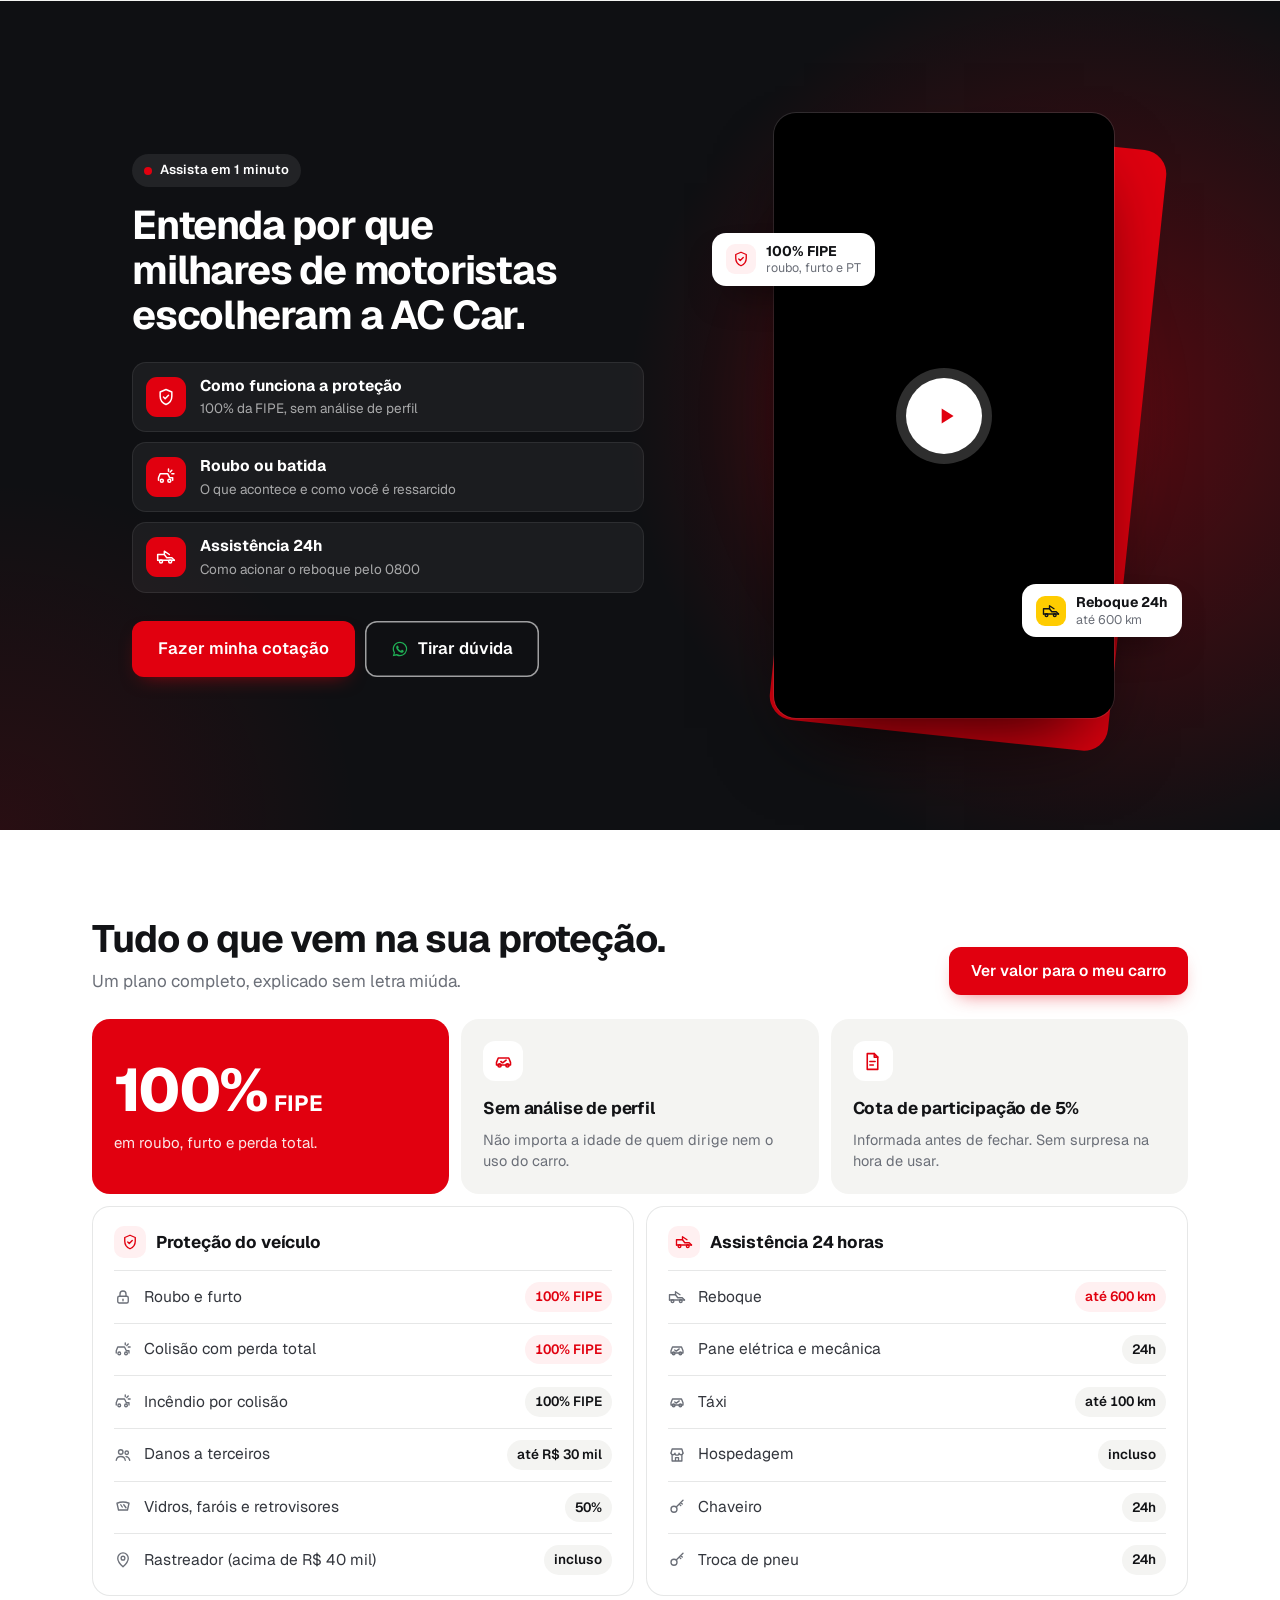
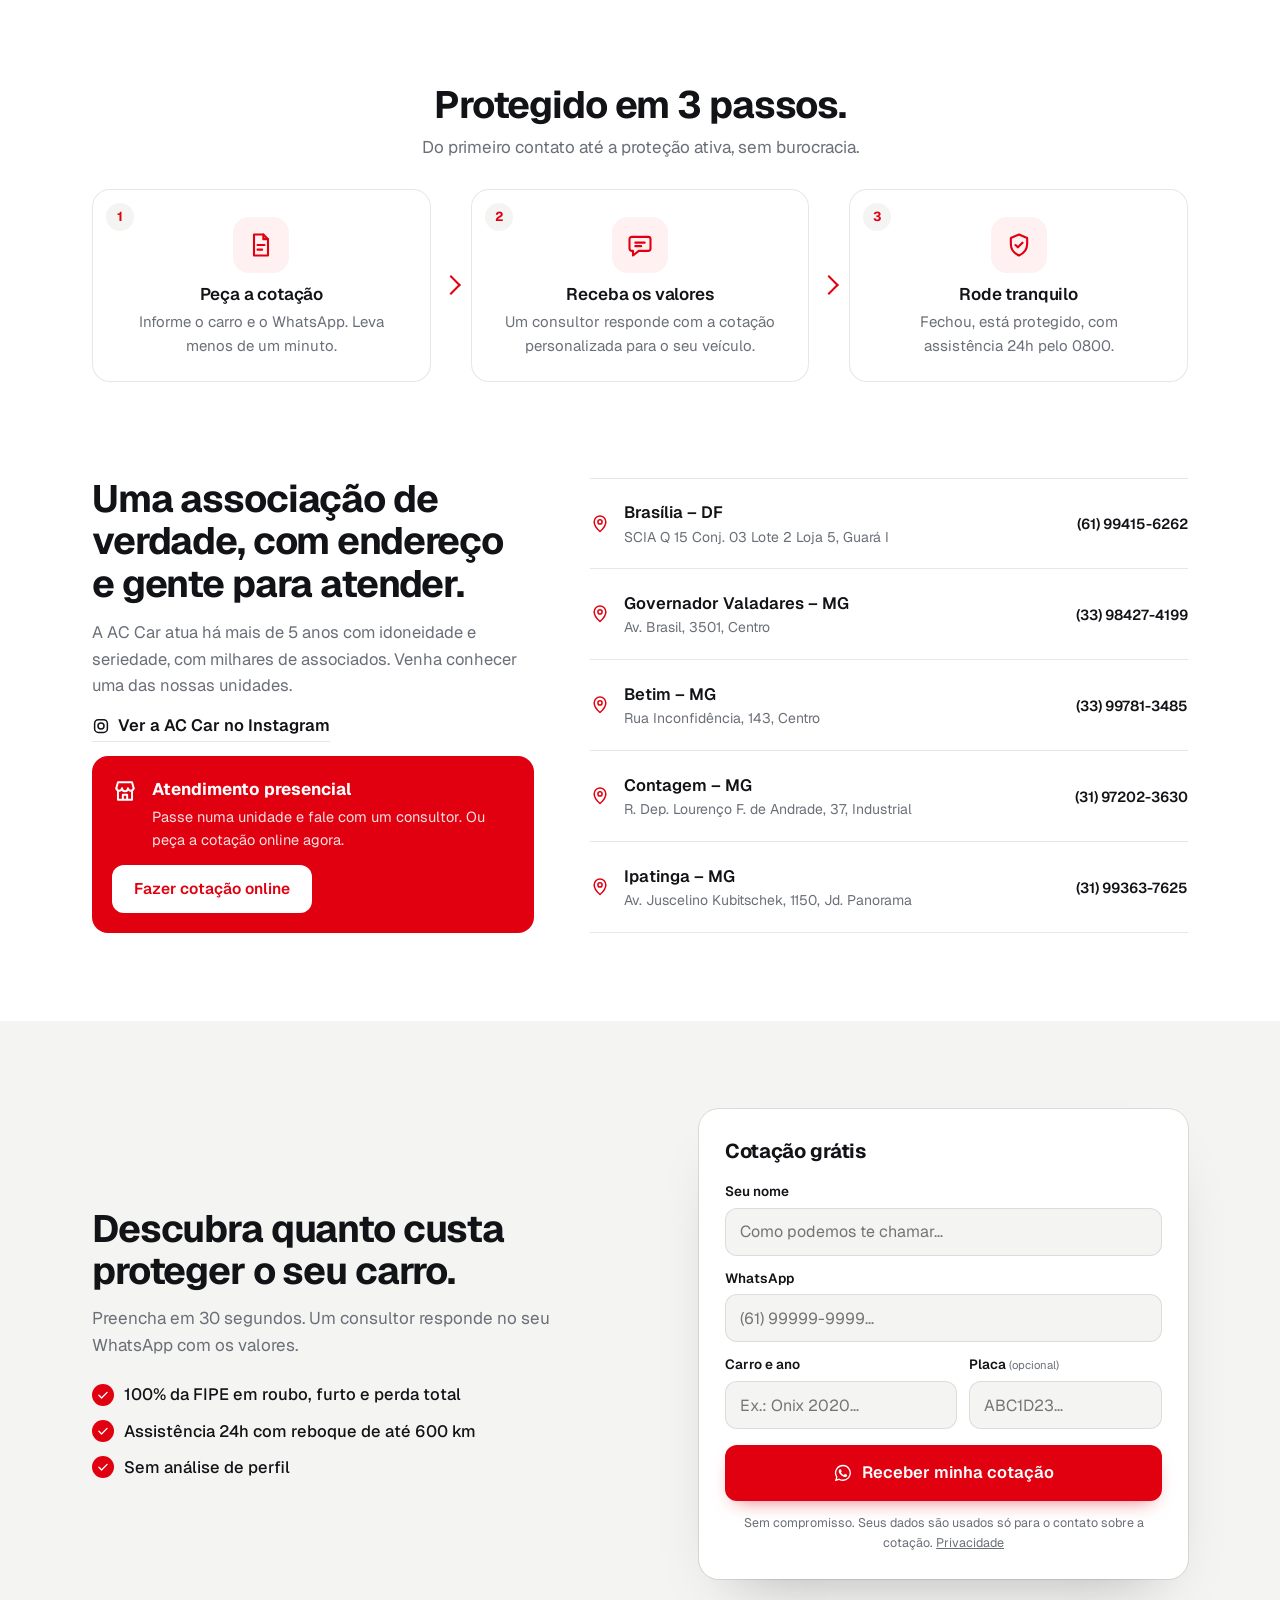
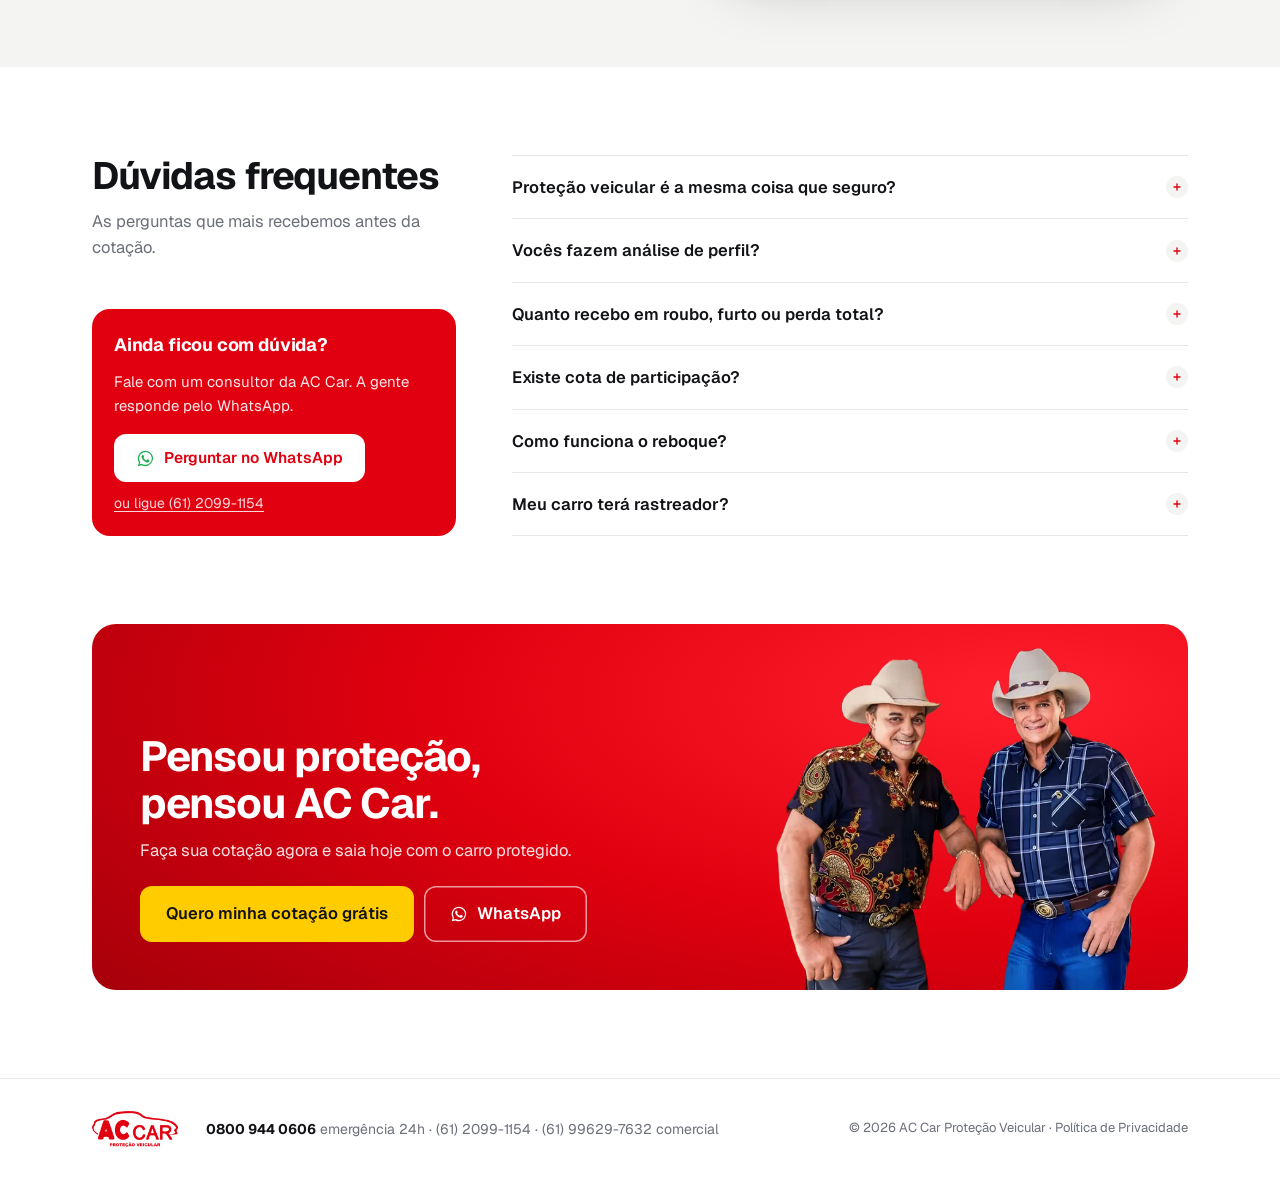
==== commit 0e323505: "Livelier video section: glow, tilted red card, floating chips, icon list, two CTAs Co-Authored-By: C" ====
--- a/index.html
+++ b/index.html
@@ -14,7 +14,7 @@
 <link rel="preconnect" href="https://fonts.googleapis.com">
 <link rel="preconnect" href="https://fonts.gstatic.com" crossorigin>
 <link rel="stylesheet" href="https://fonts.googleapis.com/css2?family=Geist:wght@400;500;600;700;800&display=swap">
-<link rel="stylesheet" href="style.css?v=11">
+<link rel="stylesheet" href="style.css?v=12">
 </head>
 <body>
 
@@ -166,19 +166,29 @@
   <section class="watch" aria-labelledby="watch-title">
     <div class="wrap watch-grid">
       <div class="watch-copy">
-        <h2 id="watch-title">Em um minuto, entenda por que milhares de motoristas escolheram a AC&nbsp;Car.</h2>
+        <p class="watch-tag"><span class="live-dot" aria-hidden="true"></span>Assista em 1 minuto</p>
+        <h2 id="watch-title">Entenda por que milhares de motoristas escolheram a AC&nbsp;Car.</h2>
         <ul class="watch-list">
-          <li>Como funciona a proteção veicular</li>
-          <li>O que acontece em caso de roubo ou batida</li>
-          <li>Como acionar a assistência 24h</li>
+          <li><span class="wl-ic"><svg class="ic"><use href="#i-shield"/></svg></span><div><b>Como funciona a proteção</b><span>100% da FIPE, sem análise de perfil</span></div></li>
+          <li><span class="wl-ic"><svg class="ic"><use href="#s-crash"/></svg></span><div><b>Roubo ou batida</b><span>O que acontece e como você é ressarcido</span></div></li>
+          <li><span class="wl-ic"><svg class="ic"><use href="#s-tow"/></svg></span><div><b>Assistência 24h</b><span>Como acionar o reboque pelo 0800</span></div></li>
         </ul>
-        <a class="btn btn-white" href="#cotacao" data-track="accar_cta_click" data-location="video">Fazer minha cotação</a>
-      </div>
-      <div class="video video-short" data-video-id="E_hGtP4i5gk">
-        <button class="video-poster" type="button" aria-label="Assistir ao vídeo da AC Car">
-          <span class="play"><svg class="ic"><use href="#i-play"/></svg></span>
-          <span class="video-soon">Vídeo em breve</span>
-        </button>
+        <div class="watch-cta">
+          <a class="btn btn-red btn-lg" href="#cotacao" data-track="accar_cta_click" data-location="video">Fazer minha cotação</a>
+          <a class="btn btn-onred btn-lg" href="https://wa.me/5561996297632?text=Ol%C3%A1!%20Vi%20o%20v%C3%ADdeo%20no%20site%20e%20quero%20uma%20cota%C3%A7%C3%A3o." target="_blank" rel="noopener" data-track="accar_whatsapp_click" data-location="video"><svg class="ic ic-wa"><use href="#i-wa"/></svg> Tirar dúvida</a>
+        </div>
+      </div>
+      <div class="watch-media">
+        <span class="media-glow" aria-hidden="true"></span>
+        <span class="media-card" aria-hidden="true"></span>
+        <div class="video video-short" data-video-id="E_hGtP4i5gk">
+          <button class="video-poster" type="button" aria-label="Assistir ao vídeo da AC Car">
+            <span class="play"><svg class="ic"><use href="#i-play"/></svg></span>
+            <span class="video-soon">Vídeo em breve</span>
+          </button>
+        </div>
+        <p class="chip-float chip-a" aria-hidden="true"><svg class="ic"><use href="#i-shield"/></svg><span><b>100% FIPE</b>roubo, furto e PT</span></p>
+        <p class="chip-float chip-b" aria-hidden="true"><svg class="ic"><use href="#s-tow"/></svg><span><b>Reboque 24h</b>até 600 km</span></p>
       </div>
     </div>
   </section>
--- a/style.css
+++ b/style.css
@@ -556,3 +556,46 @@
 .video.video-short{ aspect-ratio:9 / 16; width:min(100%, 340px); justify-self:center; margin-inline:auto; }
 @media (min-width:960px){ .watch-grid{ grid-template-columns:minmax(0,1fr) auto; } .video.video-short{ width:340px; } }
 @media (max-width:620px){ .video.video-short{ width:min(100%, 300px); } }
+
+/* ================= vídeo mais vivo ================= */
+.watch{ position:relative; overflow:hidden; background:radial-gradient(60% 90% at 85% 50%, rgba(225,0,15,.35) 0%, rgba(225,0,15,0) 60%), radial-gradient(40% 60% at 0% 100%, rgba(225,0,15,.12), transparent 70%), #0F1013; }
+@media (min-width:960px){ .watch-grid{ grid-template-columns:minmax(0, 1fr) auto; gap:96px; max-width:1080px; } }
+.watch-tag{ display:inline-flex; align-items:center; gap:8px; margin-bottom:16px; padding:6px 12px; border-radius:999px; background:rgba(255,255,255,.08); font-size:13px; font-weight:600; color:#fff; }
+.live-dot{ width:8px; height:8px; border-radius:50%; background:var(--red); box-shadow:0 0 0 0 rgba(225,0,15,.6); animation:live 1.8s infinite; }
+@keyframes live{ 70%{ box-shadow:0 0 0 8px rgba(225,0,15,0); } 100%{ box-shadow:0 0 0 0 rgba(225,0,15,0); } }
+.watch h2{ font-size:clamp(28px, 3.2vw, 40px); }
+.watch .watch-list{ display:grid; gap:10px; margin:24px 0 28px; }
+.watch .watch-list li{ display:flex; align-items:center; gap:14px; padding:12px 14px; border-radius:14px; background:rgba(255,255,255,.05); box-shadow:inset 0 0 0 1px rgba(255,255,255,.08); transition:background-color .2s, transform .2s var(--ease); }
+.watch .watch-list li:hover{ background:rgba(255,255,255,.09); transform:translateX(4px); }
+.watch .watch-list li::before{ display:none; }
+.wl-ic{ flex:none; display:grid; place-items:center; width:40px; height:40px; border-radius:11px; background:var(--red); color:#fff; }
+.wl-ic .ic{ width:20px; height:20px; }
+.watch .watch-list b{ display:block; color:#fff; font-size:15.5px; }
+.watch .watch-list span:not(.wl-ic){ display:block; font-size:13.5px; color:rgba(255,255,255,.62); }
+.watch-cta{ display:flex; flex-wrap:wrap; gap:10px; }
+@media (max-width:560px){ .watch-cta .btn{ width:100%; } }
+
+.watch-media{ position:relative; justify-self:center; padding:24px 34px; }
+.media-glow{ position:absolute; inset:10% 0; border-radius:50%; background:radial-gradient(closest-side, rgba(225,0,15,.55), rgba(225,0,15,0)); filter:blur(30px); }
+.media-card{ position:absolute; left:58px; right:10px; top:44px; bottom:4px; border-radius:24px; background:var(--red); transform:rotate(6deg); }
+.watch-media .video{ position:relative; z-index:1; box-shadow:0 40px 80px -30px rgba(0,0,0,.9), 0 0 0 1px rgba(255,255,255,.12); border-radius:22px; }
+.watch-media .play{ animation:pulsebtn 2.4s infinite; }
+@keyframes pulsebtn{ 0%{ box-shadow:0 0 0 0 rgba(255,255,255,.45); } 70%{ box-shadow:0 0 0 18px rgba(255,255,255,0); } 100%{ box-shadow:0 0 0 0 rgba(255,255,255,0); } }
+.chip-float{ position:absolute; z-index:2; display:flex; align-items:center; gap:10px; padding:10px 14px; border-radius:14px; background:#fff; box-shadow:0 18px 36px -16px rgba(0,0,0,.6); animation:floaty 5s ease-in-out infinite; }
+.chip-float .ic{ width:30px; height:30px; padding:6px; border-radius:9px; background:var(--red-tint); color:var(--red); }
+.chip-float span{ display:grid; font-size:12.5px; line-height:1.25; color:var(--muted); }
+.chip-float b{ font-size:14px; color:var(--ink); }
+.chip-a{ left:-28px; top:22%; }
+.chip-b{ right:-34px; bottom:16%; animation-delay:-2.5s; }
+.chip-b .ic{ background:var(--yellow); color:var(--ink); }
+@keyframes floaty{ 50%{ transform:translateY(-8px); } }
+@media (max-width:620px){
+  .watch-media{ padding:16px 20px 8px; }
+  .media-card{ left:40px; right:4px; }
+  .chip-a{ left:-6px; top:14%; }
+  .chip-b{ right:-6px; bottom:10%; }
+  .watch .watch-list{ display:grid; }
+}
+@media (prefers-reduced-motion:reduce){ .chip-float, .watch-media .play, .live-dot{ animation:none; } }
+@media (max-width:959px){ .watch-media{ width:min(100%, 340px); } .watch-media .video.video-short{ width:100%; } }
+@media (max-width:620px){ .chip-float{ padding:8px 10px; } .chip-float .ic{ width:26px; height:26px; } .chip-float span{ font-size:11.5px; } .chip-float b{ font-size:13px; } }
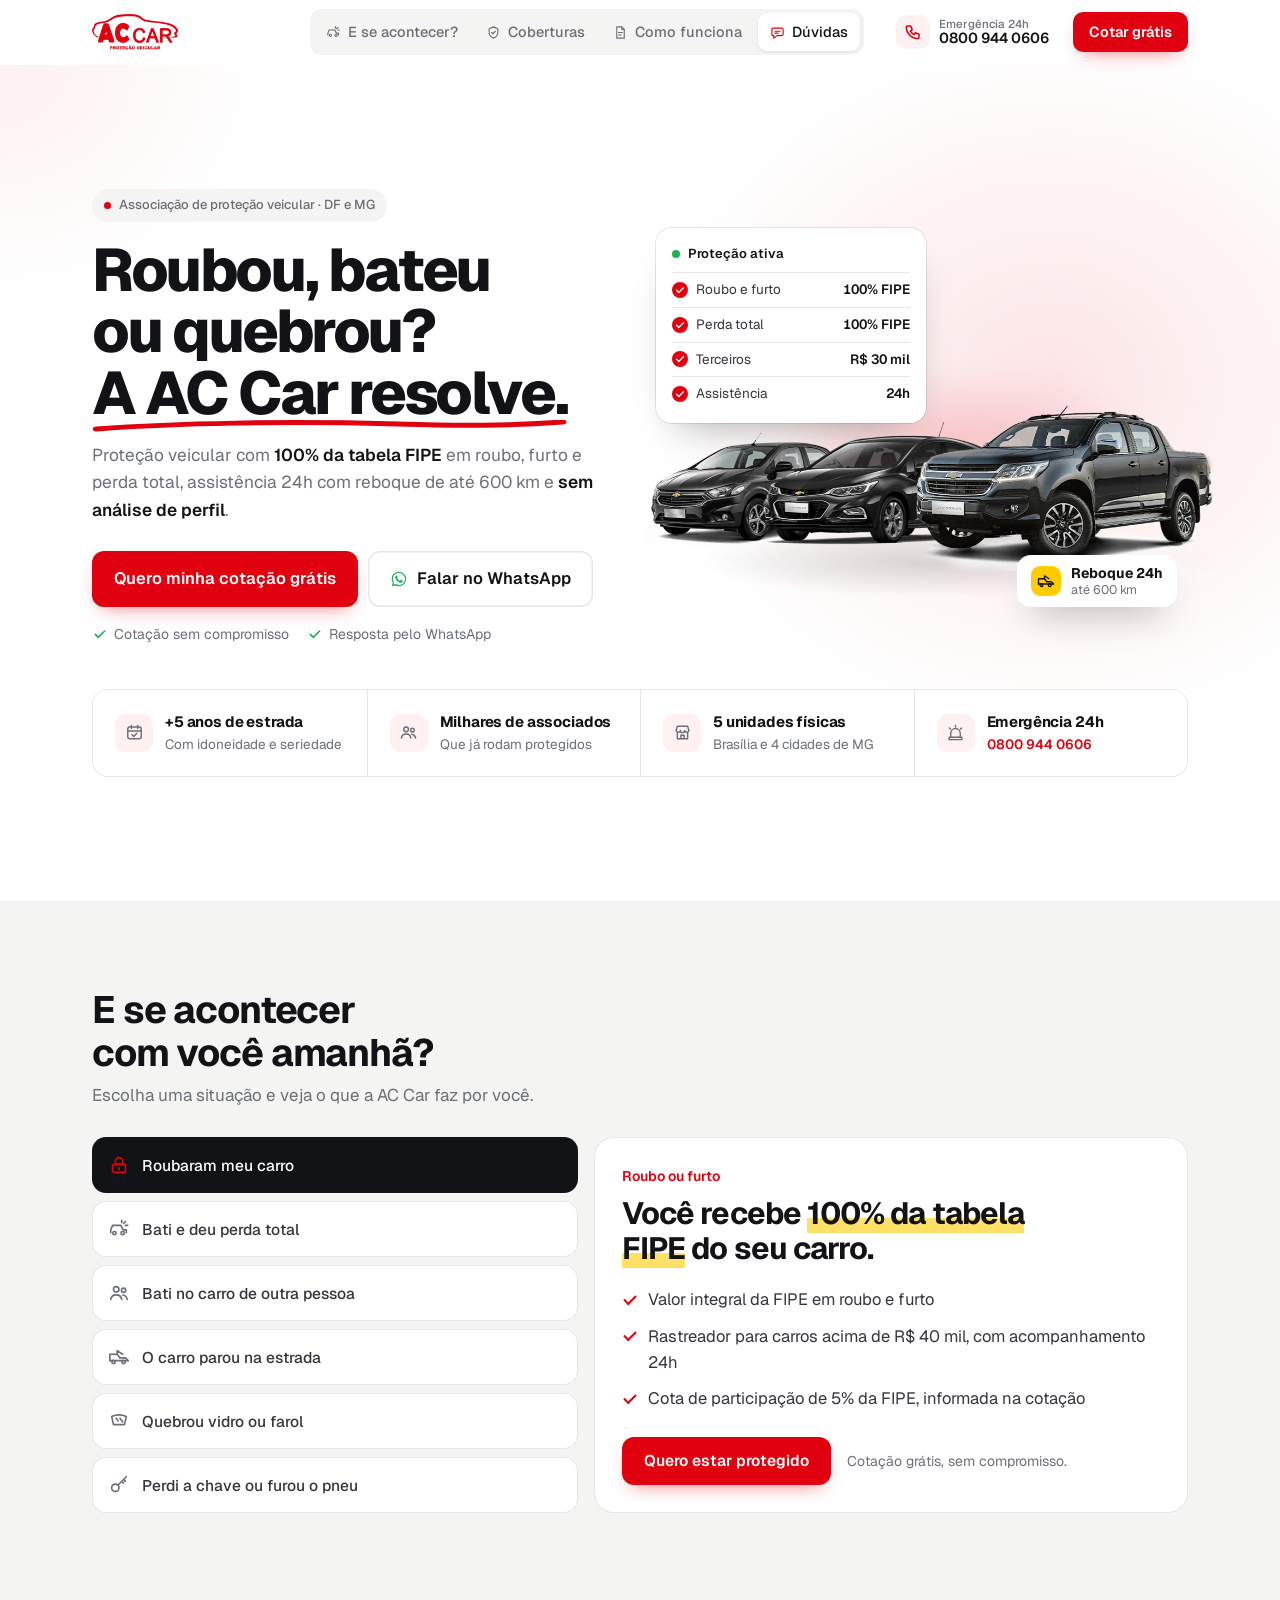
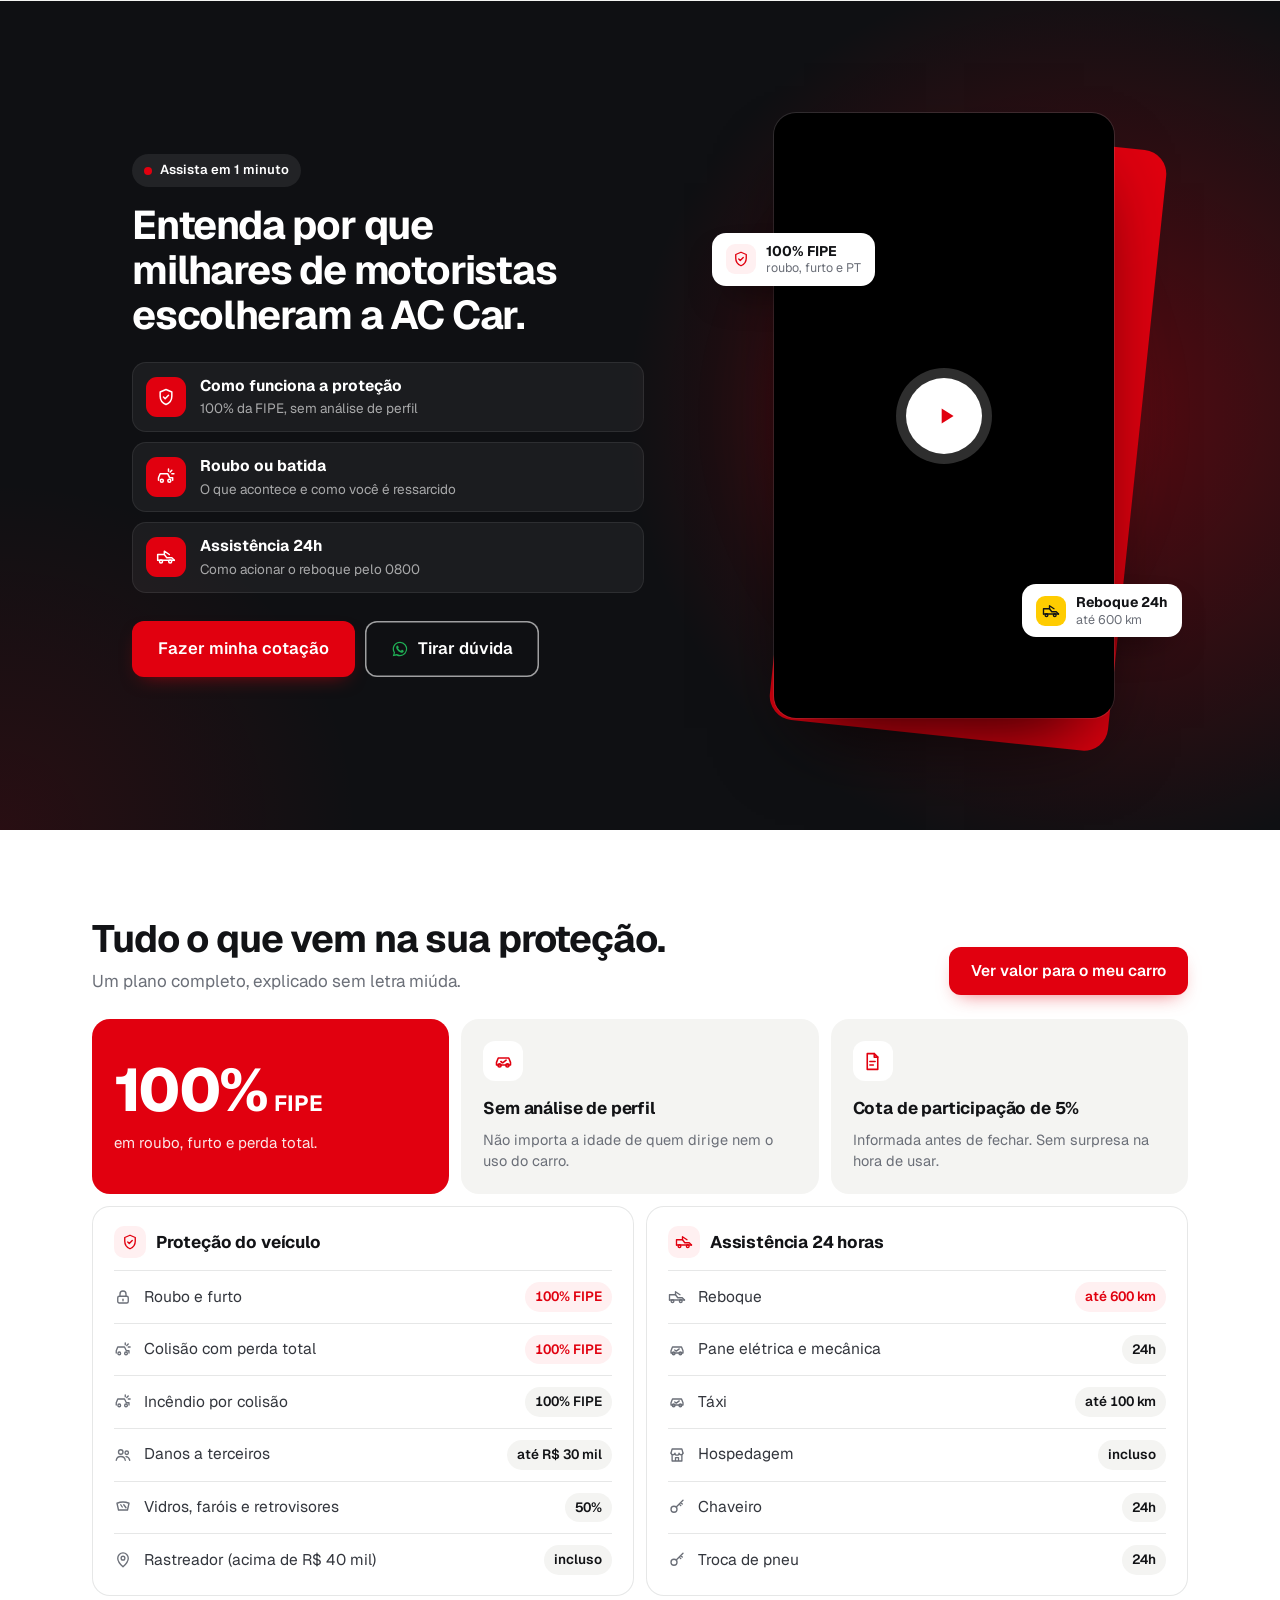
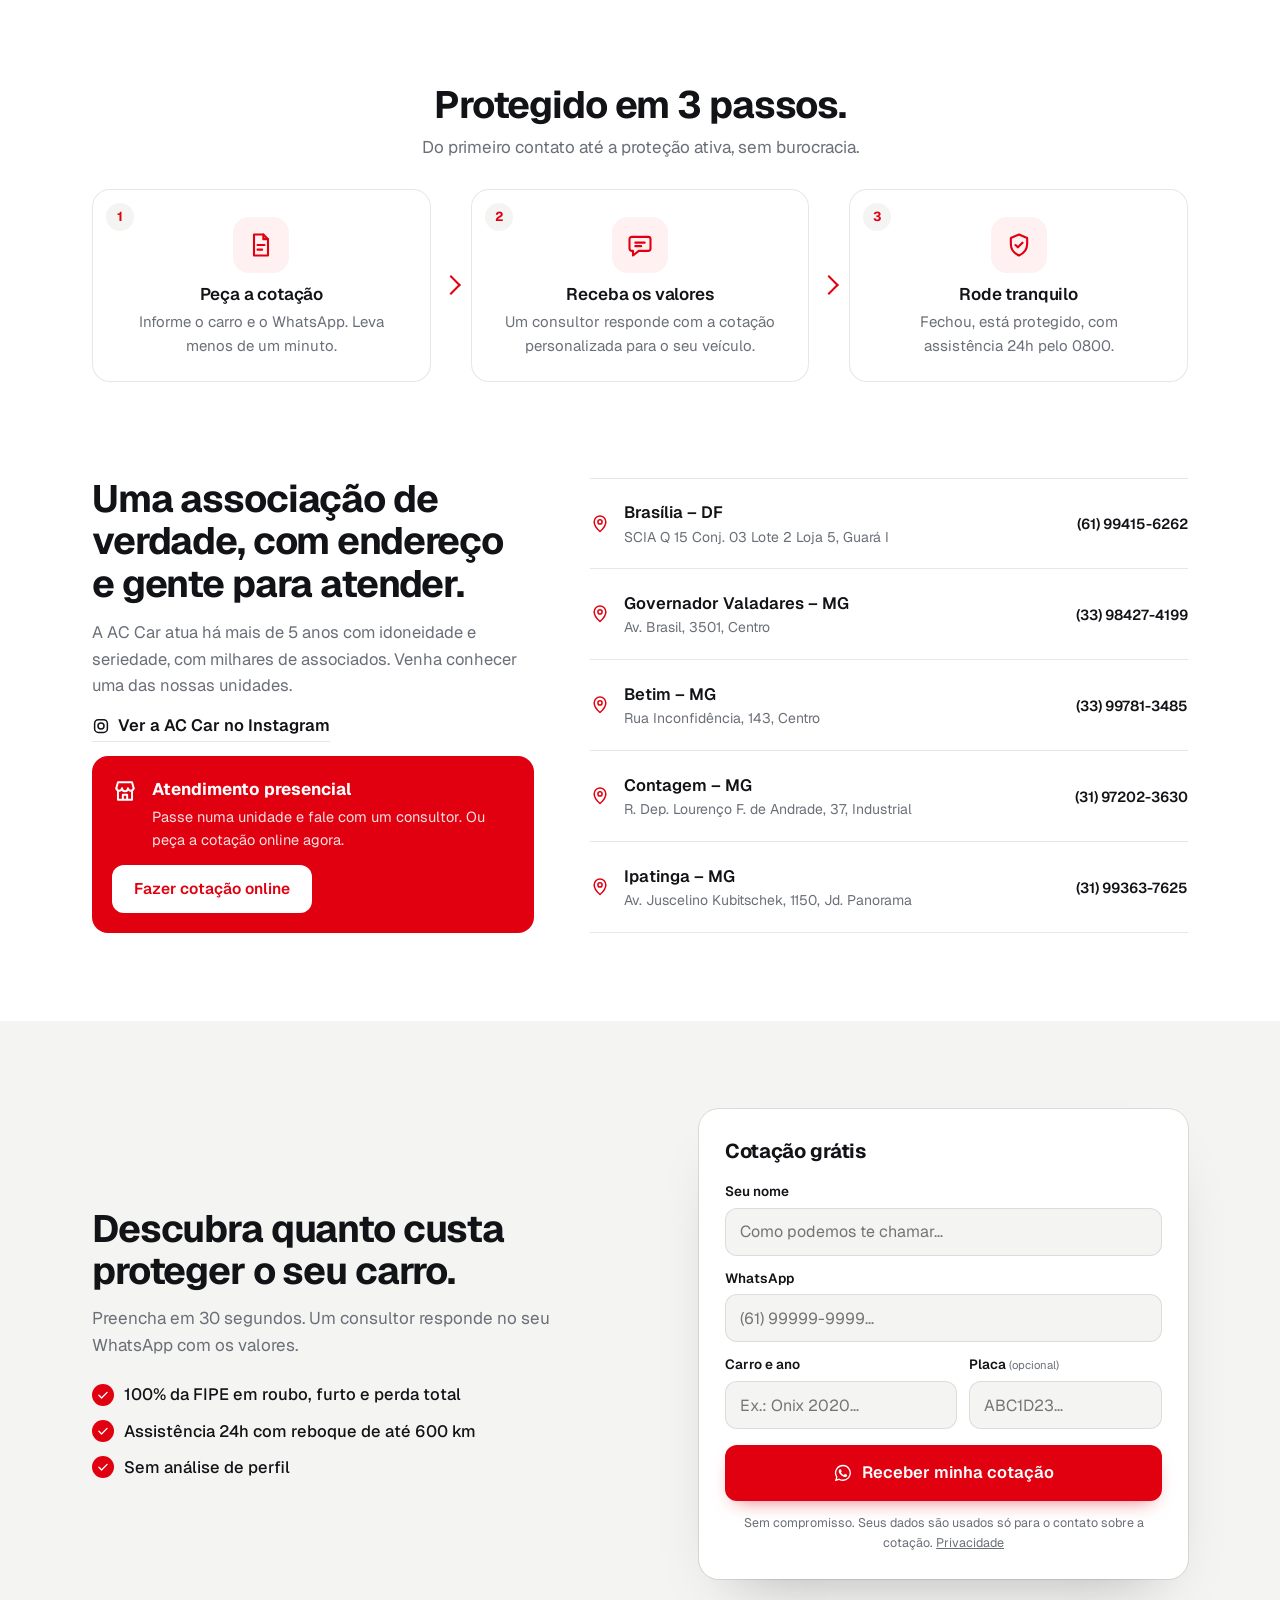
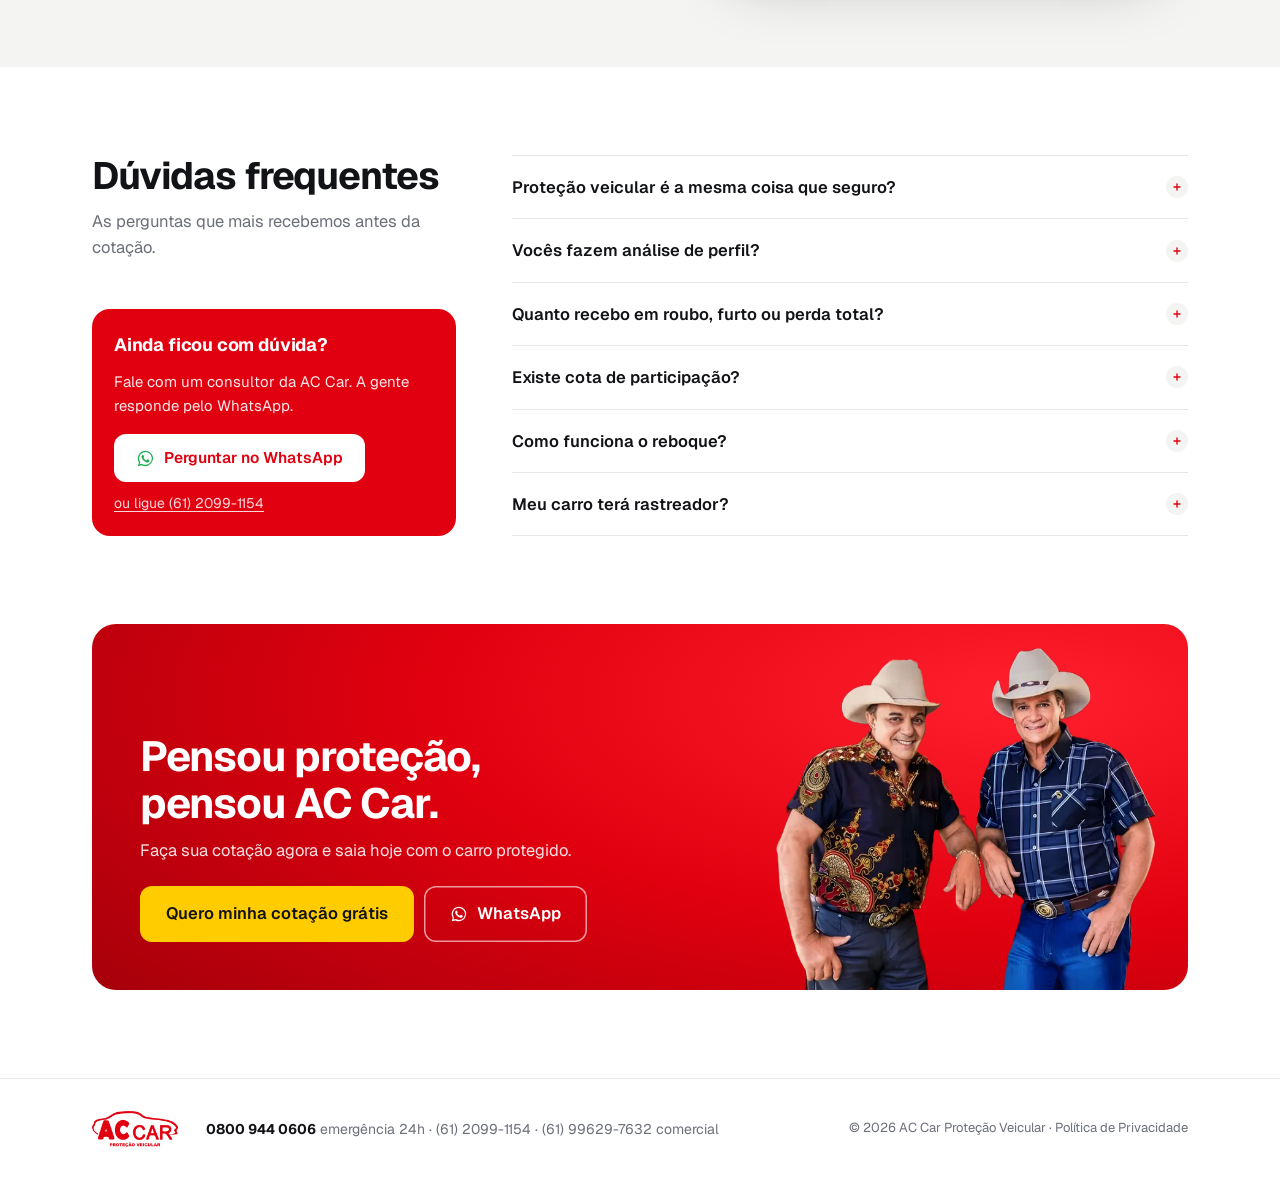
==== commit e11456d5: "Livelier hero, kept clean: soft glow, title underline, car entrance, floating chips Co-Authored-By: " ====
--- a/index.html
+++ b/index.html
@@ -14,7 +14,7 @@
 <link rel="preconnect" href="https://fonts.googleapis.com">
 <link rel="preconnect" href="https://fonts.gstatic.com" crossorigin>
 <link rel="stylesheet" href="https://fonts.googleapis.com/css2?family=Geist:wght@400;500;600;700;800&display=swap">
-<link rel="stylesheet" href="style.css?v=12">
+<link rel="stylesheet" href="style.css?v=14">
 </head>
 <body>
 
@@ -66,7 +66,7 @@
     <div class="wrap hero-grid">
       <div class="hero-copy">
         <p class="hero-pill"><span class="dot" aria-hidden="true"></span>Associação de proteção veicular · DF e MG</p>
-        <h1>Roubou, bateu ou quebrou? <span>A AC&nbsp;Car resolve.</span></h1>
+        <h1>Roubou, bateu ou quebrou? <span class="h1-mark">A AC&nbsp;Car resolve.<svg viewBox="0 0 300 14" preserveAspectRatio="none" aria-hidden="true"><path d="M3 9c50-6 120-8 190-5 40 2 70 2 104-2"/></svg></span></h1>
         <p class="lead">Proteção veicular com <strong>100% da tabela FIPE</strong> em roubo, furto e perda total, assistência 24h com reboque de até 600&nbsp;km e <strong>sem análise de perfil</strong>.</p>
         <div class="cta-row">
           <a class="btn btn-red btn-lg" href="#cotacao" data-track="accar_cta_click" data-location="hero">Quero minha cotação grátis</a>
@@ -80,6 +80,7 @@
 
       <div class="hero-visual">
         <span class="floor" aria-hidden="true"></span>
+        <span class="car-glow" aria-hidden="true"></span>
         <img class="hero-cars" src="assets/carros.webp" alt="Carros e picape protegidos pela AC Car" width="1052" height="317" fetchpriority="high" decoding="async">
         <div class="status" aria-label="Exemplo de proteção ativa">
           <p class="status-head"><span class="pulse" aria-hidden="true"></span>Proteção ativa</p>
--- a/style.css
+++ b/style.css
@@ -599,3 +599,36 @@
 @media (prefers-reduced-motion:reduce){ .chip-float, .watch-media .play, .live-dot{ animation:none; } }
 @media (max-width:959px){ .watch-media{ width:min(100%, 340px); } .watch-media .video.video-short{ width:100%; } }
 @media (max-width:620px){ .chip-float{ padding:8px 10px; } .chip-float .ic{ width:26px; height:26px; } .chip-float span{ font-size:11.5px; } .chip-float b{ font-size:13px; } }
+
+/* ================= topo mais vivo ================= */
+.hero{ position:relative; background:radial-gradient(45% 60% at 82% 38%, rgba(225,0,15,.10), transparent 70%), radial-gradient(30% 40% at 0% 0%, rgba(225,0,15,.06), transparent 70%), #fff; }
+.hero::before{ content:''; position:absolute; inset:0; pointer-events:none; background-image:linear-gradient(rgba(18,19,22,.035) 1px, transparent 1px), linear-gradient(90deg, rgba(18,19,22,.035) 1px, transparent 1px); background-size:44px 44px; -webkit-mask-image:radial-gradient(70% 70% at 70% 40%, #000 20%, transparent 75%); mask-image:radial-gradient(70% 70% at 70% 40%, #000 20%, transparent 75%); }
+.hero > *{ position:relative; }
+.h1-mark{ position:relative; display:inline-block; }
+.h1-mark svg{ position:absolute; left:0; bottom:-10px; width:100%; height:14px; fill:none; stroke:var(--red); stroke-width:5; stroke-linecap:round; stroke-dasharray:320; stroke-dashoffset:320; animation:draw 1s .5s var(--ease) forwards; }
+@keyframes draw{ to{ stroke-dashoffset:0; } }
+.car-glow{ position:absolute; z-index:0; left:20%; right:6%; top:38%; height:38%; border-radius:50%; background:radial-gradient(closest-side, rgba(225,0,15,.28), rgba(225,0,15,0)); filter:blur(18px); }
+.speed{ position:absolute; z-index:0; left:-6%; top:46%; width:46%; height:30%; overflow:hidden; pointer-events:none; }
+.speed i{ position:absolute; left:0; height:2px; border-radius:2px; background:linear-gradient(90deg, rgba(225,0,15,0), rgba(225,0,15,.55)); animation:speed 2.4s linear infinite; }
+.speed i:nth-child(1){ top:10%; width:40%; animation-delay:0s; }
+.speed i:nth-child(2){ top:30%; width:60%; animation-delay:-.6s; }
+.speed i:nth-child(3){ top:50%; width:35%; animation-delay:-1.2s; }
+.speed i:nth-child(4){ top:70%; width:55%; animation-delay:-1.8s; }
+.speed i:nth-child(5){ top:88%; width:30%; animation-delay:-.9s; }
+@keyframes speed{ from{ transform:translateX(-110%); opacity:0; } 20%{ opacity:1; } to{ transform:translateX(220%); opacity:0; } }
+.hero-cars{ animation:drive-in .9s var(--ease) both; }
+@keyframes drive-in{ from{ transform:translateX(40px); opacity:0; } to{ transform:none; opacity:1; } }
+.badge-24{ animation:floaty 5s ease-in-out infinite; }
+.status{ animation:floaty 6s ease-in-out infinite; animation-delay:-3s; }
+.trust-ic{ display:grid; place-items:center; width:38px; height:38px; border-radius:11px; background:var(--red-tint); }
+.trust-ic .ic{ width:19px; height:19px; }
+.trust li{ transition:background-color .2s; }
+.trust li:hover{ background:#FFF7F7; }
+.trust li:hover .trust-ic{ background:var(--red); color:#fff; }
+@media (max-width:620px){ .speed{ display:none; } .status{ animation:none; } .h1-mark svg{ bottom:-6px; height:10px; } }
+@media (prefers-reduced-motion:reduce){ .speed, .hero-cars, .badge-24, .status{ animation:none; } .h1-mark svg{ animation:none; stroke-dashoffset:0; } }
+
+/* menos é mais */
+.hero::before{ display:none; }
+.speed{ display:none; }
+.car-glow{ opacity:.7; }
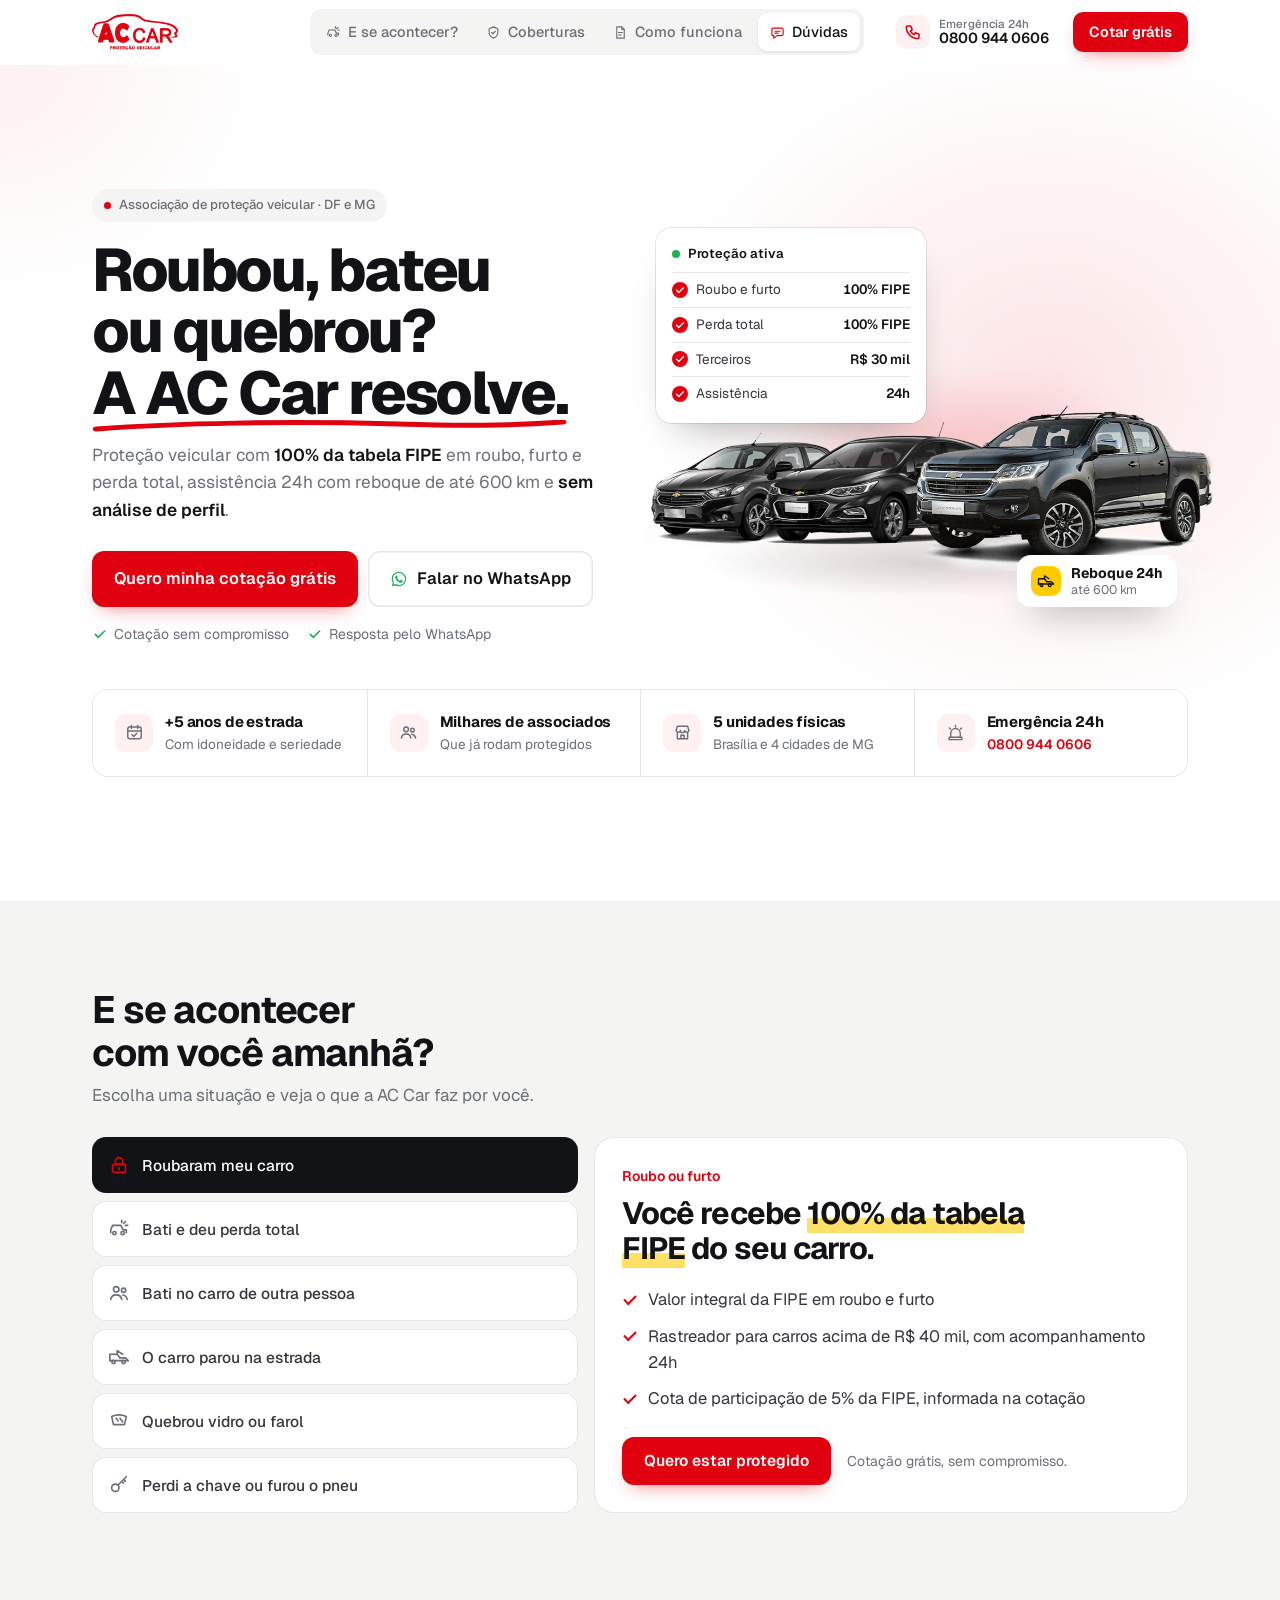
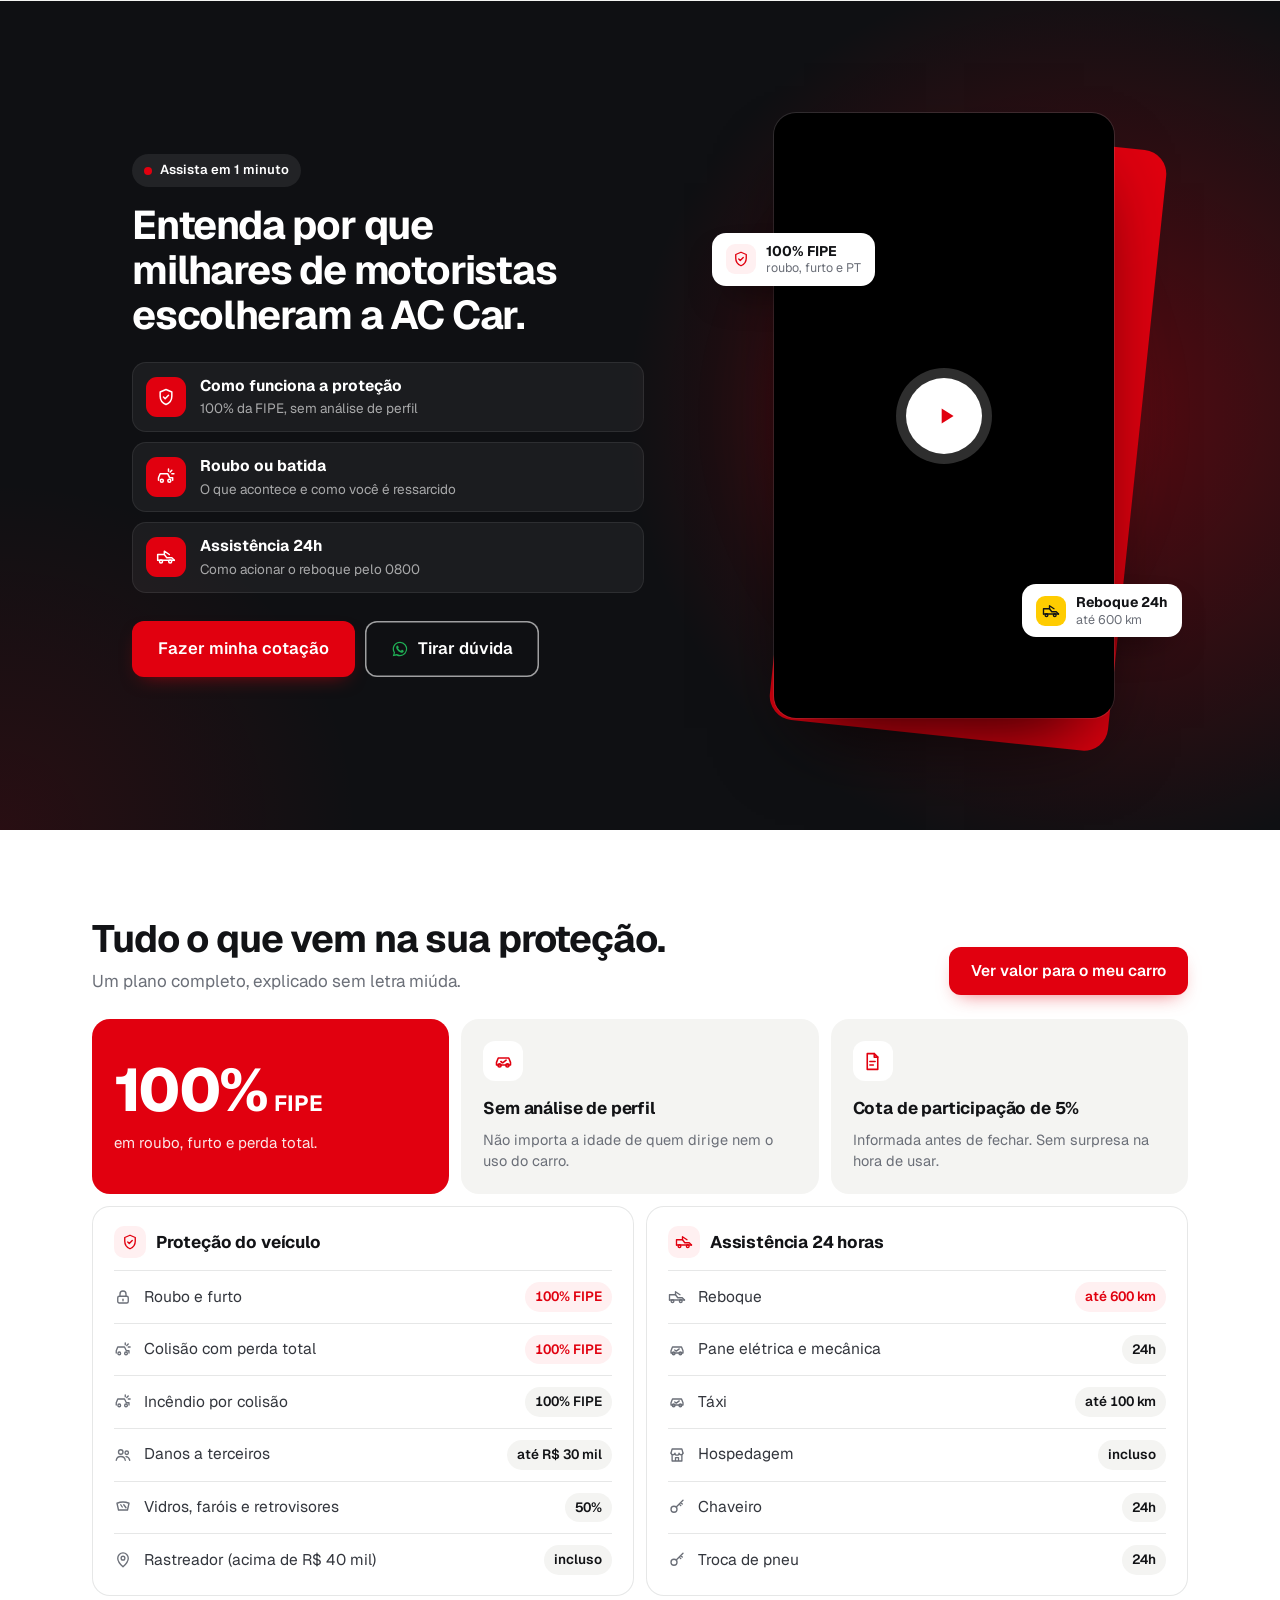
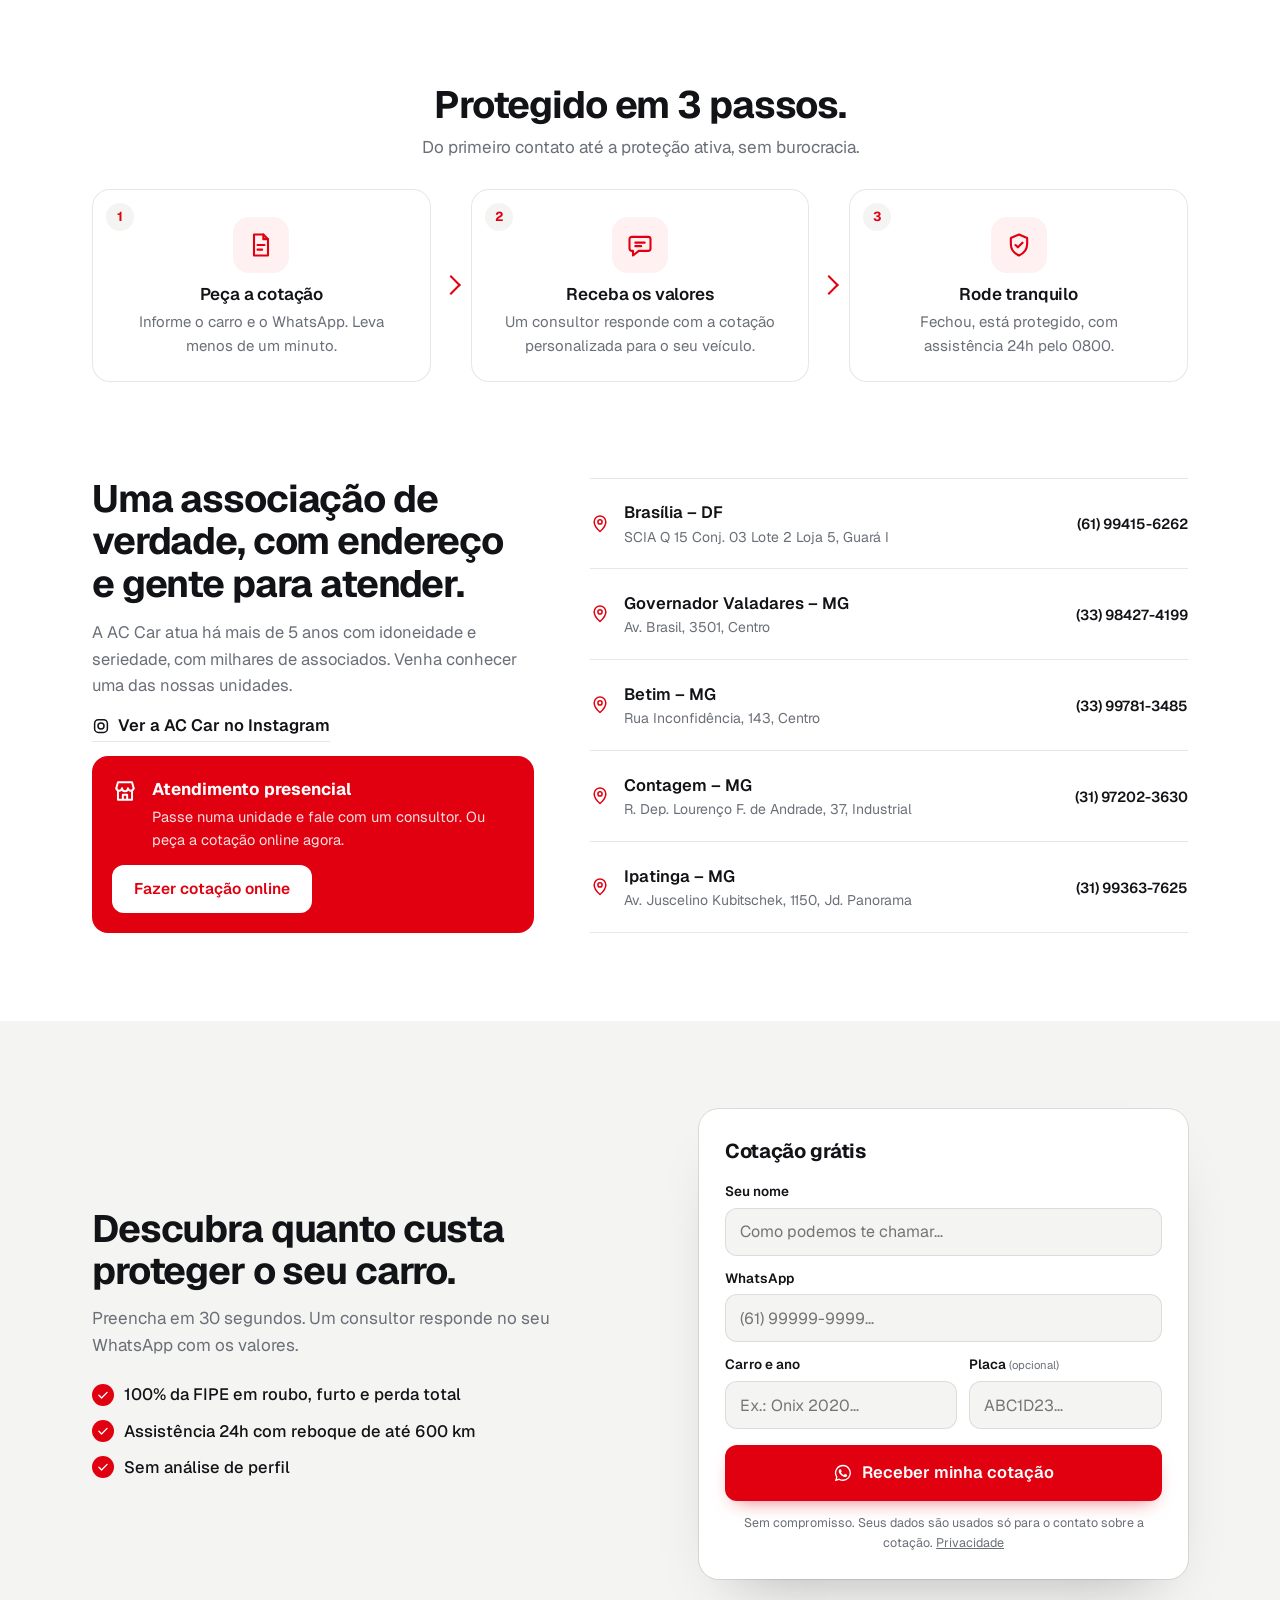
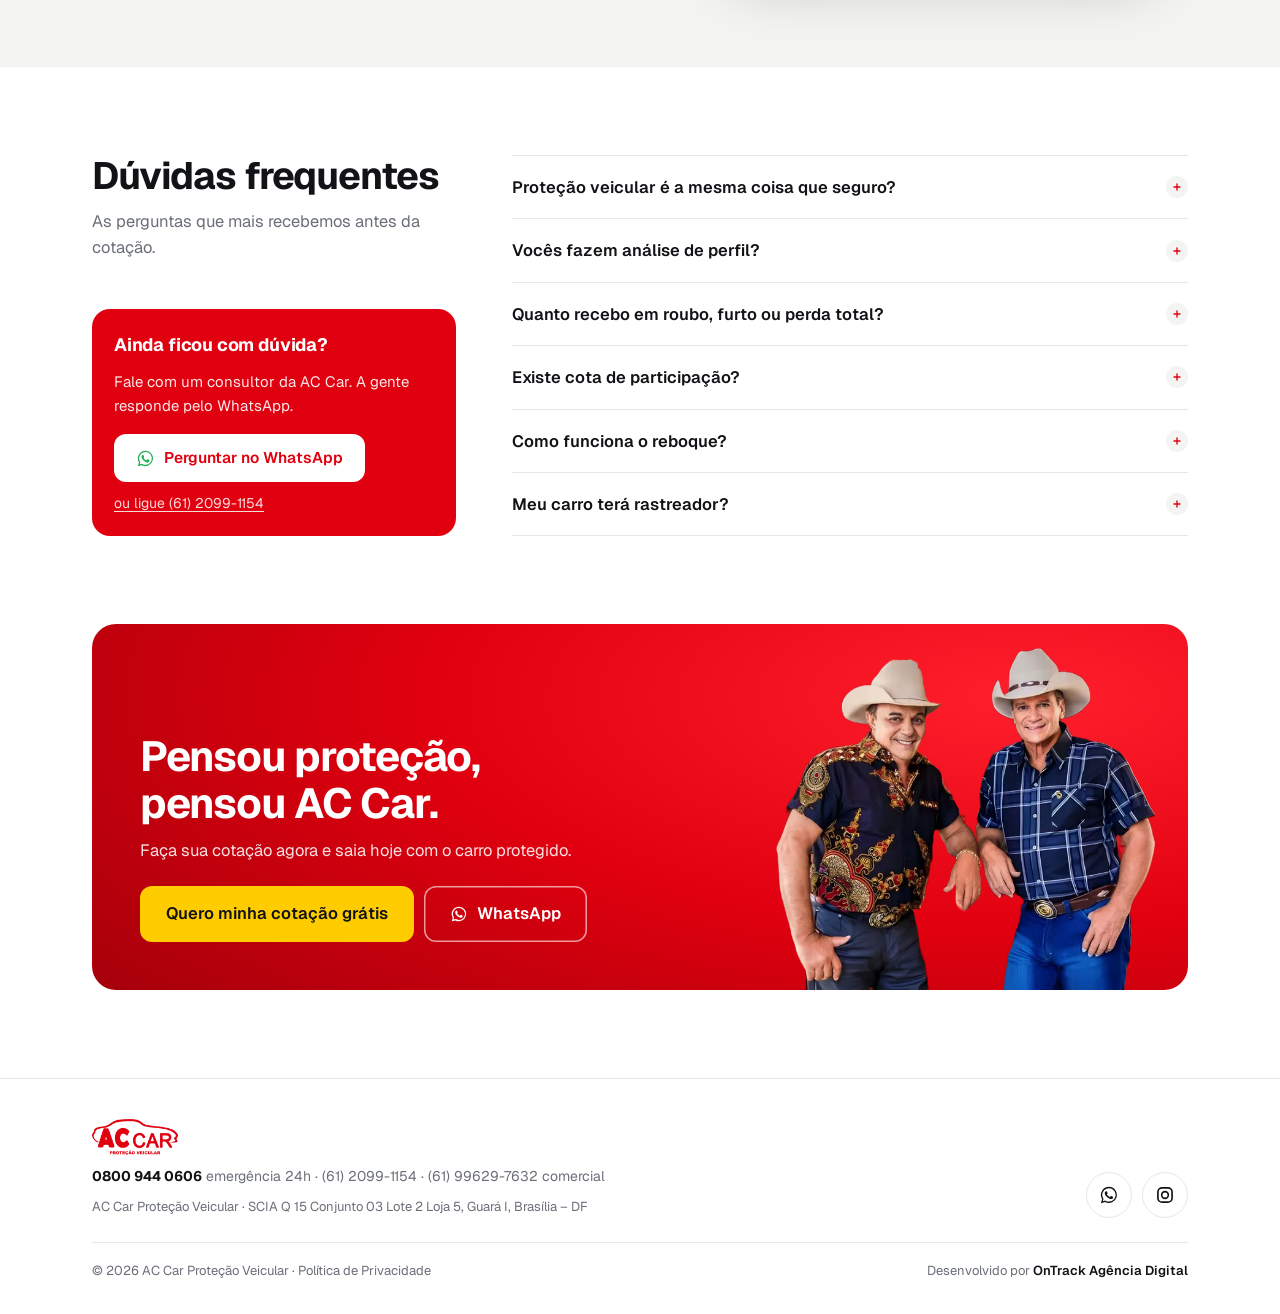
==== commit 5ad2205c: "Rodapé com WhatsApp, Instagram e crédito da OnTrack Agência Digital Co-Authored-By: Claude Opus 5.5 " ====
--- a/index.html
+++ b/index.html
@@ -14,7 +14,7 @@
 <link rel="preconnect" href="https://fonts.googleapis.com">
 <link rel="preconnect" href="https://fonts.gstatic.com" crossorigin>
 <link rel="stylesheet" href="https://fonts.googleapis.com/css2?family=Geist:wght@400;500;600;700;800&display=swap">
-<link rel="stylesheet" href="style.css?v=14">
+<link rel="stylesheet" href="style.css?v=15">
 </head>
 <body>
 
@@ -361,12 +361,22 @@
   </section>
 </main>
 
-<footer class="footer">
-  <div class="wrap footer-in">
-    <span class="logo-mark" aria-hidden="true"></span>
-    <p><a href="tel:08009440606"><b>0800 944 0606</b></a> emergência 24h · <a href="tel:+556120991154">(61) 2099-1154</a> · <a href="https://wa.me/5561996297632" target="_blank" rel="noopener">(61) 99629-7632</a> comercial</p>
-    <p class="footer-small">© <span id="ano">2026</span> AC Car Proteção Veicular · <a href="politica-de-privacidade.html">Política de Privacidade</a></p>
+<footer class="footer rod">
+  <div class="wrap rod-top">
+    <div class="rod-brand">
+      <span class="logo-mark" aria-hidden="true"></span>
+      <p><a href="tel:08009440606"><b>0800 944 0606</b></a> emergência 24h · <a href="tel:+556120991154">(61) 2099-1154</a> · <a href="https://wa.me/5561996297632" target="_blank" rel="noopener">(61) 99629-7632</a> comercial</p>
+      <p class="footer-small">AC Car Proteção Veicular · SCIA Q 15 Conjunto 03 Lote 2 Loja 5, Guará I, Brasília – DF<!-- TODO: incluir ' · CNPJ 00.000.000/0000-00' com o CNPJ real da associação --></p>
+    </div>
+    <div class="rod-soc">
+      <a href="https://wa.me/5561996297632" target="_blank" rel="noopener" aria-label="WhatsApp" data-track="accar_whatsapp_click" data-location="footer"><svg><use href="#i-wa"/></svg></a>
+      <a href="https://www.instagram.com/accarprotecaoveiculardf/" target="_blank" rel="noopener" aria-label="Instagram" data-track="accar_instagram_click" data-location="footer"><svg><use href="#i-ig"/></svg></a>
+    </div>
   </div>
+  <div class="wrap"><div class="rod-bot">
+    <span>© <span id="ano">2026</span> AC Car Proteção Veicular · <a href="politica-de-privacidade.html">Política de Privacidade</a></span>
+    <a class="rod-credit" href="https://www.ontrackagenciadigital.com.br/" target="_blank" rel="noopener">Desenvolvido por <b>OnTrack Agência Digital</b></a>
+  </div></div>
 </footer>
 
 <div class="dock" aria-label="Ações rápidas">
--- a/style.css
+++ b/style.css
@@ -632,3 +632,14 @@
 .hero::before{ display:none; }
 .speed{ display:none; }
 .car-glow{ opacity:.7; }
+
+/* rodapé: contatos, redes e crédito da agência */
+.rod{ padding-top:40px; }
+.rod-top{ display:grid; gap:24px; padding-bottom:24px; } @media (min-width:800px){ .rod-top{ grid-template-columns:1fr auto; align-items:end; gap:48px; } }
+.rod-brand{ display:grid; gap:10px; justify-items:start; }
+.rod-soc{ display:flex; gap:10px; }
+.rod-soc a{ display:grid; place-items:center; width:46px; height:46px; border-radius:50%; border:1px solid var(--line); color:var(--ink); transition:background-color .2s, border-color .2s, color .2s, transform .2s; }
+.rod-soc a:hover{ background:var(--red); border-color:var(--red); color:#fff; transform:translateY(-2px); }
+.rod-soc svg{ width:20px; height:20px; }
+.rod-bot{ display:flex; flex-wrap:wrap; justify-content:space-between; gap:8px 24px; padding-top:18px; border-top:1px solid var(--line); font-size:13px; }
+.rod-credit b{ font-weight:600; transition:color .2s; } .rod-credit:hover b{ color:var(--red); }
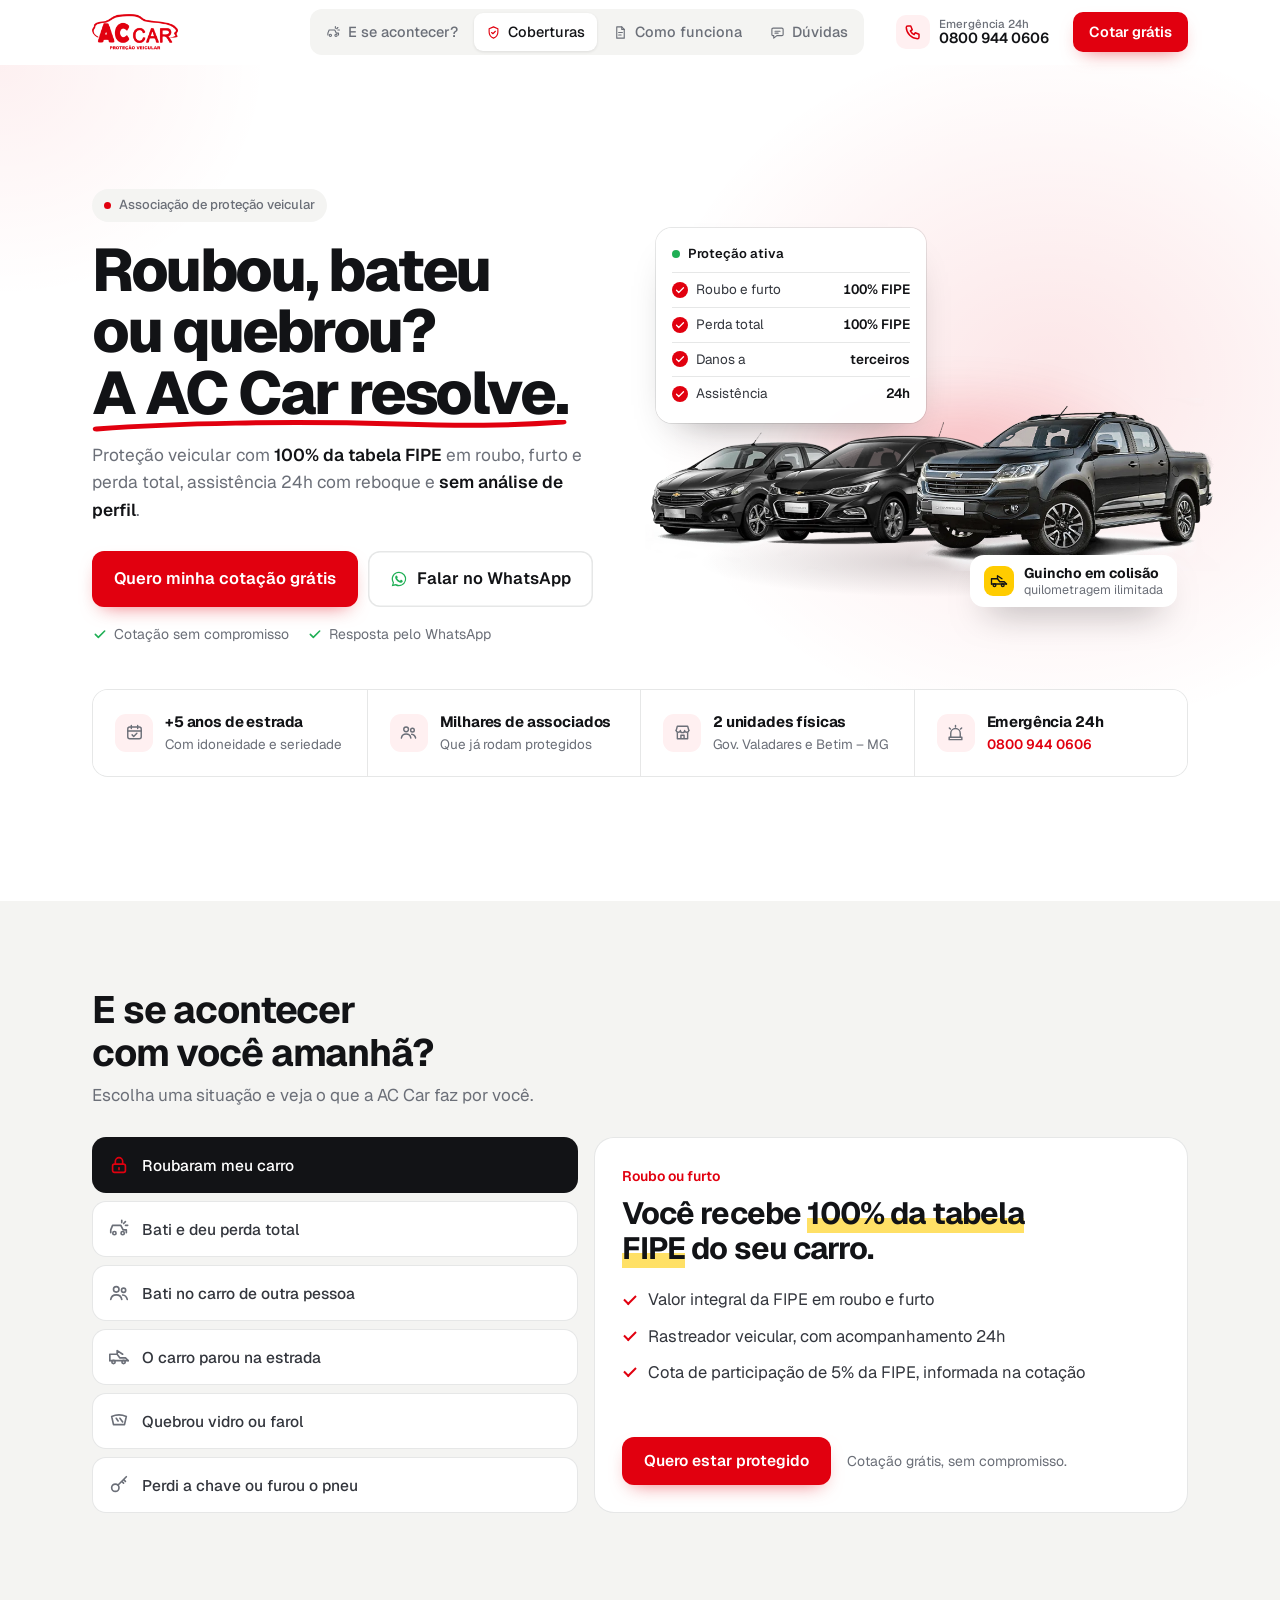
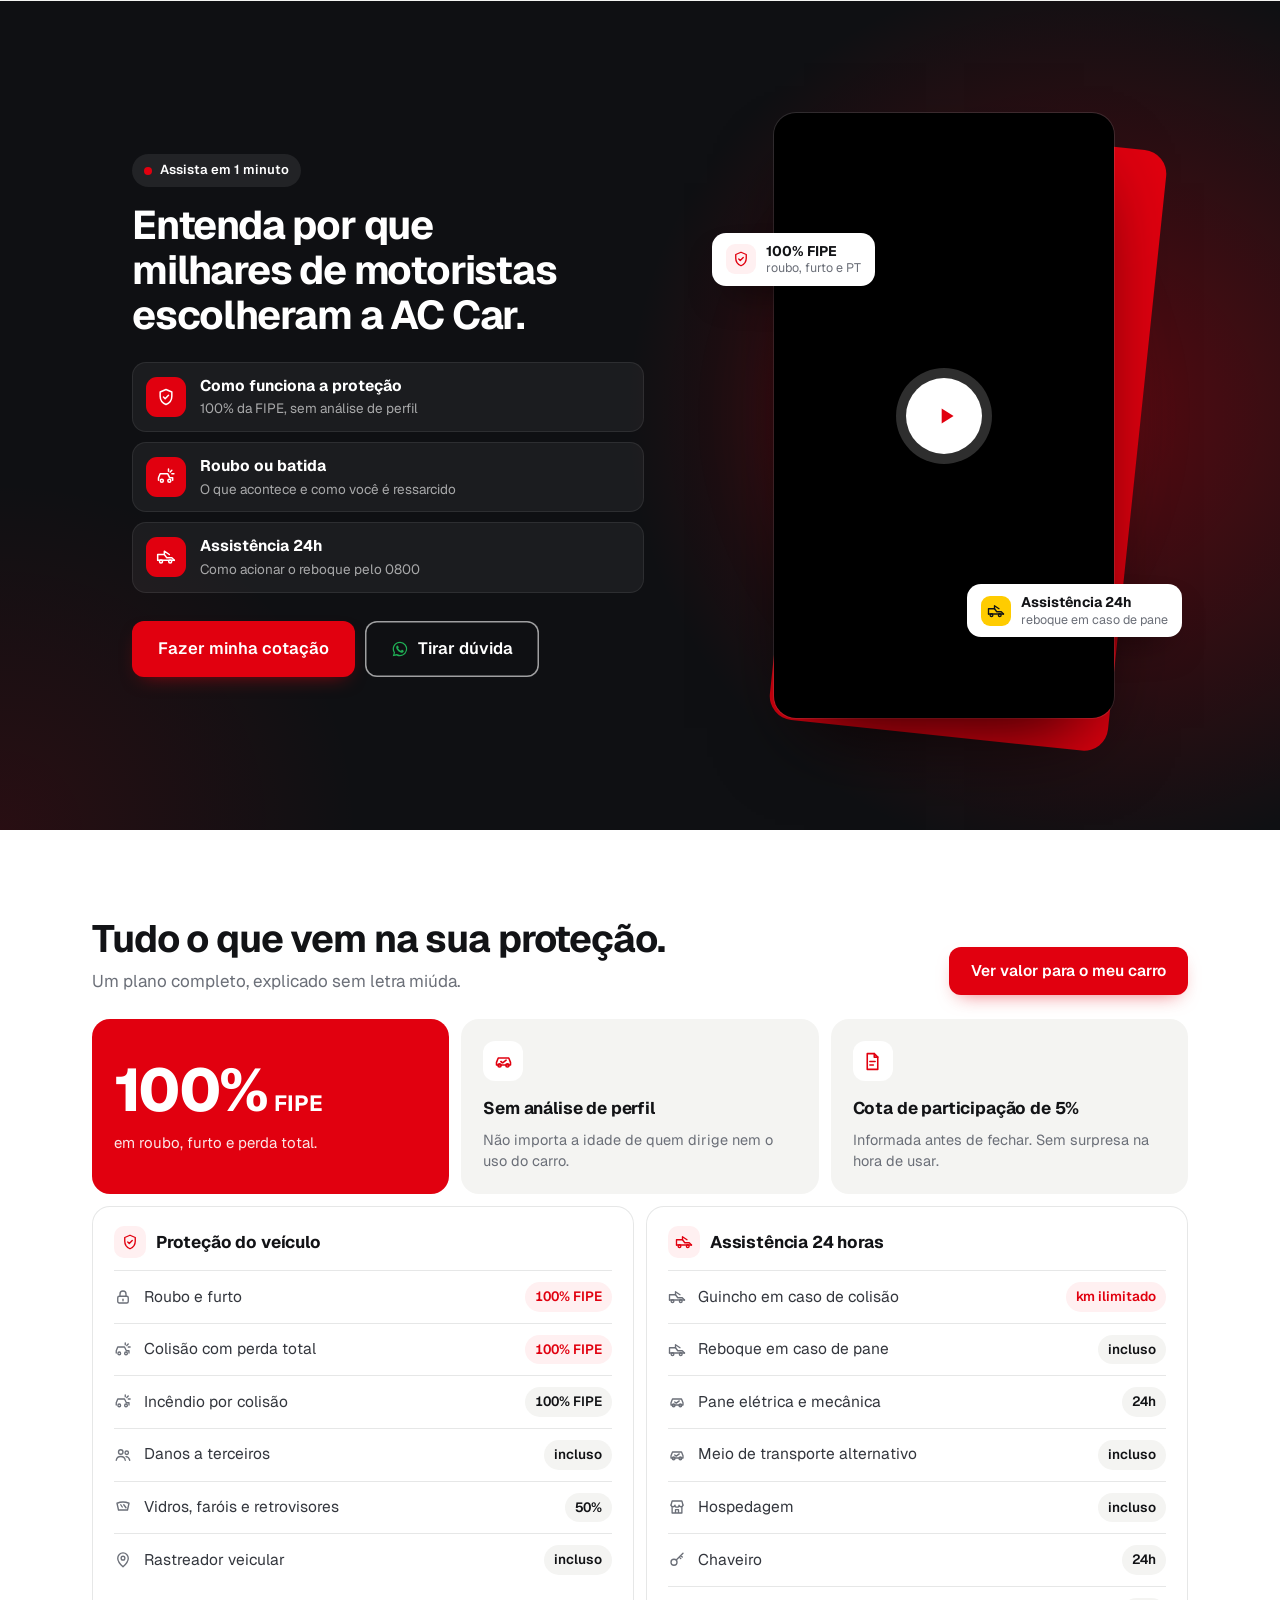
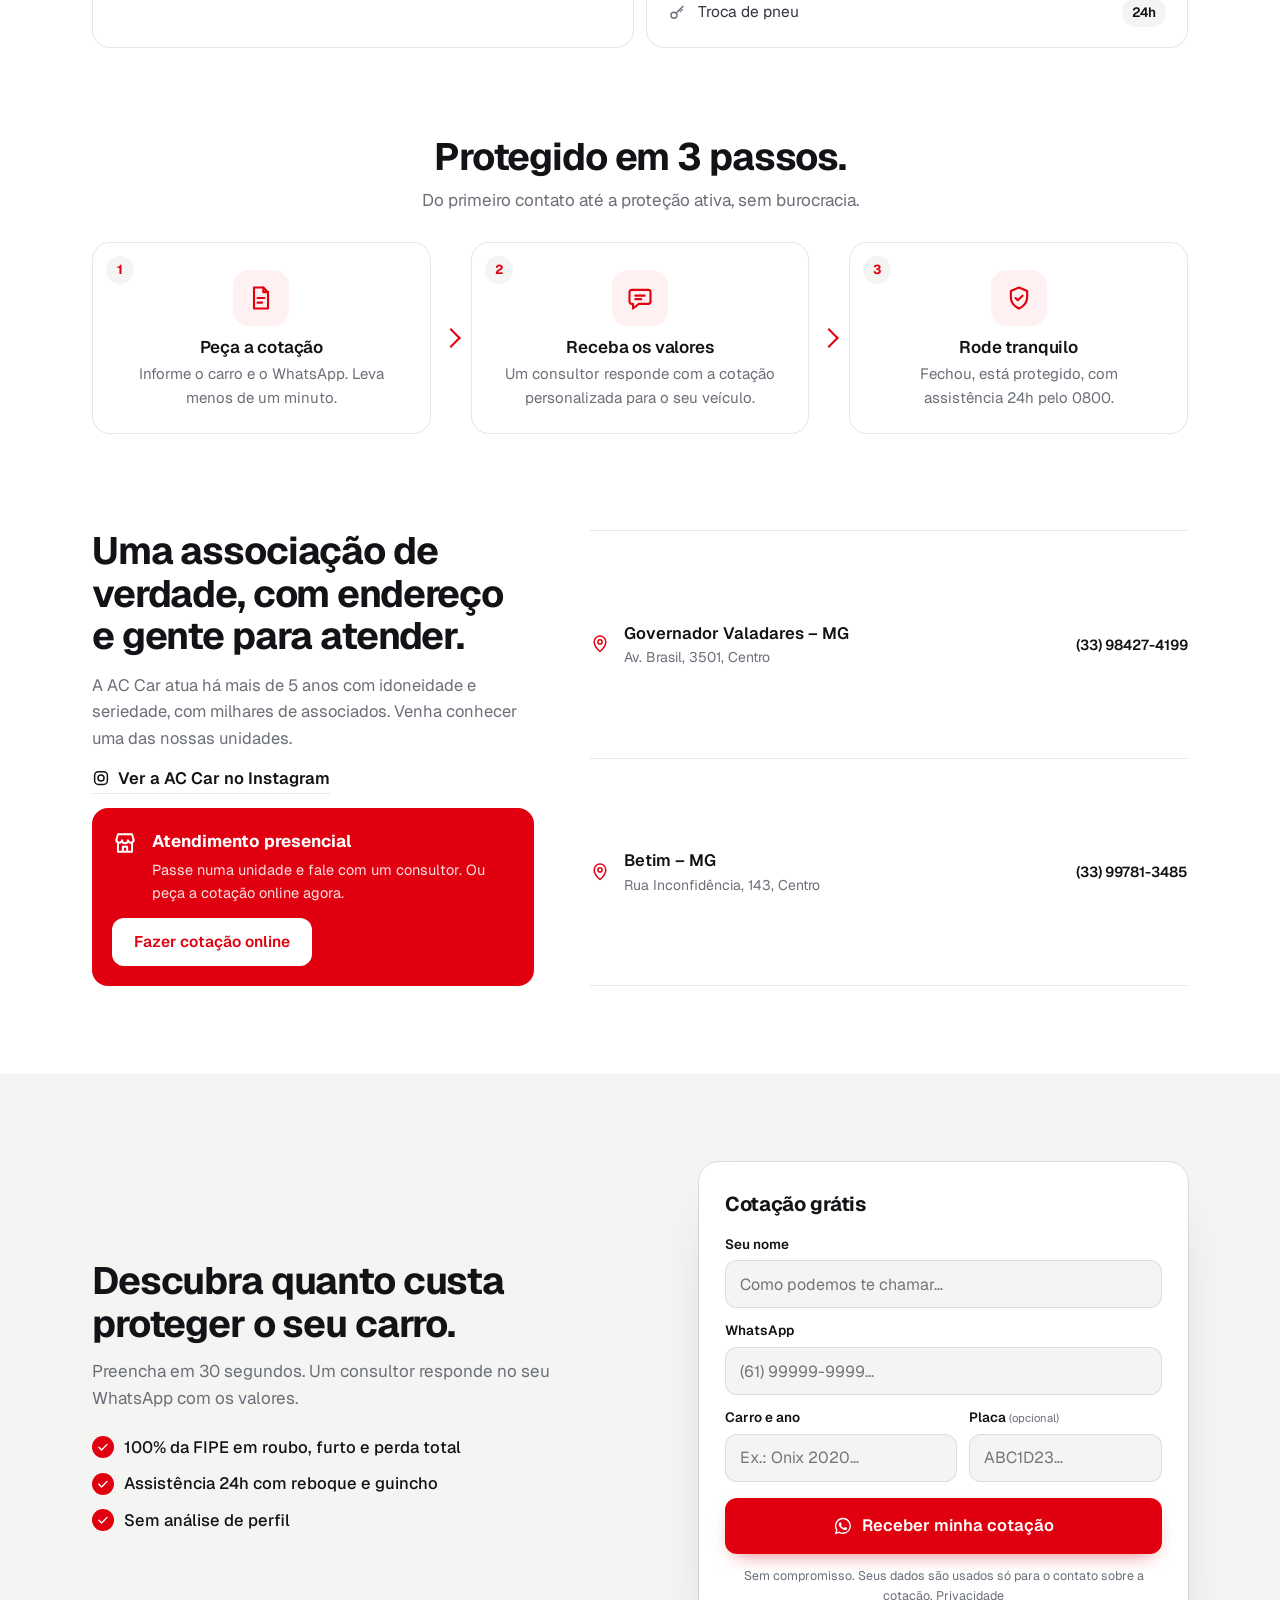
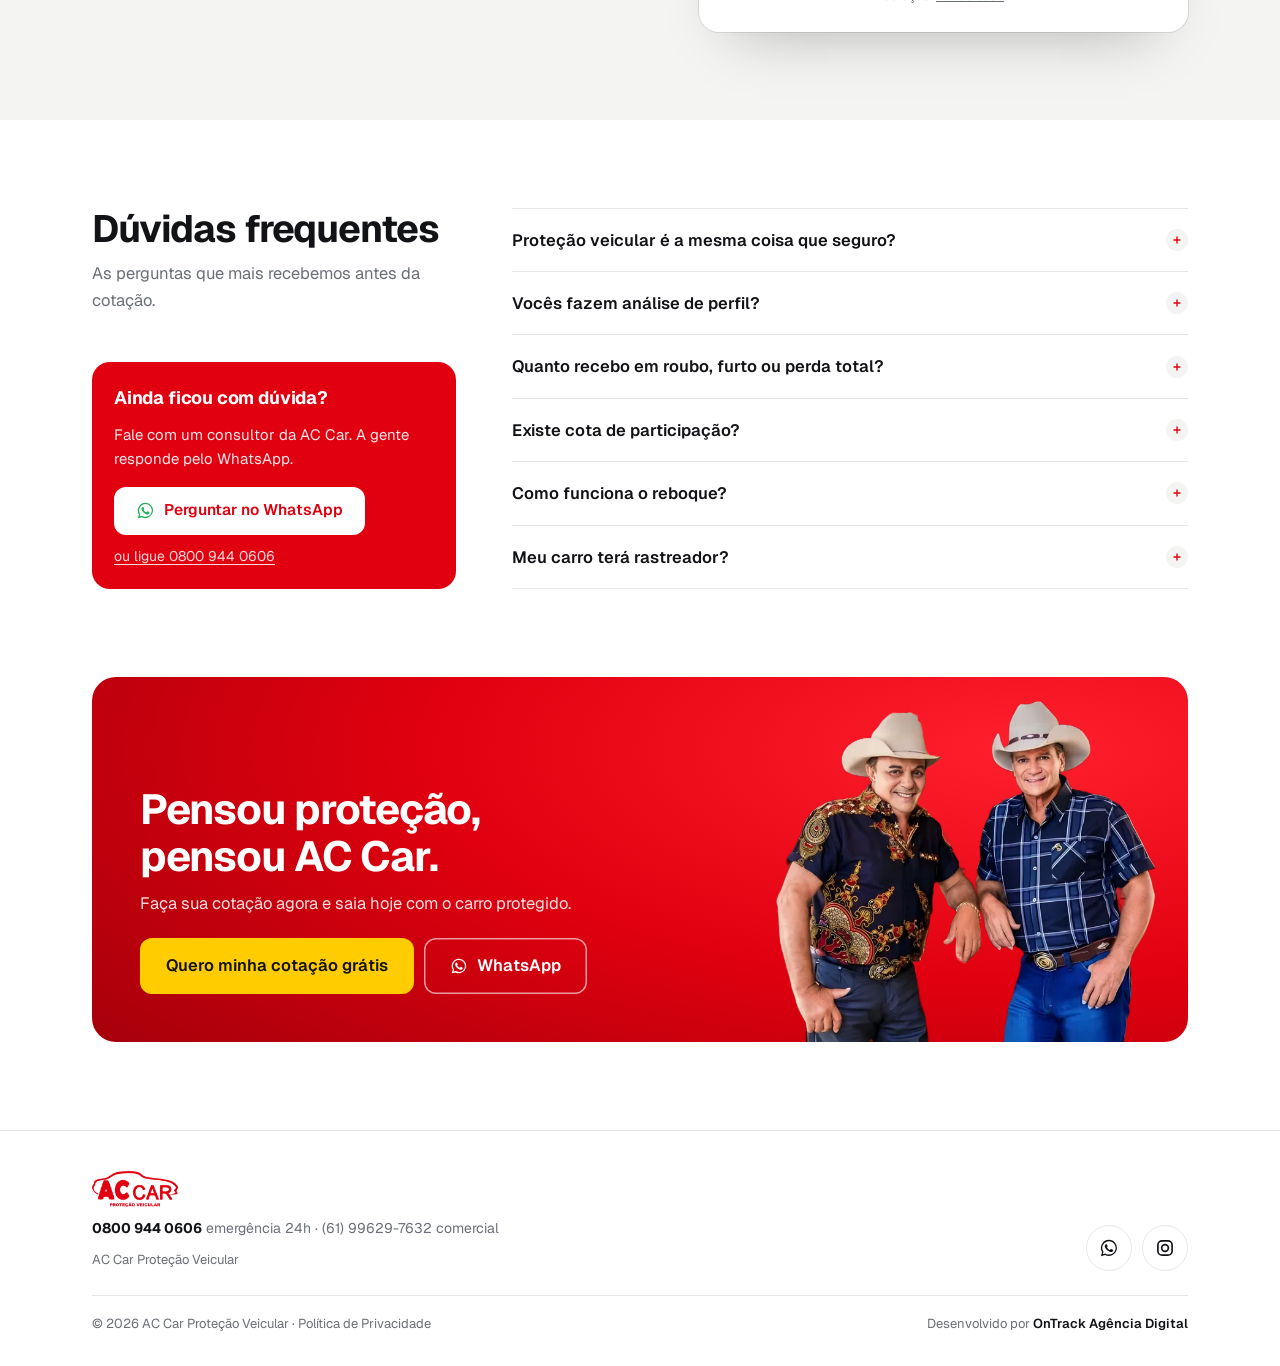
==== commit e4cbc32b: "Coberturas sem limites de km e valor, transporte alternativo, guincho ilimitado em colisão, unidades" ====
--- a/index.html
+++ b/index.html
@@ -4,7 +4,7 @@
 <meta charset="UTF-8">
 <meta name="viewport" content="width=device-width, initial-scale=1.0, viewport-fit=cover">
 <title>AC Car Proteção Veicular — 100% da FIPE, sem análise de perfil</title>
-<meta name="description" content="Proteção veicular com 100% da FIPE em roubo, furto e perda total, assistência 24h com reboque de até 600 km e sem análise de perfil. Cotação grátis pelo WhatsApp.">
+<meta name="description" content="Proteção veicular com 100% da FIPE em roubo, furto e perda total, assistência 24h com reboque e sem análise de perfil. Cotação grátis pelo WhatsApp.">
 <meta name="theme-color" content="#FFFFFF">
 <meta property="og:title" content="AC Car Proteção Veicular">
 <meta property="og:description" content="Roubou, bateu, quebrou? A AC Car resolve. 100% da FIPE, assistência 24h e sem análise de perfil.">
@@ -14,7 +14,7 @@
 <link rel="preconnect" href="https://fonts.googleapis.com">
 <link rel="preconnect" href="https://fonts.gstatic.com" crossorigin>
 <link rel="stylesheet" href="https://fonts.googleapis.com/css2?family=Geist:wght@400;500;600;700;800&display=swap">
-<link rel="stylesheet" href="style.css?v=15">
+<link rel="stylesheet" href="style.css?v=16">
 </head>
 <body>
 
@@ -65,9 +65,9 @@
   <section class="hero">
     <div class="wrap hero-grid">
       <div class="hero-copy">
-        <p class="hero-pill"><span class="dot" aria-hidden="true"></span>Associação de proteção veicular · DF e MG</p>
+        <p class="hero-pill"><span class="dot" aria-hidden="true"></span>Associação de proteção veicular</p>
         <h1>Roubou, bateu ou quebrou? <span class="h1-mark">A AC&nbsp;Car resolve.<svg viewBox="0 0 300 14" preserveAspectRatio="none" aria-hidden="true"><path d="M3 9c50-6 120-8 190-5 40 2 70 2 104-2"/></svg></span></h1>
-        <p class="lead">Proteção veicular com <strong>100% da tabela FIPE</strong> em roubo, furto e perda total, assistência 24h com reboque de até 600&nbsp;km e <strong>sem análise de perfil</strong>.</p>
+        <p class="lead">Proteção veicular com <strong>100% da tabela FIPE</strong> em roubo, furto e perda total, assistência 24h com reboque e <strong>sem análise de perfil</strong>.</p>
         <div class="cta-row">
           <a class="btn btn-red btn-lg" href="#cotacao" data-track="accar_cta_click" data-location="hero">Quero minha cotação grátis</a>
           <a class="btn btn-ghost btn-lg" href="https://wa.me/5561996297632?text=Ol%C3%A1!%20Vim%20pelo%20site%20e%20quero%20uma%20cota%C3%A7%C3%A3o%20de%20prote%C3%A7%C3%A3o%20veicular." target="_blank" rel="noopener" data-track="accar_whatsapp_click" data-location="hero"><svg class="ic ic-wa"><use href="#i-wa"/></svg> Falar no WhatsApp</a>
@@ -87,11 +87,11 @@
           <ul>
             <li><svg class="ic"><use href="#i-check"/></svg>Roubo e furto <b>100% FIPE</b></li>
             <li><svg class="ic"><use href="#i-check"/></svg>Perda total <b>100% FIPE</b></li>
-            <li><svg class="ic"><use href="#i-check"/></svg>Terceiros <b>R$ 30 mil</b></li>
+            <li><svg class="ic"><use href="#i-check"/></svg>Danos a <b>terceiros</b></li>
             <li><svg class="ic"><use href="#i-check"/></svg>Assistência <b>24h</b></li>
           </ul>
         </div>
-        <p class="badge-24" aria-hidden="true"><svg class="ic"><use href="#s-tow"/></svg><span><b>Reboque 24h</b>até 600 km</span></p>
+        <p class="badge-24" aria-hidden="true"><svg class="ic"><use href="#s-tow"/></svg><span><b>Guincho em colisão</b>quilometragem ilimitada</span></p>
       </div>
     </div>
 
@@ -99,7 +99,7 @@
       <ul class="trust" aria-label="Por que confiar na AC Car">
         <li><span class="trust-ic"><svg class="ic"><use href="#i-cal"/></svg></span><div><b>+5 anos de estrada</b><span>Com idoneidade e seriedade</span></div></li>
         <li><span class="trust-ic"><svg class="ic"><use href="#i-users"/></svg></span><div><b>Milhares de associados</b><span>Que já rodam protegidos</span></div></li>
-        <li><span class="trust-ic"><svg class="ic"><use href="#i-store"/></svg></span><div><b>5 unidades físicas</b><span>Brasília e 4 cidades de MG</span></div></li>
+        <li><span class="trust-ic"><svg class="ic"><use href="#i-store"/></svg></span><div><b>2 unidades físicas</b><span>Gov. Valadares e Betim – MG</span></div></li>
         <li><span class="trust-ic"><svg class="ic"><use href="#i-siren"/></svg></span><div><b>Emergência 24h</b><a href="tel:08009440606">0800 944 0606</a></div></li>
       </ul>
     </div>
@@ -127,22 +127,22 @@
           <article class="panel" role="tabpanel" id="p-roubo" aria-labelledby="t-roubo">
             <p class="panel-kicker">Roubo ou furto</p>
             <p class="panel-result">Você recebe <span>100% da tabela FIPE</span> do seu carro.</p>
-            <ul><li>Valor integral da FIPE em roubo e furto</li><li>Rastreador para carros acima de R$ 40 mil, com acompanhamento 24h</li><li>Cota de participação de 5% da FIPE, informada na cotação</li></ul>
+            <ul><li>Valor integral da FIPE em roubo e furto</li><li>Rastreador veicular, com acompanhamento 24h</li><li>Cota de participação de 5% da FIPE, informada na cotação</li></ul>
           </article>
           <article class="panel" role="tabpanel" id="p-pt" aria-labelledby="t-pt" hidden>
             <p class="panel-kicker">Colisão com perda total</p>
             <p class="panel-result">Perda total também é <span>100% da tabela FIPE</span>.</p>
-            <ul><li>Vale para colisão e para incêndio causado por colisão</li><li>Reboque 24h até o destino, se precisar</li><li>Cota de participação de 5% da FIPE, informada na cotação</li></ul>
+            <ul><li>Vale para colisão e para incêndio causado por colisão</li><li>Guincho com quilometragem ilimitada em caso de colisão</li><li>Cota de participação de 5% da FIPE, informada na cotação</li></ul>
           </article>
           <article class="panel" role="tabpanel" id="p-terceiro" aria-labelledby="t-terceiro" hidden>
             <p class="panel-kicker">Danos a terceiros</p>
-            <p class="panel-result">O prejuízo do outro carro fica coberto <span>até R$ 30 mil</span>.</p>
+            <p class="panel-result">O prejuízo do outro carro <span>fica coberto</span>.</p>
             <ul><li>Danos materiais causados a terceiros</li><li>Sem precisar tirar do seu bolso na hora</li><li>Atendimento pela central da AC Car</li></ul>
           </article>
           <article class="panel" role="tabpanel" id="p-pane" aria-labelledby="t-pane" hidden>
             <p class="panel-kicker">Pane na estrada</p>
-            <p class="panel-result">O reboque vai até você, <span>24 horas, até 600 km</span>.</p>
-            <ul><li>300 km de ida e 300 km de volta, um acionamento ilimitado por ano</li><li>Pane elétrica e mecânica, com remoção no local</li><li>Táxi até 100 km e hospedagem quando precisar</li></ul>
+            <p class="panel-result">O reboque vai até você, <span>24 horas por dia</span>.</p>
+            <ul><li>Reboque em caso de pane elétrica ou mecânica</li><li>Remoção do veículo no local</li><li>Meio de transporte alternativo e hospedagem quando precisar</li></ul>
           </article>
           <article class="panel" role="tabpanel" id="p-vidro" aria-labelledby="t-vidro" hidden>
             <p class="panel-kicker">Vidros e lanternas</p>
@@ -189,7 +189,7 @@
           </button>
         </div>
         <p class="chip-float chip-a" aria-hidden="true"><svg class="ic"><use href="#i-shield"/></svg><span><b>100% FIPE</b>roubo, furto e PT</span></p>
-        <p class="chip-float chip-b" aria-hidden="true"><svg class="ic"><use href="#s-tow"/></svg><span><b>Reboque 24h</b>até 600 km</span></p>
+        <p class="chip-float chip-b" aria-hidden="true"><svg class="ic"><use href="#s-tow"/></svg><span><b>Assistência 24h</b>reboque em caso de pane</span></p>
       </div>
     </div>
   </section>
@@ -229,17 +229,18 @@
             <li><svg class="ic" aria-hidden="true"><use href="#s-theft"/></svg><span>Roubo e furto</span><b class="hot">100% FIPE</b></li>
             <li><svg class="ic" aria-hidden="true"><use href="#s-crash"/></svg><span>Colisão com perda total</span><b class="hot">100% FIPE</b></li>
             <li><svg class="ic" aria-hidden="true"><use href="#s-crash"/></svg><span>Incêndio por colisão</span><b>100% FIPE</b></li>
-            <li><svg class="ic" aria-hidden="true"><use href="#i-users"/></svg><span>Danos a terceiros</span><b>até R$ 30 mil</b></li>
+            <li><svg class="ic" aria-hidden="true"><use href="#i-users"/></svg><span>Danos a terceiros</span><b>incluso</b></li>
             <li><svg class="ic" aria-hidden="true"><use href="#s-glass"/></svg><span>Vidros, faróis e retrovisores</span><b>50%</b></li>
-            <li><svg class="ic" aria-hidden="true"><use href="#i-pin"/></svg><span>Rastreador (acima de R$ 40 mil)</span><b>incluso</b></li>
+            <li><svg class="ic" aria-hidden="true"><use href="#i-pin"/></svg><span>Rastreador veicular</span><b>incluso</b></li>
           </ul>
         </div>
         <div class="panel-box">
           <p class="panel-title"><span class="panel-ic"><svg class="ic"><use href="#s-tow"/></svg></span>Assistência 24 horas</p>
           <ul class="items">
-            <li><svg class="ic" aria-hidden="true"><use href="#s-tow"/></svg><span>Reboque</span><b class="hot">até 600 km</b></li>
+            <li><svg class="ic" aria-hidden="true"><use href="#s-tow"/></svg><span>Guincho em caso de colisão</span><b class="hot">km ilimitado</b></li>
+            <li><svg class="ic" aria-hidden="true"><use href="#s-tow"/></svg><span>Reboque em caso de pane</span><b>incluso</b></li>
             <li><svg class="ic" aria-hidden="true"><use href="#i-car"/></svg><span>Pane elétrica e mecânica</span><b>24h</b></li>
-            <li><svg class="ic" aria-hidden="true"><use href="#i-car"/></svg><span>Táxi</span><b>até 100 km</b></li>
+            <li><svg class="ic" aria-hidden="true"><use href="#i-car"/></svg><span>Meio de transporte alternativo</span><b>incluso</b></li>
             <li><svg class="ic" aria-hidden="true"><use href="#i-store"/></svg><span>Hospedagem</span><b>incluso</b></li>
             <li><svg class="ic" aria-hidden="true"><use href="#s-key"/></svg><span>Chaveiro</span><b>24h</b></li>
             <li><svg class="ic" aria-hidden="true"><use href="#s-key"/></svg><span>Troca de pneu</span><b>24h</b></li>
@@ -275,11 +276,8 @@
         </div>
       </div>
       <ul class="units" aria-label="Unidades">
-        <li><svg class="ic"><use href="#i-pin"/></svg><div><b>Brasília – DF</b><span>SCIA Q 15 Conj. 03 Lote 2 Loja 5, Guará I</span></div><a href="tel:+5561994156262">(61) 99415-6262</a></li>
         <li><svg class="ic"><use href="#i-pin"/></svg><div><b>Governador Valadares – MG</b><span>Av. Brasil, 3501, Centro</span></div><a href="tel:+5533984274199">(33) 98427-4199</a></li>
         <li><svg class="ic"><use href="#i-pin"/></svg><div><b>Betim – MG</b><span>Rua Inconfidência, 143, Centro</span></div><a href="tel:+5533997813485">(33) 99781-3485</a></li>
-        <li><svg class="ic"><use href="#i-pin"/></svg><div><b>Contagem – MG</b><span>R. Dep. Lourenço F. de Andrade, 37, Industrial</span></div><a href="tel:+5531972023630">(31) 97202-3630</a></li>
-        <li><svg class="ic"><use href="#i-pin"/></svg><div><b>Ipatinga – MG</b><span>Av. Juscelino Kubitschek, 1150, Jd. Panorama</span></div><a href="tel:+5531993637625">(31) 99363-7625</a></li>
       </ul>
     </div>
     <!-- TODO: depoimentos reais de associados. Para exibir, preencha e remova o atributo hidden. -->
@@ -300,7 +298,7 @@
         <p>Preencha em 30 segundos. Um consultor responde no seu WhatsApp com os valores.</p>
         <ul class="quote-points">
           <li><svg class="ic"><use href="#i-check"/></svg>100% da FIPE em roubo, furto e perda total</li>
-          <li><svg class="ic"><use href="#i-check"/></svg>Assistência 24h com reboque de até 600 km</li>
+          <li><svg class="ic"><use href="#i-check"/></svg>Assistência 24h com reboque e guincho</li>
           <li><svg class="ic"><use href="#i-check"/></svg>Sem análise de perfil</li>
         </ul>
       </div>
@@ -329,7 +327,7 @@
           <p class="help-title">Ainda ficou com dúvida?</p>
           <p>Fale com um consultor da AC Car. A gente responde pelo WhatsApp.</p>
           <a class="btn btn-white-red" href="https://wa.me/5561996297632?text=Ol%C3%A1!%20Tenho%20uma%20d%C3%BAvida%20sobre%20a%20prote%C3%A7%C3%A3o%20veicular." target="_blank" rel="noopener" data-track="accar_whatsapp_click" data-location="faq"><svg class="ic"><use href="#i-wa"/></svg> Perguntar no WhatsApp</a>
-          <a class="help-tel" href="tel:+556120991154">ou ligue (61) 2099-1154</a>
+          <a class="help-tel" href="tel:08009440606">ou ligue 0800 944 0606</a>
         </div>
       </div>
       <div class="faq-list">
@@ -337,8 +335,8 @@
         <details><summary>Vocês fazem análise de perfil?</summary><p>Não. Não há análise de perfil do condutor nem da finalidade de uso do veículo.</p></details>
         <details><summary>Quanto recebo em roubo, furto ou perda total?</summary><p>100% da tabela FIPE do veículo, inclusive em incêndio causado por colisão.</p></details>
         <details><summary>Existe cota de participação?</summary><p>Sim, de 5% da FIPE. O consultor informa o valor exato na sua cotação.</p></details>
-        <details><summary>Como funciona o reboque?</summary><p>Até 600 km por acionamento (300 km de ida e 300 km de volta), com um acionamento ilimitado por ano.</p></details>
-        <details><summary>Meu carro terá rastreador?</summary><p>Veículos acima de R$ 40.000 recebem rastreador, com link e acesso 24h para o associado acompanhar.</p></details>
+        <details><summary>Como funciona o reboque?</summary><p>Em caso de colisão, o guincho tem quilometragem ilimitada. Em caso de pane, o reboque também está incluso, 24 horas por dia.</p></details>
+        <details><summary>Meu carro terá rastreador?</summary><p>Sim. O rastreador veicular faz parte da proteção, com link e acesso 24h para o associado acompanhar.</p></details>
       </div>
     </div>
   </section>
@@ -365,8 +363,8 @@
   <div class="wrap rod-top">
     <div class="rod-brand">
       <span class="logo-mark" aria-hidden="true"></span>
-      <p><a href="tel:08009440606"><b>0800 944 0606</b></a> emergência 24h · <a href="tel:+556120991154">(61) 2099-1154</a> · <a href="https://wa.me/5561996297632" target="_blank" rel="noopener">(61) 99629-7632</a> comercial</p>
-      <p class="footer-small">AC Car Proteção Veicular · SCIA Q 15 Conjunto 03 Lote 2 Loja 5, Guará I, Brasília – DF<!-- TODO: incluir ' · CNPJ 00.000.000/0000-00' com o CNPJ real da associação --></p>
+      <p><a href="tel:08009440606"><b>0800 944 0606</b></a> emergência 24h · <a href="https://wa.me/5561996297632" target="_blank" rel="noopener">(61) 99629-7632</a> comercial</p>
+      <p class="footer-small">AC Car Proteção Veicular<!-- TODO: incluir ' · CNPJ 00.000.000/0000-00' com o CNPJ real da associação --></p>
     </div>
     <div class="rod-soc">
       <a href="https://wa.me/5561996297632" target="_blank" rel="noopener" aria-label="WhatsApp" data-track="accar_whatsapp_click" data-location="footer"><svg><use href="#i-wa"/></svg></a>
